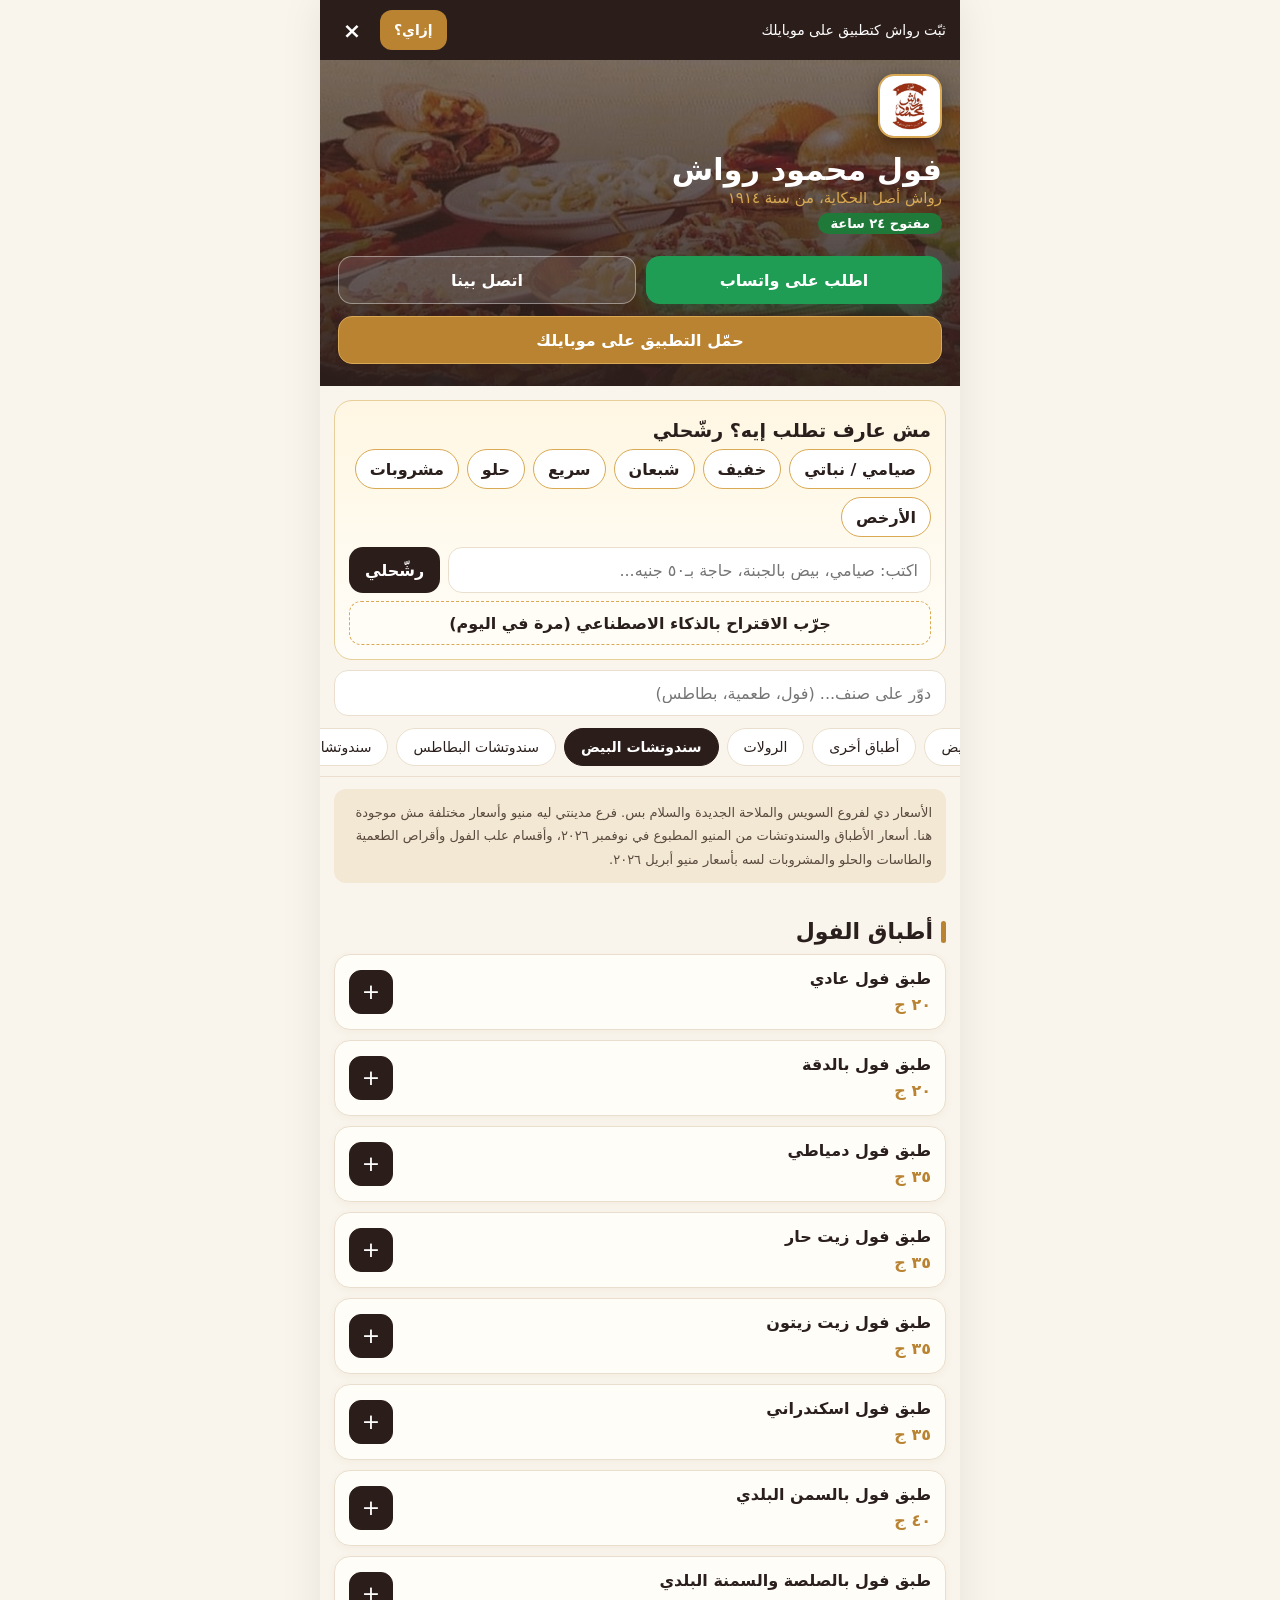
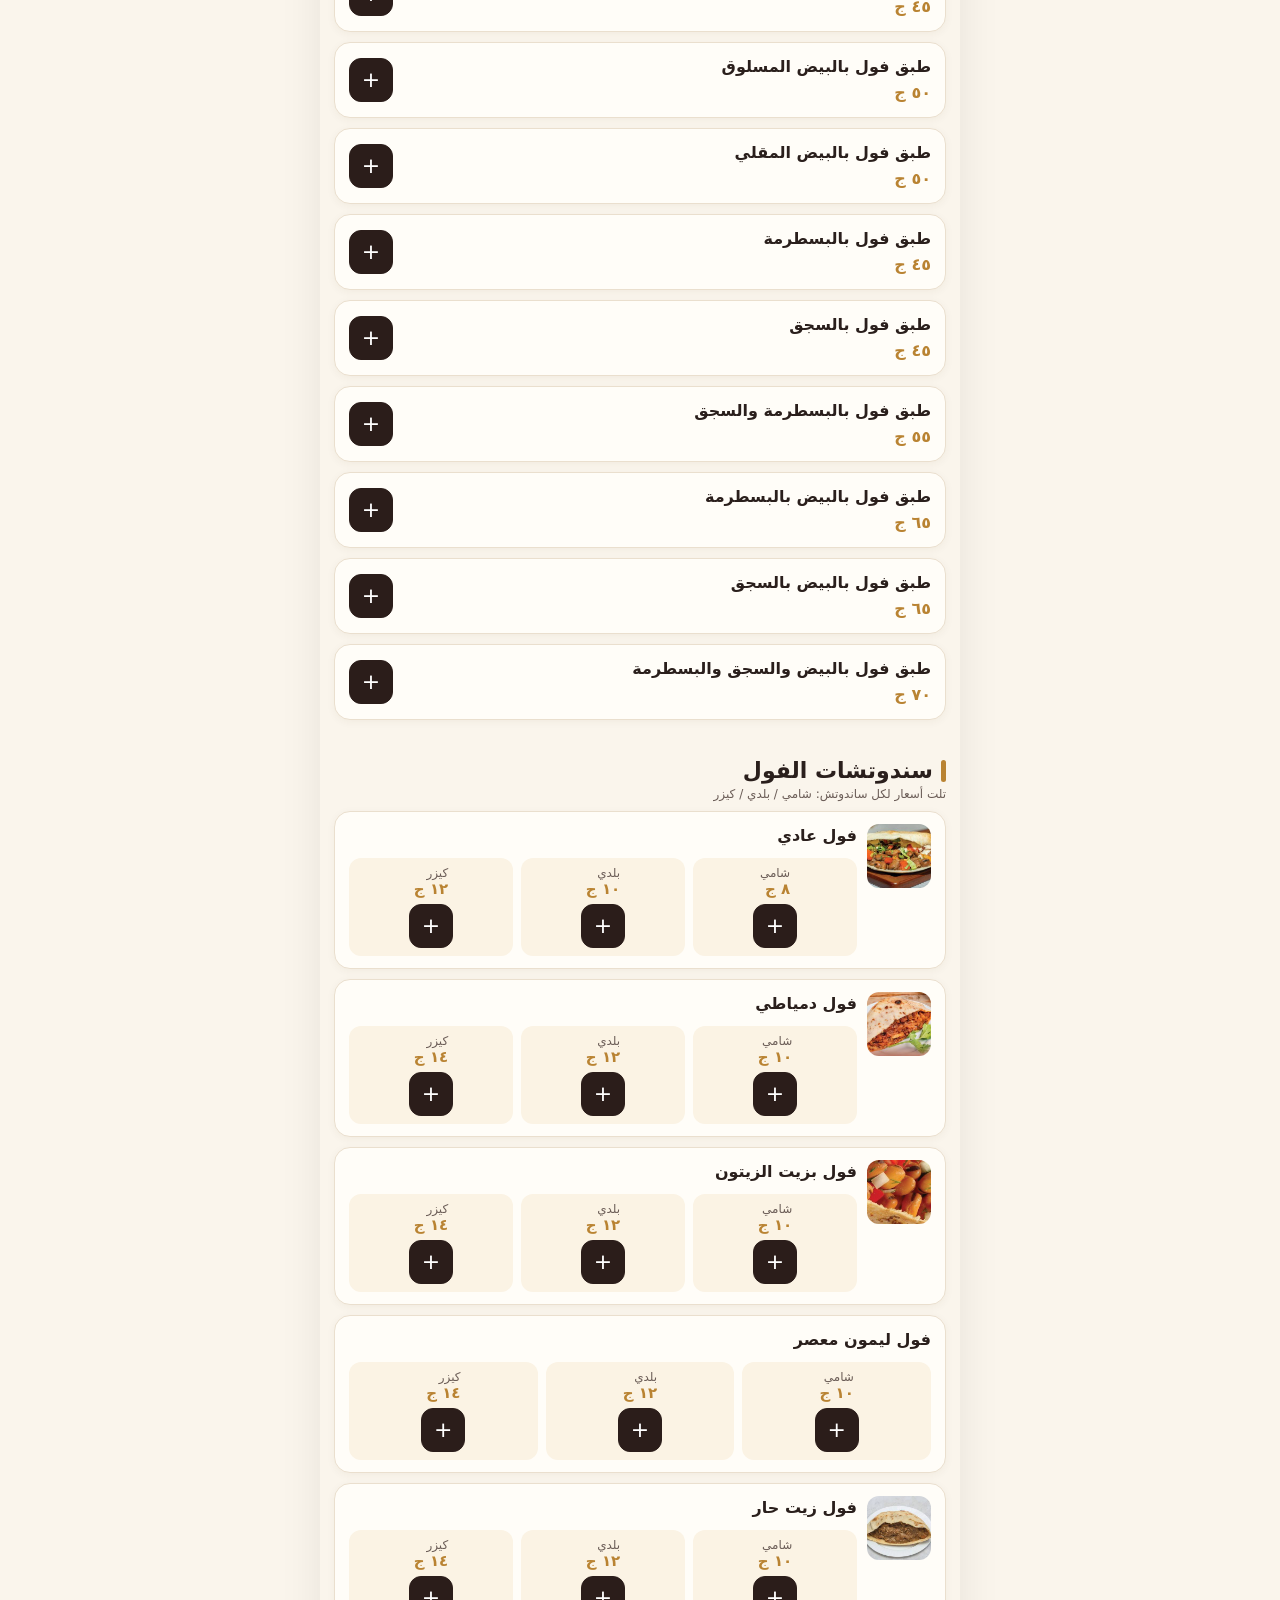
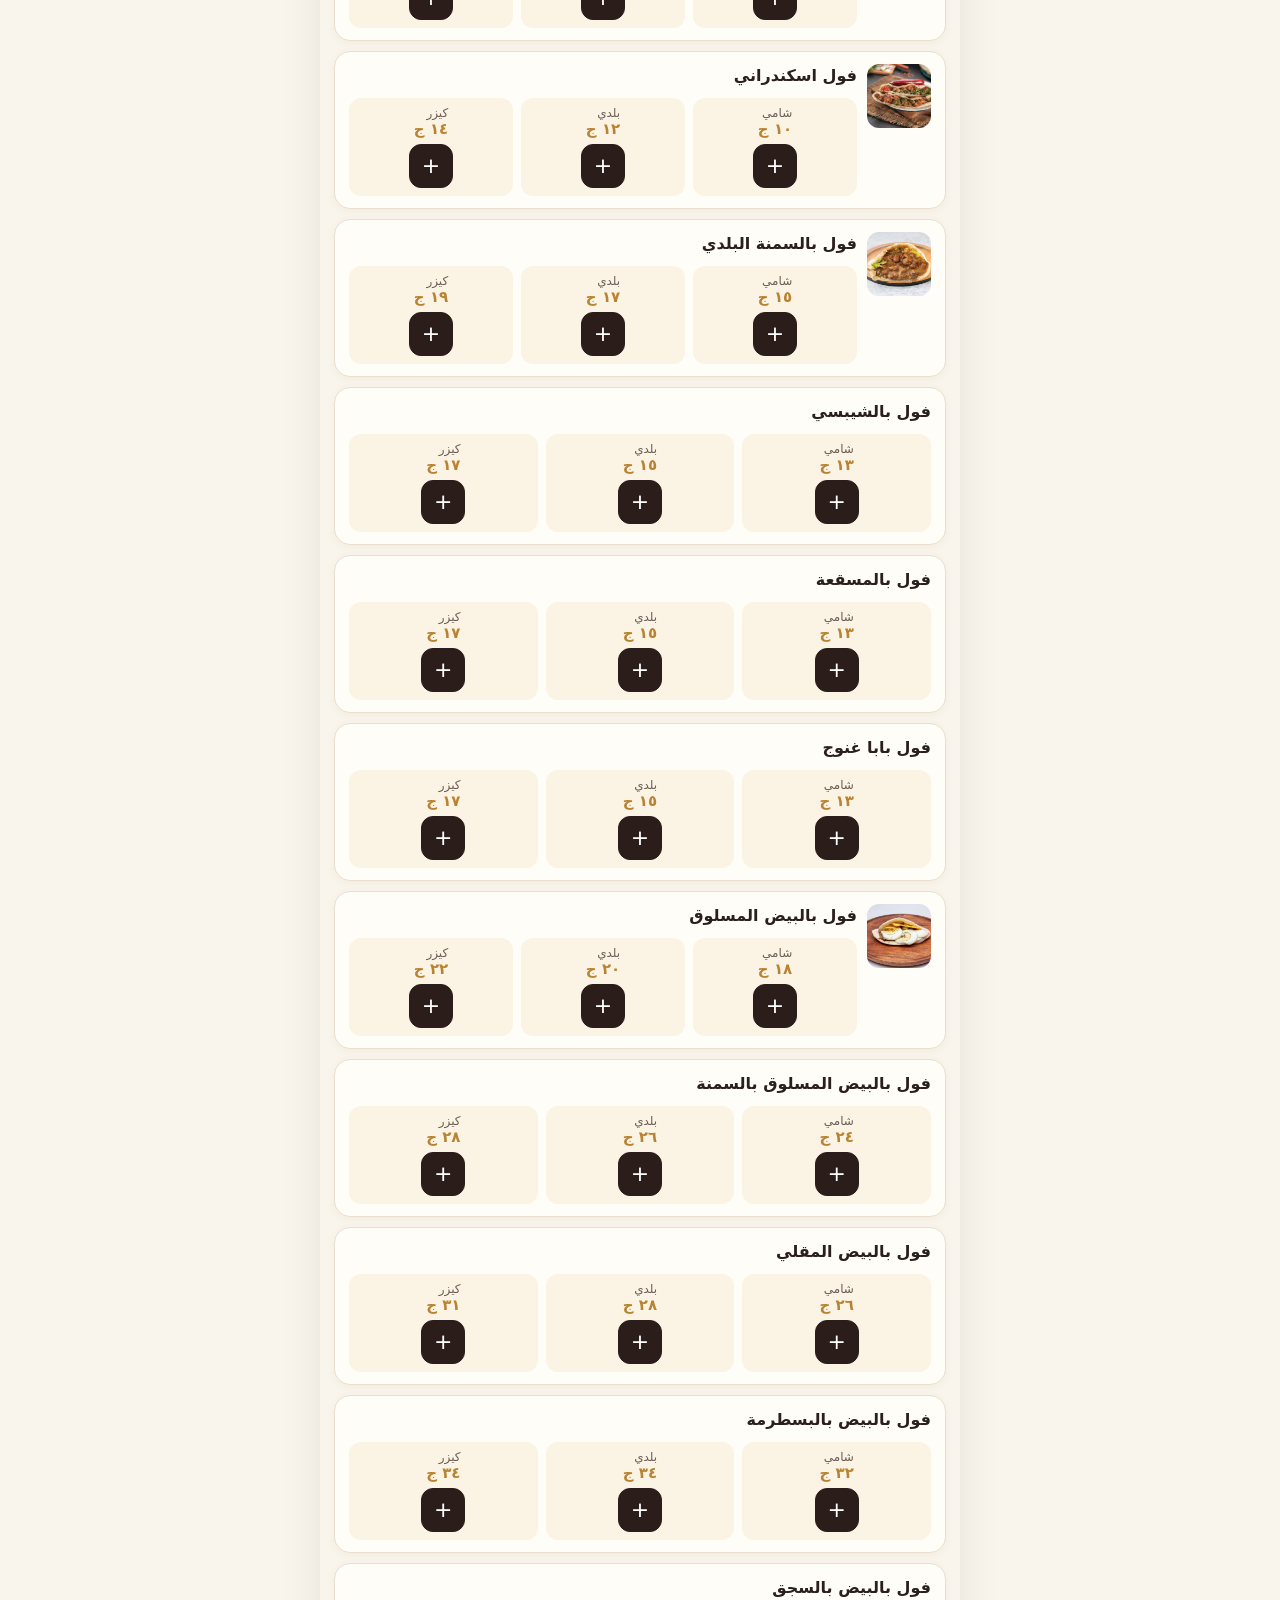
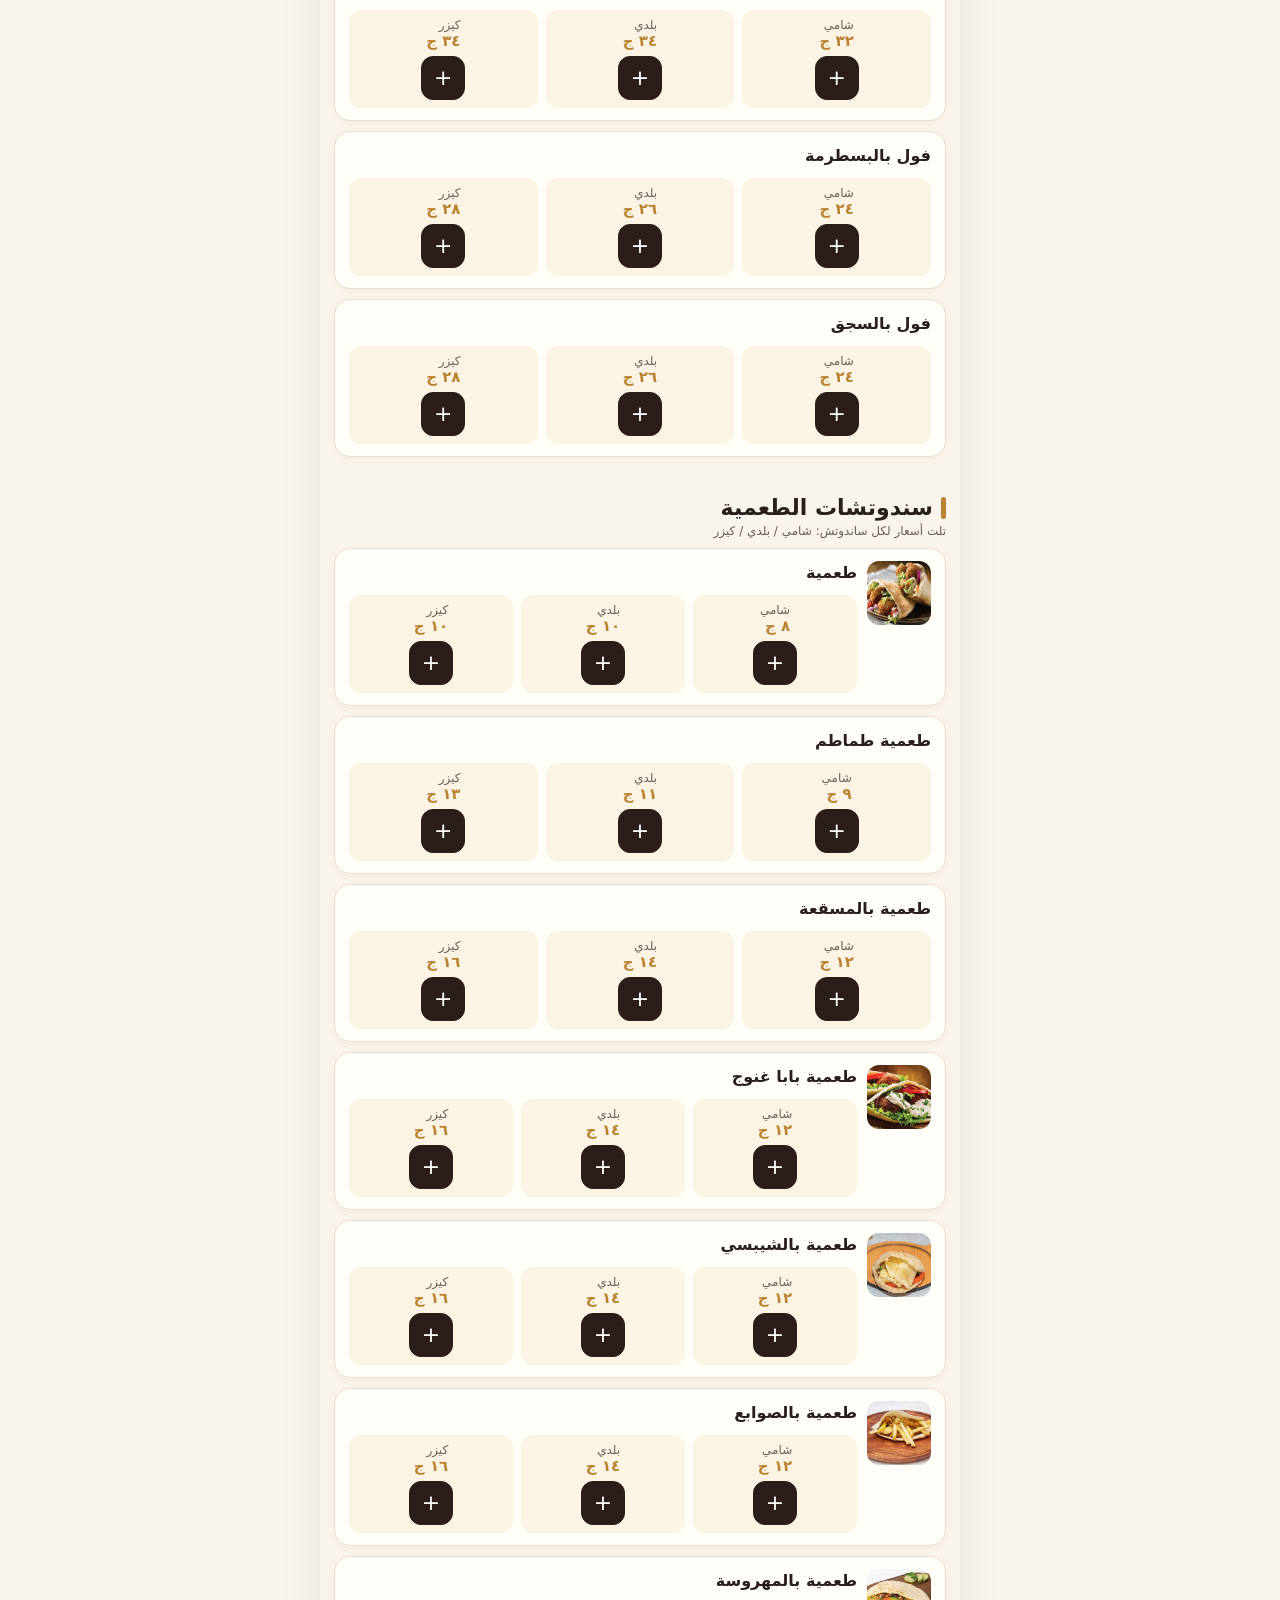
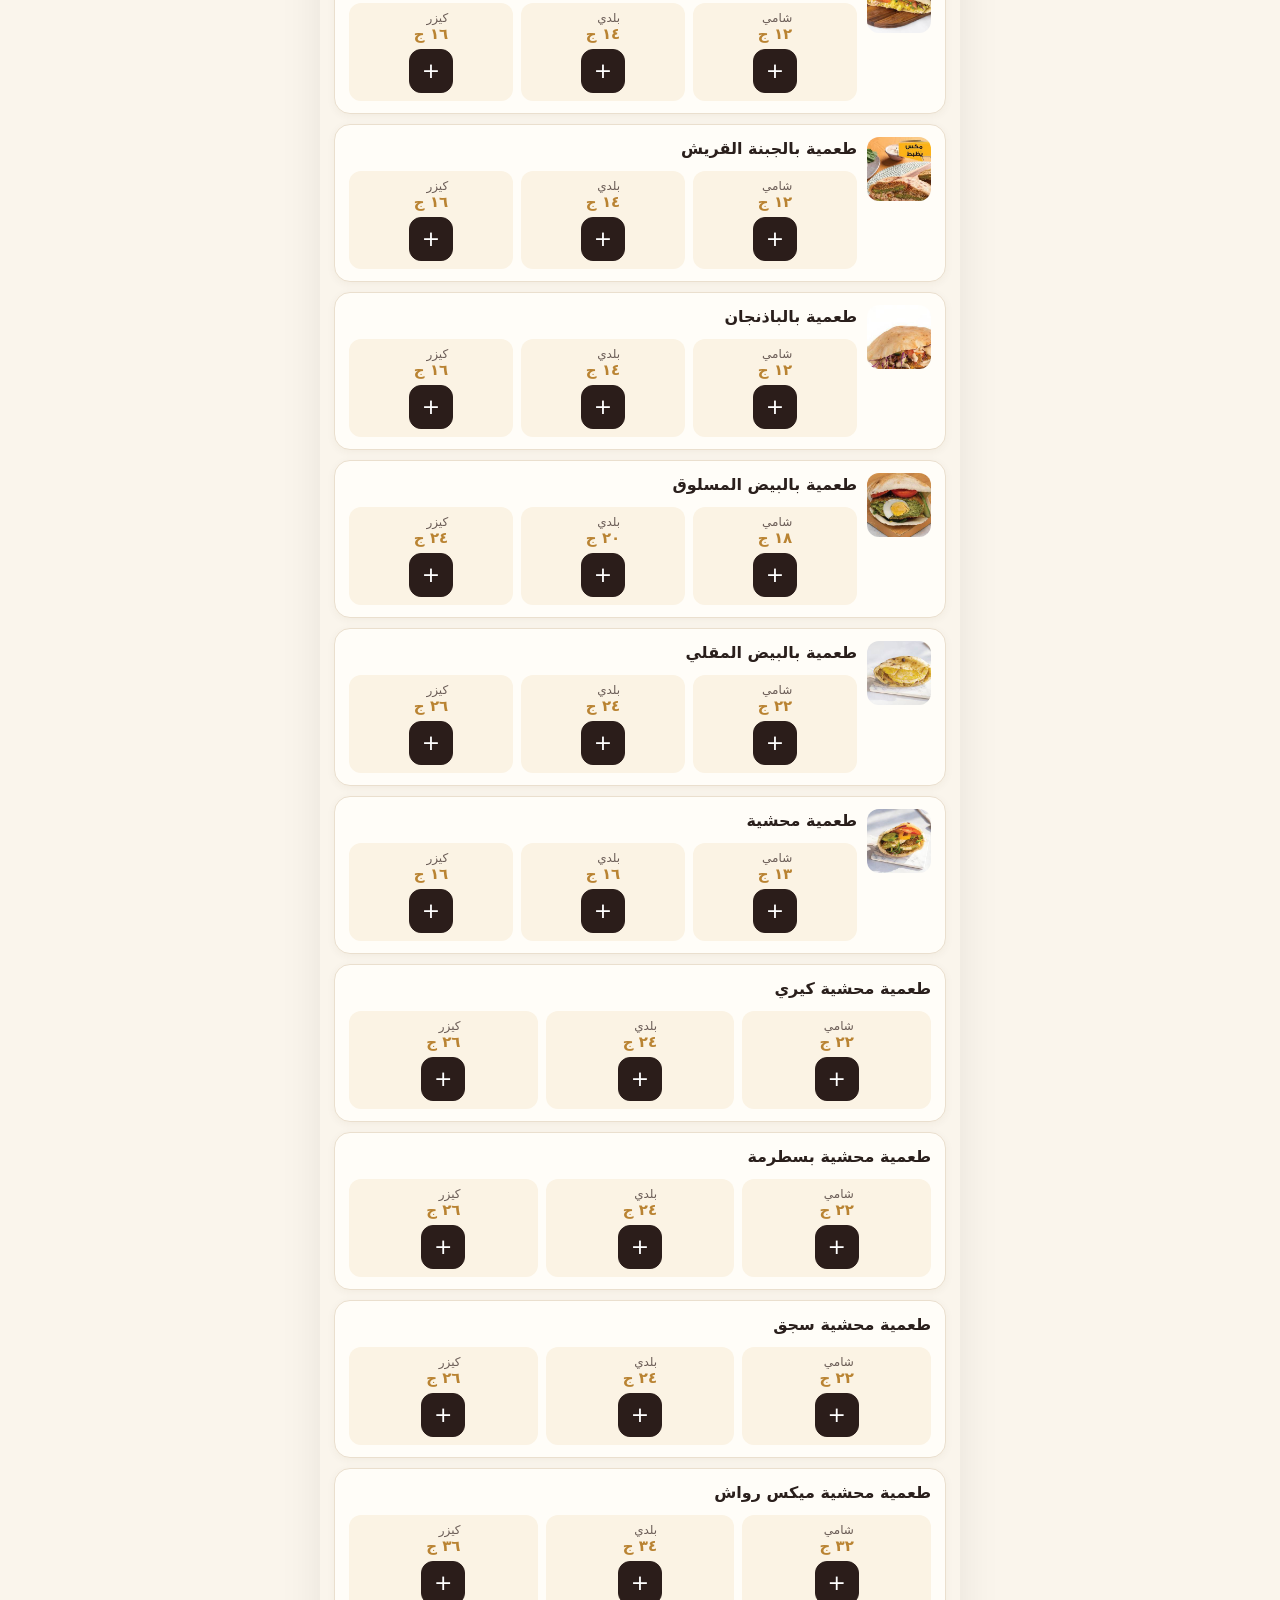
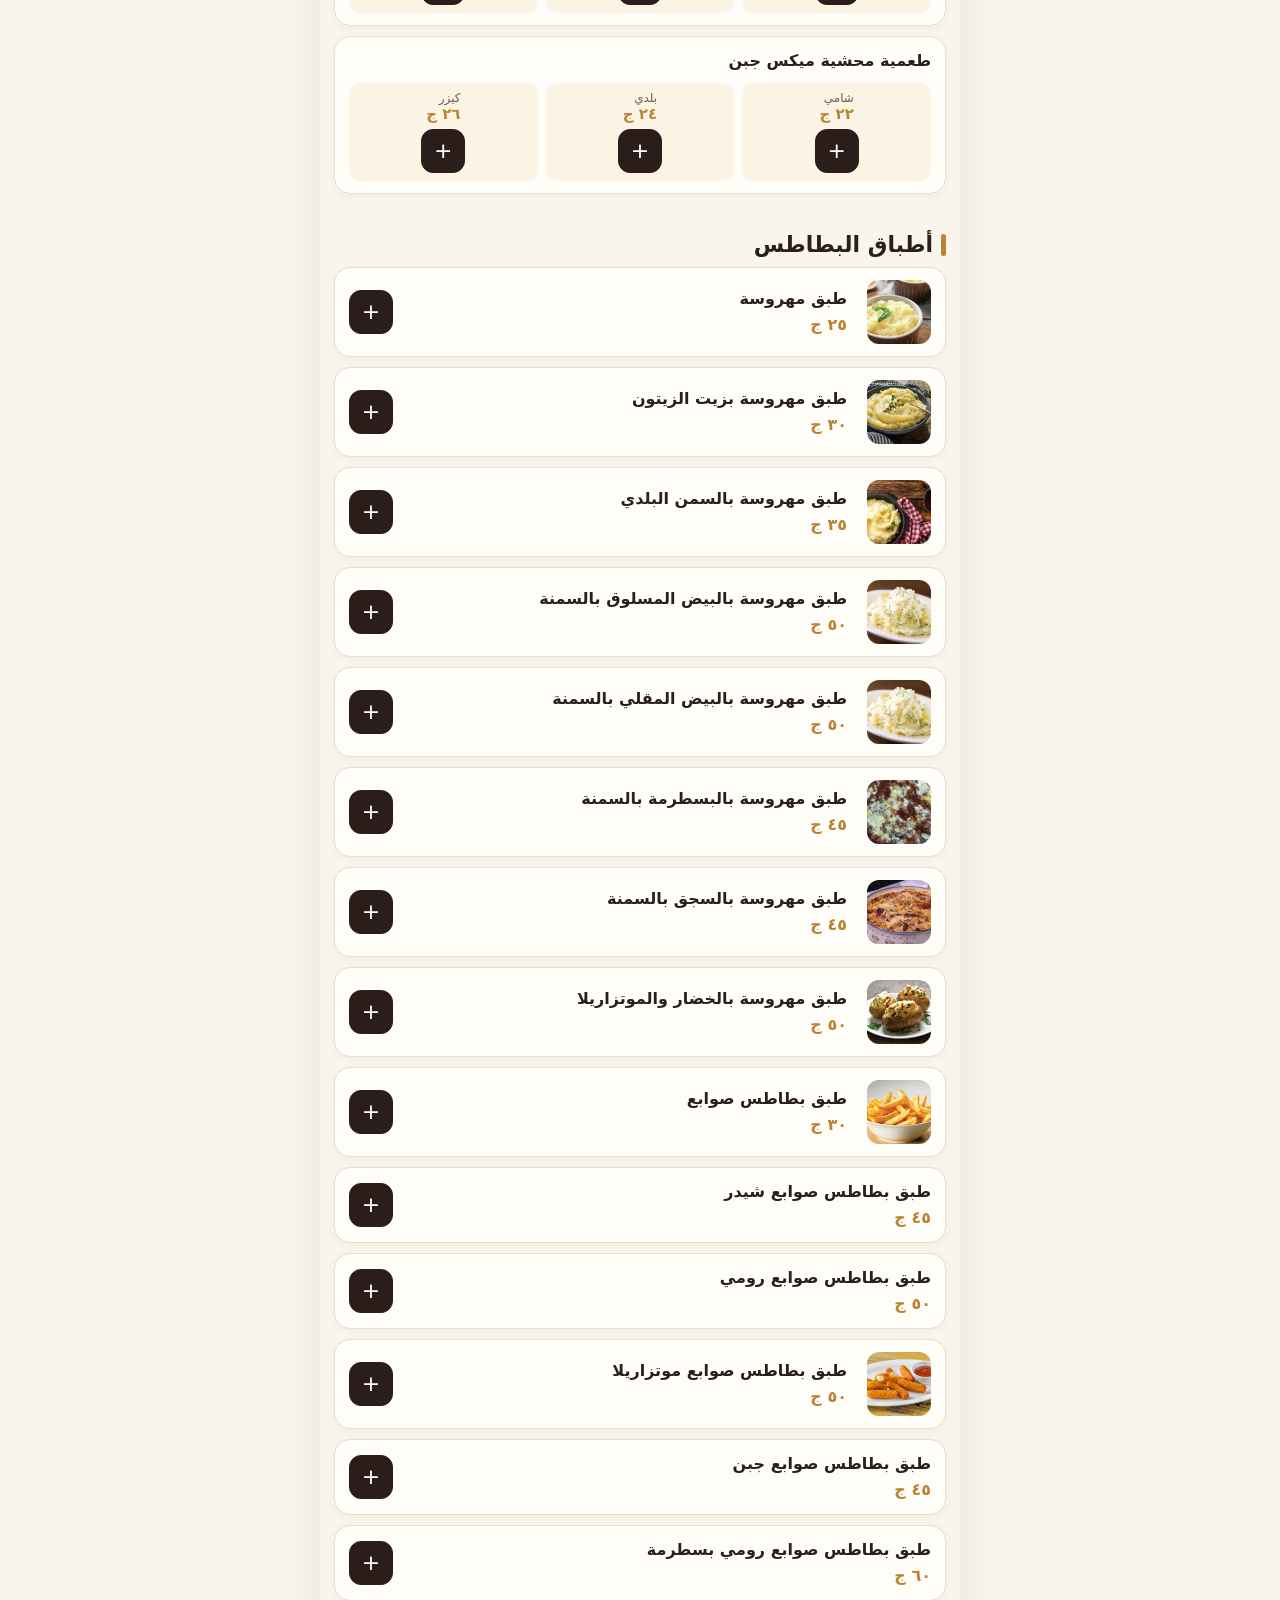
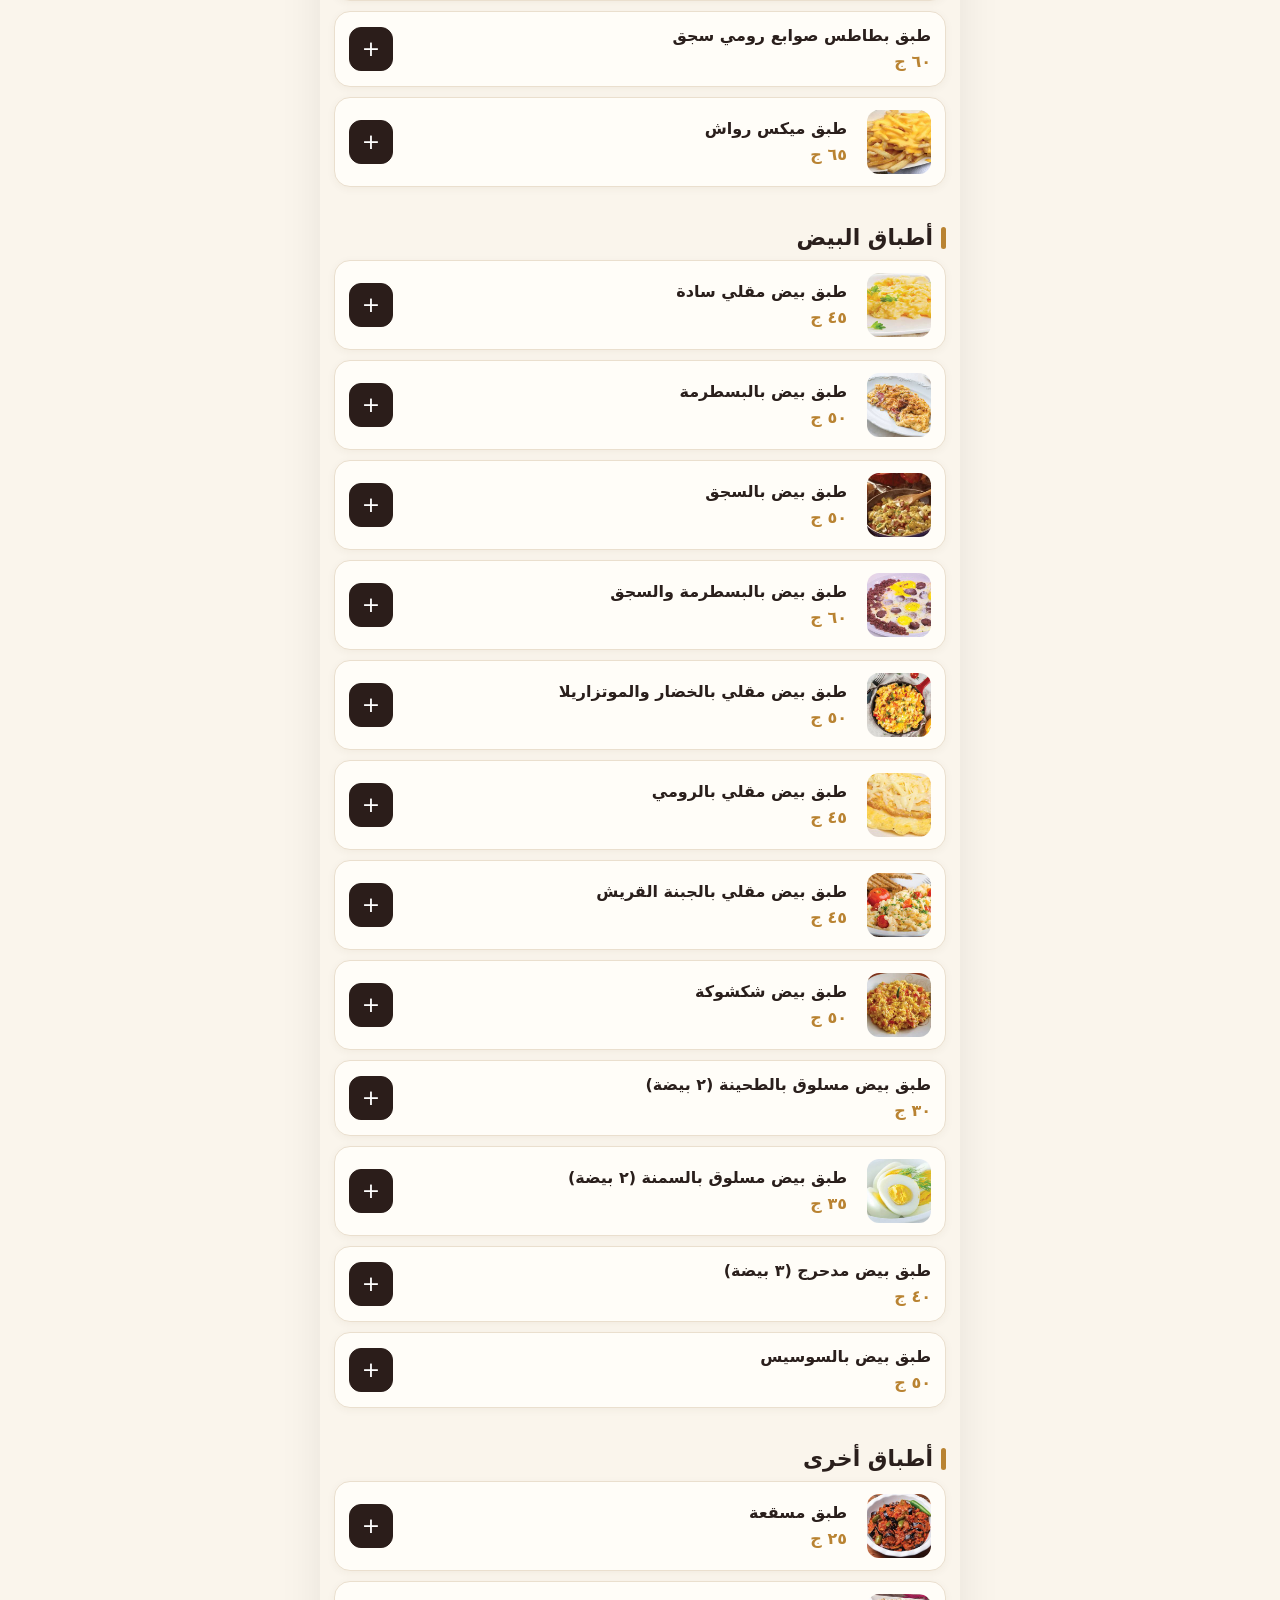
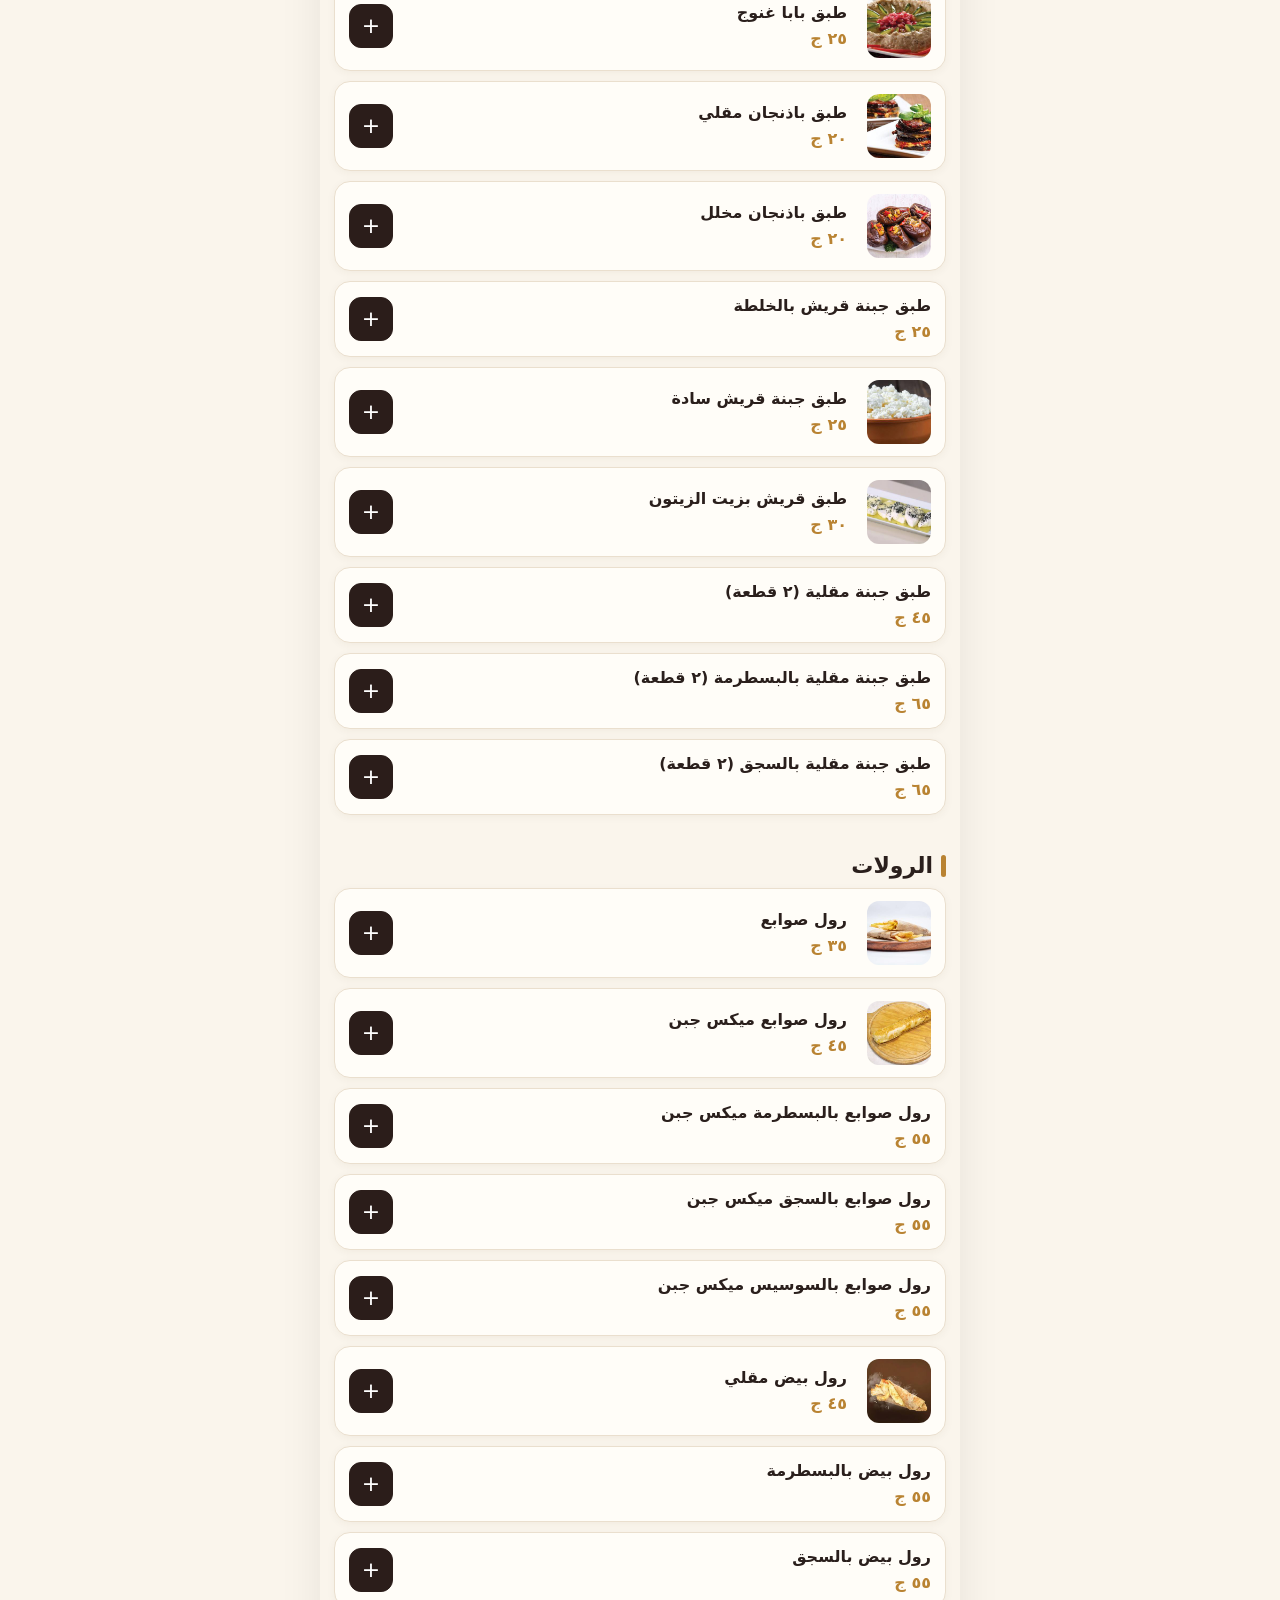
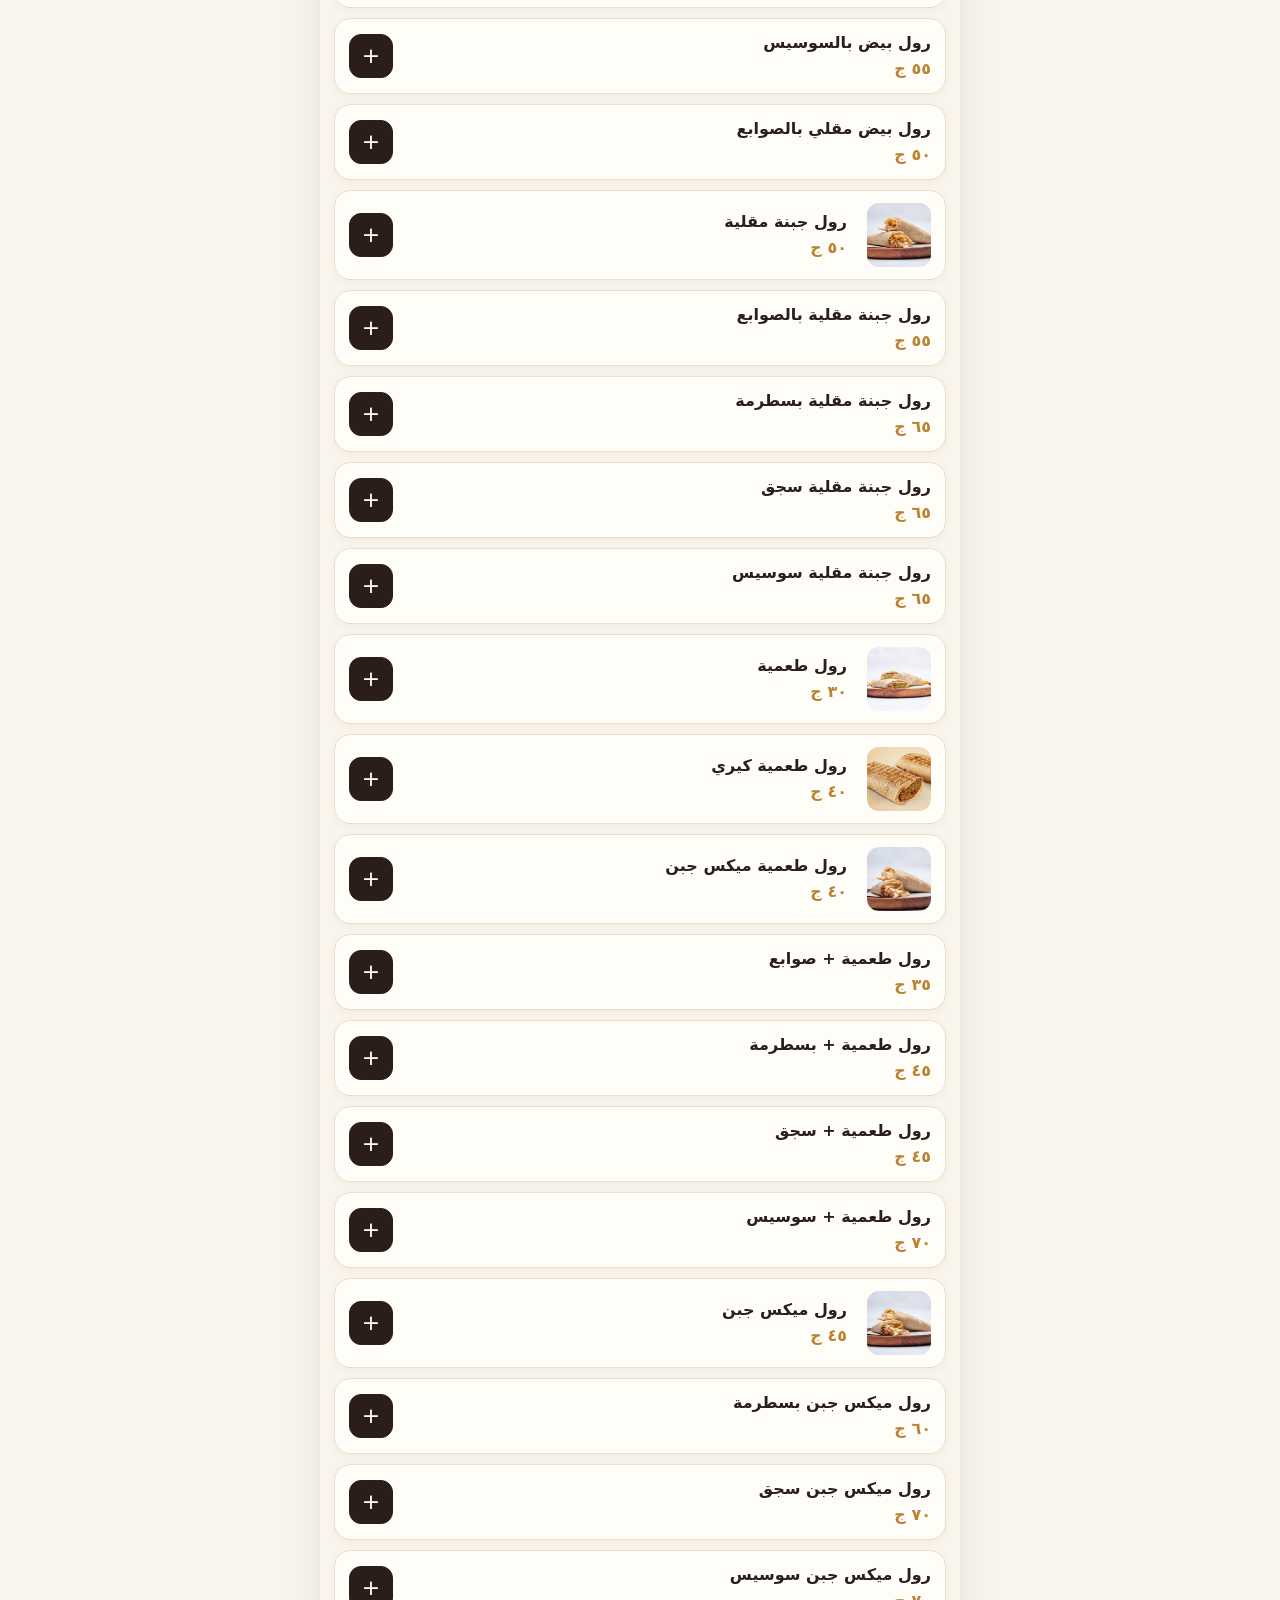
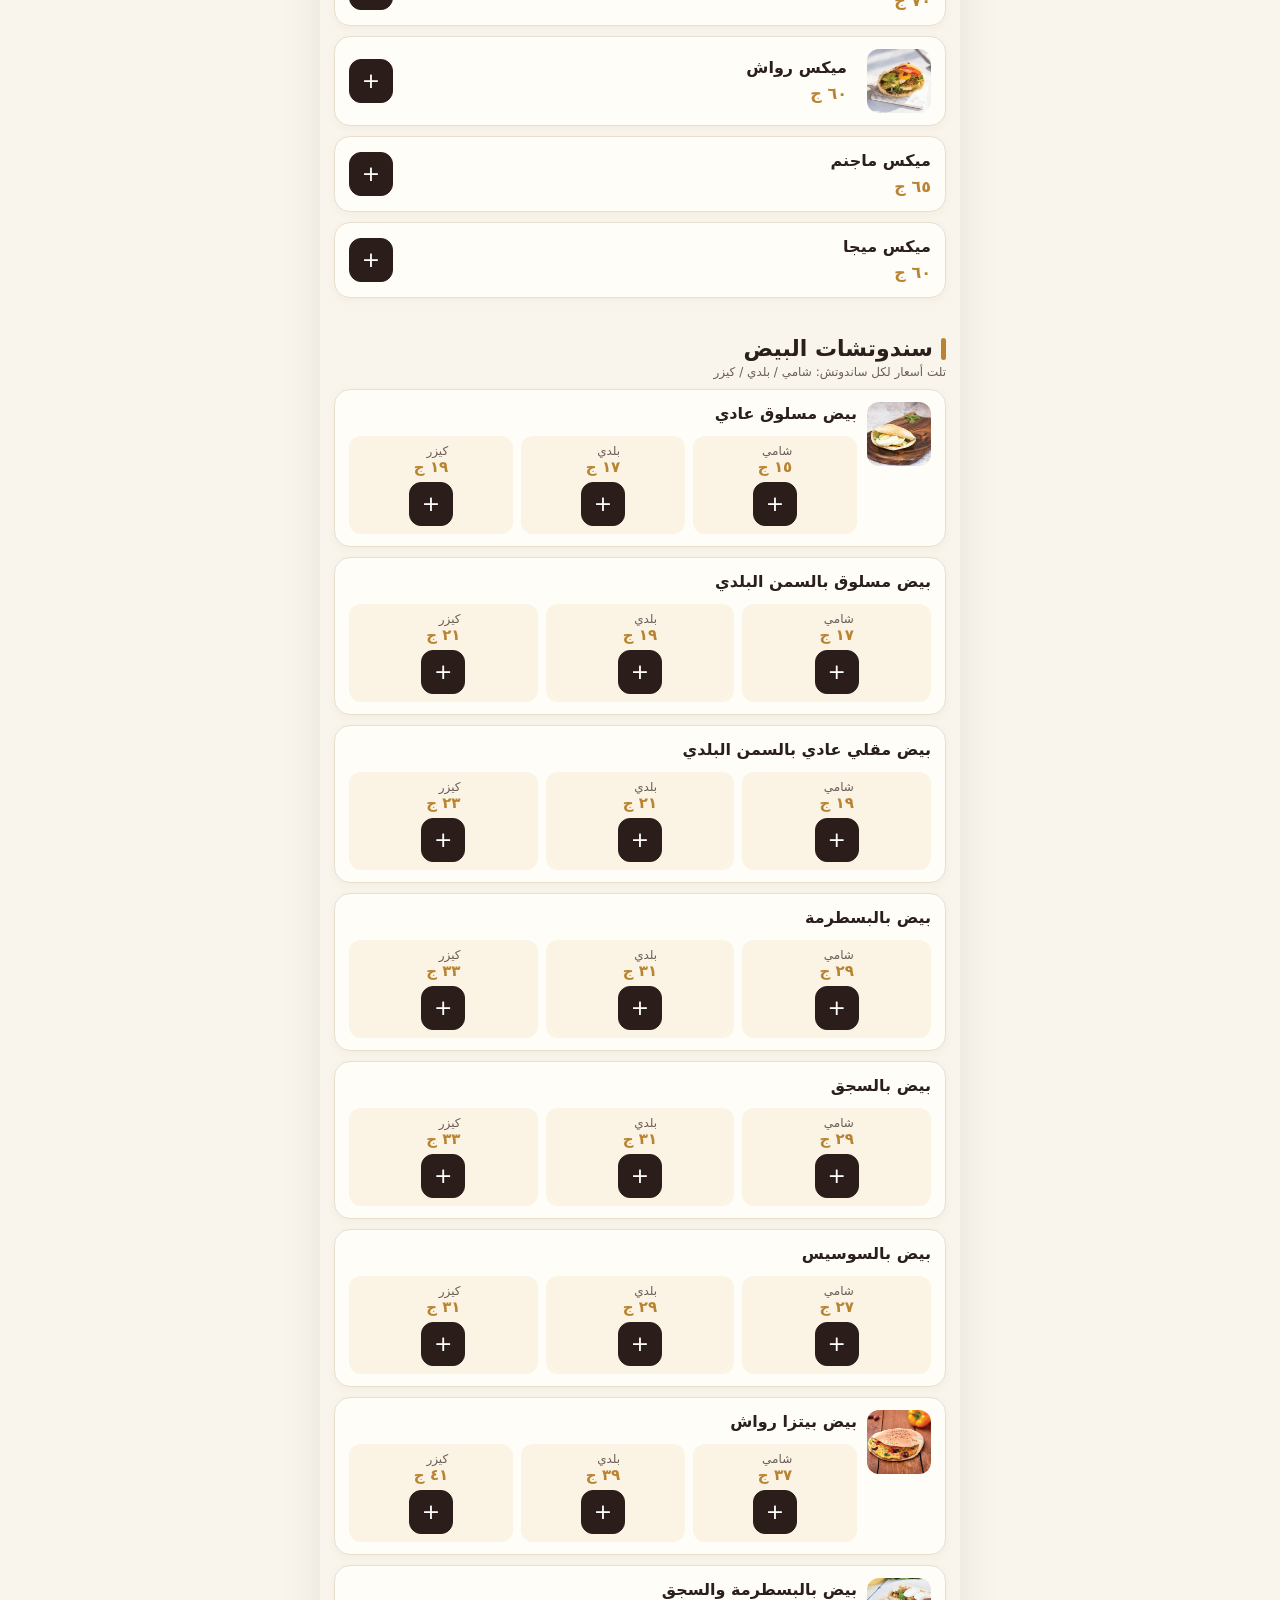
==== index.html @ e9649f9a "Add files via upload" ====
<!doctype html>
<html lang="ar" dir="rtl">
<head>
<meta charset="utf-8">
<meta name="viewport" content="width=device-width, initial-scale=1, viewport-fit=cover">
<title>فول محمود رواش | اطلب أونلاين</title>
<meta name="description" content="منيو فول محمود رواش، أصل الحكاية من سنة ١٩١٤. اطلب على واتساب.">
<meta name="theme-color" content="#2b1d1a">
<link rel="manifest" href="manifest.webmanifest">
<link rel="icon" href="icon-192.png">
<link rel="apple-touch-icon" href="apple-touch-icon.png">
<meta name="apple-mobile-web-app-capable" content="yes">
<meta name="mobile-web-app-capable" content="yes">
<meta name="apple-mobile-web-app-title" content="فول محمود رواش">
<meta name="apple-mobile-web-app-status-bar-style" content="black-translucent">
<link rel="stylesheet" href="style.css">
</head>
<body>
<div class="offline" id="offline" hidden>مفيش نت دلوقتي، المنيو شغال بس الإرسال محتاج نت</div>
<header class="hero">
  <div class="hero-bg"></div>
  <div class="hero-in">
    <div class="brandrow">
      <img src="icon-192.png" alt="شعار فول محمود رواش" class="logo">
      <button id="install" class="install" hidden type="button">ثبّت التطبيق</button>
      <button id="share" class="ghost" type="button" hidden aria-label="مشاركة">مشاركة</button>
    </div>
    <h1>فول محمود رواش</h1>
    <p class="tag">رواش أصل الحكاية، من سنة ١٩١٤</p>
    <span class="open24">مفتوح ٢٤ ساعة</span>
    <div class="cta">
      <a class="btn wa" id="hero-wa" href="#" target="_blank" rel="noopener">اطلب على واتساب</a>
      <a class="btn alt" id="hero-call" href="#">اتصل بينا</a>
    </div>
    <button type="button" class="reorder" id="reorder" hidden></button>
    <button type="button" class="getapp" id="getapp" hidden>حمّل التطبيق على موبايلك</button>
  </div>
</header>
<section class="sug" id="sug">
  <h2>مش عارف تطلب إيه؟ رشّحلي</h2>
  <div class="chips" id="sug-chips"></div>
  <div class="sugrow"><input id="sug-q" type="text" placeholder="اكتب: صيامي، بيض بالجبنة، حاجة بـ٥٠ جنيه..." aria-label="رشّحلي" enterkeyhint="go"><button type="button" id="sug-go">رشّحلي</button></div>
  <button type="button" class="aibtn" id="ai-btn">جرّب الاقتراح بالذكاء الاصطناعي (مرة في اليوم)</button>
  <div id="sug-res"></div>
</section>
<div class="sticky">
  <div class="search"><input id="q" type="search" placeholder="دوّر على صنف... (فول، طعمية، بطاطس)" aria-label="بحث في المنيو" enterkeyhint="search"></div>
  <nav id="cats" class="cats" aria-label="أقسام المنيو"></nav>
</div>
<p class="note" id="note"></p>
<main id="menu"></main>
<p class="empty" id="empty" hidden>مفيش صنف بالاسم ده. جرّب كلمة تانية أو كلمنا واتساب.</p>
<section class="feedback" id="feedback">
  <h2>رأيك يهمنا</h2>
  <p class="muted">قولنا رأيك في الأكل أو الخدمة. هيوصل لصاحب المطعم على واتساب مباشرة.</p>
  <div class="stars" id="stars" role="radiogroup" aria-label="التقييم"></div>
  <label class="field">اسمك (اختياري)<input id="fb-name" type="text" autocomplete="name"></label>
  <label class="field">تعليقك<textarea id="fb-text" rows="3" placeholder="اكتب رأيك هنا"></textarea></label>
  <a class="send" id="fb-send" href="#" target="_blank" rel="noopener">ابعت رأيك على واتساب</a>
</section>
<section class="branches" id="branches"></section>
<footer class="foot">فول محمود رواش · أصل الحكاية من سنة ١٩١٤</footer>
<div id="spacer"></div>
<button type="button" id="top" class="totop" hidden aria-label="لأعلى">↑</button>
<div class="guide" id="guide" hidden role="dialog" aria-label="تثبيت التطبيق">
  <div class="guide-in">
    <div class="grab"></div>
    <div class="sheet-head"><h2>حمّل تطبيق رواش</h2><button type="button" id="guide-x" aria-label="إغلاق">×</button></div>
    <p class="muted" id="guide-web" hidden>انت فاتح الصفحة من جوه تطبيق تاني (واتساب أو فيسبوك). دوس على النقط الثلاثة واختار "فتح في المتصفح" الأول، وبعدين كمّل الخطوات.</p>
    <button type="button" class="send" id="guide-install" hidden>ثبّت التطبيق دلوقتي</button>
    <div class="os" id="os-android">
      <h3>أندرويد (كروم)</h3>
      <ol><li>دوس على النقط الثلاثة ⋮ فوق على اليمين.</li><li>اختار "تثبيت التطبيق" أو "إضافة إلى الشاشة الرئيسية".</li><li>دوس "تثبيت". هتلاقي أيقونة رواش على الشاشة.</li></ol>
    </div>
    <div class="os" id="os-ios">
      <h3>آيفون (سفاري)</h3>
      <ol><li>افتح الصفحة في سفاري (مش كروم).</li><li>دوس على زر المشاركة تحت.</li><li>اختار "إضافة إلى الشاشة الرئيسية" ثم "إضافة".</li></ol>
    </div>
    <p class="muted">من غير تحميل من المتجر ومن غير مصاريف. التطبيق بيفتح بملء الشاشة زي أي تطبيق.</p>
  </div>
</div>
<div class="toast" id="toast" role="status" aria-live="polite"></div>
<footer class="cartbar" id="cartbar" hidden>
  <button type="button" id="open-cart"><span class="badge" id="cart-count"></span><span>شوف الطلب</span><span id="cart-total"></span></button>
</footer>
<div class="sheet" id="sheet" hidden role="dialog" aria-label="طلبك">
  <div class="sheet-inner">
    <div class="grab"></div>
    <div class="sheet-head"><h2>طلبك</h2><button type="button" id="close-cart" aria-label="إغلاق">×</button></div>
    <div id="lines"></div>
    <p class="total" id="total"></p>
    <p class="muted" id="prov" hidden>في أصناف أسعارها لسه مبدئية (من منيو أبريل ٢٠٢٦) والمطعم هيأكد السعر.</p>
    <div class="seg" role="group" aria-label="طريقة الاستلام">
      <button type="button" data-m="توصيل" class="on">توصيل</button>
      <button type="button" data-m="استلام من الفرع">استلام من الفرع</button>
    </div>
    <p class="lab">طريقة الدفع</p>
    <div class="seg" id="payseg" role="group" aria-label="طريقة الدفع">
      <button type="button" data-p="كاش عند الاستلام" class="on">كاش عند الاستلام</button>
      <button type="button" data-p="إنستاباي أو محفظة">إنستاباي أو محفظة (نفس الرقم)</button>
    </div>
    <div class="payinfo" id="payinfo" hidden>
      <p>حوّل الإجمالي بالظبط على إنستاباي أو محفظة (فودافون كاش وغيرها) للرقم ده:</p>
      <div class="paynum"><b id="paynum" dir="ltr">01001844656</b><button type="button" id="paycopy">نسخ الرقم</button></div>
      <p>بعد التحويل ابعت صورة الإيصال (سكرين شوت) على واتساب المطعم مع الطلب.</p>
    </div>
    <label class="field">الفرع
      <select id="branch">
        <option value="السويس (التحرير)">السويس (التحرير)</option>
        <option value="الملاحة الجديدة">الملاحة الجديدة</option>
        <option value="السلام">السلام</option>
      </select>
    </label>
    <label class="field">الاسم
      <input id="name" type="text" autocomplete="name" placeholder="اسمك">
    </label>
    <label class="field">رقم الموبايل
      <input id="phone" type="tel" inputmode="tel" autocomplete="tel" placeholder="01xxxxxxxxx">
    </label>
    <label class="field" id="addr-f">العنوان
      <input id="address" type="text" autocomplete="street-address" placeholder="اكتب عنوان التوصيل بالتفصيل">
    </label>
    <div class="geo" id="geo-box">
      <button type="button" id="geo-btn">📍 حدد موقعي</button>
      <p class="muted" id="geo-note">اختياري. المتصفح هيسألك الأول، ولو وافقت هنضيف رابط موقعك (خرائط جوجل) على رسالة الطلب بس ونقترح أقرب فرع. الموقع مش بيتحفظ على الجهاز ولا بيتبعت غير مع طلبك. وتقدر تكتب العنوان بإيدك عادي.</p>
      <p class="geores" id="geo-res" hidden></p>
    </div>
    <label class="field">ملاحظات
      <textarea id="notes" rows="2" placeholder="مثلاً: من غير شطة، زيادة طحينة"></textarea>
    </label>
    <label class="consent" id="consent-w" hidden><input type="checkbox" id="consent"><span>بالضغط على إرسال أنت موافق إن المطعم يحفظ اسمك ورقمك وعنوانك وطلبك علشان يجهز الطلب ويتواصل معاك.</span></label>
    <a class="send" id="send" href="#" target="_blank" rel="noopener">ابعت الطلب على واتساب</a>
    <button type="button" class="clear" id="clear">فضّي الطلب</button>
    <p class="muted">هيفتح واتساب برسالة جاهزة. الطلب بيتأكد من المطعم بعد ما يستلم الرسالة، والإجمالي بدون التوصيل. بياناتك محفوظة على موبايلك بس.</p>
  </div>
</div>
<script src="app.js"></script>
</body>
</html>
---- style.css ----
:root{--ink:#2a1f1c;--ink2:#6b5d57;--line:#eadfce;--gold:#b98332;--gold2:#d9a954;--brand:#2b1d1a;--cream:#faf5ec;--card:#fffdf8;--wa:#1f9d55}
*{box-sizing:border-box;-webkit-tap-highlight-color:transparent}
html{scroll-behavior:smooth}
html,body{margin:0;background:var(--cream);color:var(--ink);font-family:"Noto Naskh Arabic","Geeza Pro","Segoe UI",Tahoma,system-ui,sans-serif;-webkit-text-size-adjust:100%}
button,input,select,textarea{font:inherit;color:inherit}
.offline{background:#7a2e1f;color:#fff;text-align:center;font-size:13px;padding:6px 10px}
.hero{position:relative;color:#fff;overflow:hidden;padding:calc(14px + env(safe-area-inset-top)) 18px 22px;background:var(--brand)}
.hero-bg{position:absolute;inset:0;background:linear-gradient(180deg,rgba(43,29,26,.55),rgba(43,29,26,.94)),url(hero.jpg) center/cover}
.hero-in{position:relative}
.brandrow{display:flex;align-items:center;gap:10px}
.logo{width:64px;height:64px;border-radius:16px;border:2px solid var(--gold2);box-shadow:0 6px 18px rgba(0,0,0,.35);background:#e8d9c0}
.install,.ghost{margin-inline-start:auto;background:rgba(255,255,255,.14);color:#fff;border:1px solid rgba(255,255,255,.4);border-radius:22px;padding:8px 16px;font-weight:700;min-height:44px;backdrop-filter:blur(6px)}
.install{background:var(--gold);border-color:var(--gold2)}
.ghost{margin-inline-start:0}
h1{font-size:30px;margin:14px 0 2px;letter-spacing:.2px}
.tag{margin:0;color:var(--gold2);font-size:15px}
.cta{display:flex;gap:10px;margin-top:16px}
.btn{flex:1;text-align:center;text-decoration:none;font-weight:800;padding:13px 10px;border-radius:14px;min-height:48px;display:flex;align-items:center;justify-content:center}
.btn.wa{background:var(--wa);color:#fff;box-shadow:0 6px 16px rgba(31,157,85,.35)}
.btn.alt{background:rgba(255,255,255,.12);color:#fff;border:1px solid rgba(255,255,255,.4)}
.reorder{margin-top:12px;width:100%;min-height:46px;border-radius:14px;border:1px dashed var(--gold2);background:rgba(185,131,50,.18);color:#fff;font-weight:700}
.ios{background:#fff3d6;color:#5a4318;font-size:13px;line-height:1.7;padding:10px 14px;display:flex;gap:8px;align-items:center}
.ios button{margin-inline-start:auto;border:0;background:none;font-size:22px;min-width:40px;min-height:40px}
.sticky{position:sticky;top:0;z-index:5;background:rgba(250,245,236,.96);backdrop-filter:blur(10px);border-bottom:1px solid var(--line)}
.search{padding:10px 14px 4px}
.search input{width:100%;min-height:46px;border-radius:14px;border:1px solid var(--line);background:#fff;padding:8px 14px;font-size:16px}
.search input:focus{outline:2px solid var(--gold2);border-color:var(--gold2)}
.cats{display:flex;gap:8px;overflow-x:auto;padding:8px 14px 10px;scrollbar-width:none}
.cats::-webkit-scrollbar{display:none}
.cats a{white-space:nowrap;padding:8px 16px;border:1px solid var(--line);border-radius:22px;color:var(--ink);background:#fff;text-decoration:none;font-size:14px;min-height:38px;display:flex;align-items:center;transition:.15s}
.cats a.on{background:var(--brand);color:#fff;border-color:var(--brand);font-weight:700}
.note{margin:12px 14px;padding:12px 14px;background:#f3e8d3;border-radius:12px;font-size:13px;color:#5a4a3f;line-height:1.8}
section.cat{padding:6px 14px 4px;scroll-margin-top:118px}
section.cat h2{font-size:22px;margin:18px 0 4px;display:flex;align-items:center;gap:8px}
section.cat h2:before{content:"";width:5px;height:22px;border-radius:3px;background:var(--gold)}
.sub{color:var(--ink2);font-size:12px;margin:0 0 8px}
.item{background:var(--card);border:1px solid var(--line);border-radius:16px;padding:12px 14px;margin:10px 0;box-shadow:0 2px 8px rgba(80,50,20,.05)}
.item.single{display:flex;align-items:center;gap:10px}
.item .name{font-weight:700;font-size:16px;line-height:1.5;flex:1}
.price{color:var(--gold);font-weight:800;margin-top:2px}
.detail{color:var(--ink2);font-size:12px;margin-top:2px}
.opts{display:flex;gap:8px;margin-top:10px}
.opt{flex:1;display:flex;flex-direction:column;align-items:center;gap:6px;background:#fbf3e4;border-radius:12px;padding:8px 4px}
.opt .lbl{font-size:12px;color:var(--ink2)}
.opt .lbl b{display:block;color:var(--gold);font-size:15px}
.step{display:inline-flex;align-items:center;gap:4px}
.step button{min-width:44px;min-height:44px;border:1px solid var(--line);background:#fff;border-radius:12px;font-size:22px;line-height:1;transition:transform .1s}
.step button:active{transform:scale(.9)}
.step button.add{background:var(--brand);color:#fff;border-color:var(--brand)}
.step .q{min-width:24px;text-align:center;font-weight:800}
.branches{padding:10px 14px}
.branches h2{font-size:22px;margin:18px 0 8px}
.bcard{background:var(--card);border:1px solid var(--line);border-radius:14px;padding:12px 14px;margin:8px 0}
.bcard b{display:block}.bcard span{color:var(--ink2);font-size:13px}
.bcard.warn{background:#fff3d6;border-color:#e6cf99}
.brow{display:flex;gap:8px;margin-top:10px}
.brow a{flex:1;text-align:center;text-decoration:none;color:var(--ink);background:#fff;border:1px solid var(--line);border-radius:12px;padding:12px 6px;font-weight:700;min-height:46px}
.empty{text-align:center;color:var(--ink2);padding:30px 20px}
.foot{text-align:center;color:var(--ink2);font-size:12px;padding:10px 14px 0}
#spacer{height:96px}
.totop{position:fixed;inset-inline-start:14px;bottom:calc(86px + env(safe-area-inset-bottom));width:44px;height:44px;border-radius:50%;border:1px solid var(--line);background:#fff;box-shadow:0 4px 12px rgba(0,0,0,.15);font-size:20px;z-index:6}
.toast{position:fixed;inset-inline:0;bottom:calc(92px + env(safe-area-inset-bottom));margin:auto;width:max-content;max-width:86vw;background:rgba(43,29,26,.94);color:#fff;border-radius:22px;padding:9px 18px;font-size:14px;opacity:0;transform:translateY(10px);transition:.25s;pointer-events:none;z-index:12}
.toast.show{opacity:1;transform:none}
.cartbar{position:fixed;inset-inline:0;bottom:0;padding:10px 14px calc(10px + env(safe-area-inset-bottom));background:linear-gradient(180deg,rgba(250,245,236,0),var(--cream) 30%);z-index:7}
.cartbar button{width:100%;min-height:56px;border:0;border-radius:16px;background:var(--brand);color:#fff;font-size:17px;font-weight:800;display:flex;justify-content:space-between;align-items:center;padding:0 16px;box-shadow:0 8px 20px rgba(43,29,26,.35)}
.badge{background:var(--gold);color:#fff;border-radius:12px;min-width:28px;padding:2px 8px;text-align:center}
.sheet{position:fixed;inset:0;background:rgba(20,10,8,.55);z-index:10;display:flex;align-items:flex-end;animation:fade .2s}
.sheet[hidden],[hidden]{display:none!important}
.sheet-inner{background:var(--cream);width:100%;max-height:92vh;overflow:auto;border-radius:22px 22px 0 0;padding:8px 16px calc(18px + env(safe-area-inset-bottom));animation:up .25s}
.grab{width:42px;height:5px;border-radius:3px;background:#d8c9b0;margin:4px auto 6px}
@keyframes up{from{transform:translateY(40px);opacity:.6}to{transform:none;opacity:1}}
@keyframes fade{from{opacity:0}to{opacity:1}}
.sheet-head{display:flex;justify-content:space-between;align-items:center}.sheet-head h2{margin:0}
.sheet-head button{font-size:28px;border:0;background:none;min-width:44px;min-height:44px}
.line{display:flex;justify-content:space-between;align-items:center;gap:8px;padding:10px 0;border-bottom:1px solid var(--line)}
.line .l-name{flex:1;font-weight:600}.line small{display:block;color:var(--ink2);font-weight:400}
.total{font-weight:800;font-size:19px;margin:12px 0 4px}.muted{color:var(--ink2);font-size:12px;line-height:1.8}
.seg{display:flex;background:#efe3cc;border-radius:14px;padding:4px;margin:12px 0}
.seg button{flex:1;border:0;background:none;border-radius:11px;min-height:44px;font-weight:700}
.seg button.on{background:var(--brand);color:#fff}
.field{display:block;margin:12px 0;font-size:14px;font-weight:600}
.field select,.field input,.field textarea{display:block;width:100%;margin-top:6px;min-height:46px;padding:9px 12px;border:1px solid var(--line);border-radius:12px;background:#fff;font-size:16px;font-weight:400}
.send{display:flex;align-items:center;justify-content:center;background:var(--wa);color:#fff;text-decoration:none;font-weight:800;font-size:17px;padding:14px;border-radius:16px;margin:14px 0 8px;min-height:54px;box-shadow:0 8px 18px rgba(31,157,85,.3)}
.send.dis{background:#9bb8a8;box-shadow:none;pointer-events:none}
.clear{width:100%;min-height:46px;background:none;border:1px solid var(--line);border-radius:14px}
@media(min-width:760px){body{max-width:640px;margin:0 auto;box-shadow:0 0 40px rgba(0,0,0,.08)}.cartbar{max-width:640px;margin:auto}}
@media(prefers-reduced-motion:reduce){*{animation:none!important;transition:none!important}html{scroll-behavior:auto}}
.sheet-inner{max-width:640px;margin:0 auto}

.getapp{margin-top:12px;width:100%;min-height:48px;border-radius:14px;border:1px solid var(--gold2);background:var(--gold);color:#fff;font-weight:800;font-size:16px}
.feedback{margin:18px 14px 0;padding:6px 16px 16px;background:var(--card);border:1px solid var(--line);border-radius:18px}
.feedback h2{font-size:22px;margin:14px 0 4px}
.stars{display:flex;gap:6px;direction:ltr;justify-content:center;margin:10px 0}
.stars button{border:0;background:none;font-size:34px;line-height:1;min-width:48px;min-height:48px;color:#d8c9b0;transition:transform .1s}
.stars button.on{color:var(--gold2)}.stars button:active{transform:scale(.9)}
.guide{position:fixed;inset:0;background:rgba(20,10,8,.55);z-index:11;display:flex;align-items:flex-end}
.guide-in{background:var(--cream);width:100%;max-width:640px;margin:0 auto;max-height:90vh;overflow:auto;border-radius:22px 22px 0 0;padding:8px 18px calc(18px + env(safe-area-inset-bottom));animation:up .25s}
.guide h3{margin:14px 0 4px;font-size:17px}.guide ol{margin:0;padding-inline-start:22px;line-height:2}
.guide-in .sheet-head button{font-size:28px;border:0;background:none;min-width:44px;min-height:44px}
.installbar{background:var(--brand);color:#fff;display:flex;align-items:center;gap:10px;padding:10px 14px;font-size:14px}
.installbar button{border:0;border-radius:12px;min-height:40px;padding:0 14px;font-weight:800}
.installbar .go{background:var(--gold);color:#fff;margin-inline-start:auto}
.installbar .x{background:none;color:#fff;font-size:22px;min-width:36px;padding:0}

.consent{display:flex;gap:10px;align-items:flex-start;font-size:13px;line-height:1.8;color:var(--ink2);margin:12px 0 0}.consent input{width:22px;height:22px;margin-top:4px;flex:none;accent-color:var(--brand)}

.lab{margin:12px 0 -4px;font-size:14px;font-weight:600}
.payinfo{background:#fff3d6;border:1px solid #e6cf99;border-radius:14px;padding:4px 14px 12px;font-size:14px;line-height:1.9}
.paynum{display:flex;align-items:center;justify-content:space-between;gap:10px;background:#fff;border-radius:12px;padding:8px 12px;margin:6px 0}
.paynum b{font-size:22px;letter-spacing:1px}
.paynum button{min-height:44px;border:0;border-radius:12px;background:var(--brand);color:#fff;font-weight:700;padding:0 16px}

.sug{margin:14px 14px 0;padding:6px 14px 14px;background:linear-gradient(180deg,#fff7e3,var(--card));border:1px solid #e6cf99;border-radius:18px}
.sug h2{font-size:19px;margin:12px 0 8px}
.chips{display:flex;gap:8px;flex-wrap:wrap}
.chips button{border:1px solid var(--gold2);background:#fff;border-radius:20px;min-height:40px;padding:0 14px;font-weight:700;color:var(--ink)}
.chips button:active{background:var(--gold2);color:#fff}
.sugrow{display:flex;gap:8px;margin-top:10px}
.sugrow input{flex:1;min-height:46px;border:1px solid var(--line);border-radius:14px;padding:8px 12px;font-size:16px;background:#fff;min-width:0}
.sugrow button{min-height:46px;border:0;border-radius:14px;background:var(--brand);color:#fff;font-weight:800;padding:0 16px}
.sugnote{font-size:13px;color:#5a4a3f;background:#f3e8d3;border-radius:10px;padding:8px 12px;line-height:1.8}
.sugitem{background:#fff}

.geo{margin:6px 0 10px}
.geo button{min-height:44px;border:1px solid var(--gold2);background:#fff;border-radius:12px;padding:0 14px;font-weight:700;color:var(--ink)}
.geores{font-size:14px;background:#eaf5e6;border-radius:10px;padding:8px 12px;line-height:1.8}
.aibtn{margin-top:8px;width:100%;min-height:44px;border:1px dashed var(--gold2);background:#fffdf6;border-radius:12px;font-weight:700;color:var(--ink)}
.aibtn[disabled]{opacity:.55}

.item .ph{width:64px;height:64px;border-radius:12px;object-fit:cover;float:right;margin-left:10px;background:#eee}.item.hasimg:not(.single) .name,.item.hasimg:not(.single) .detail{min-height:0}.item.hasimg.single{align-items:center}.open24{display:inline-block;background:#1f7a3a;color:#fff;border-radius:999px;padding:3px 12px;font-size:13px;font-weight:700;margin:6px 0}
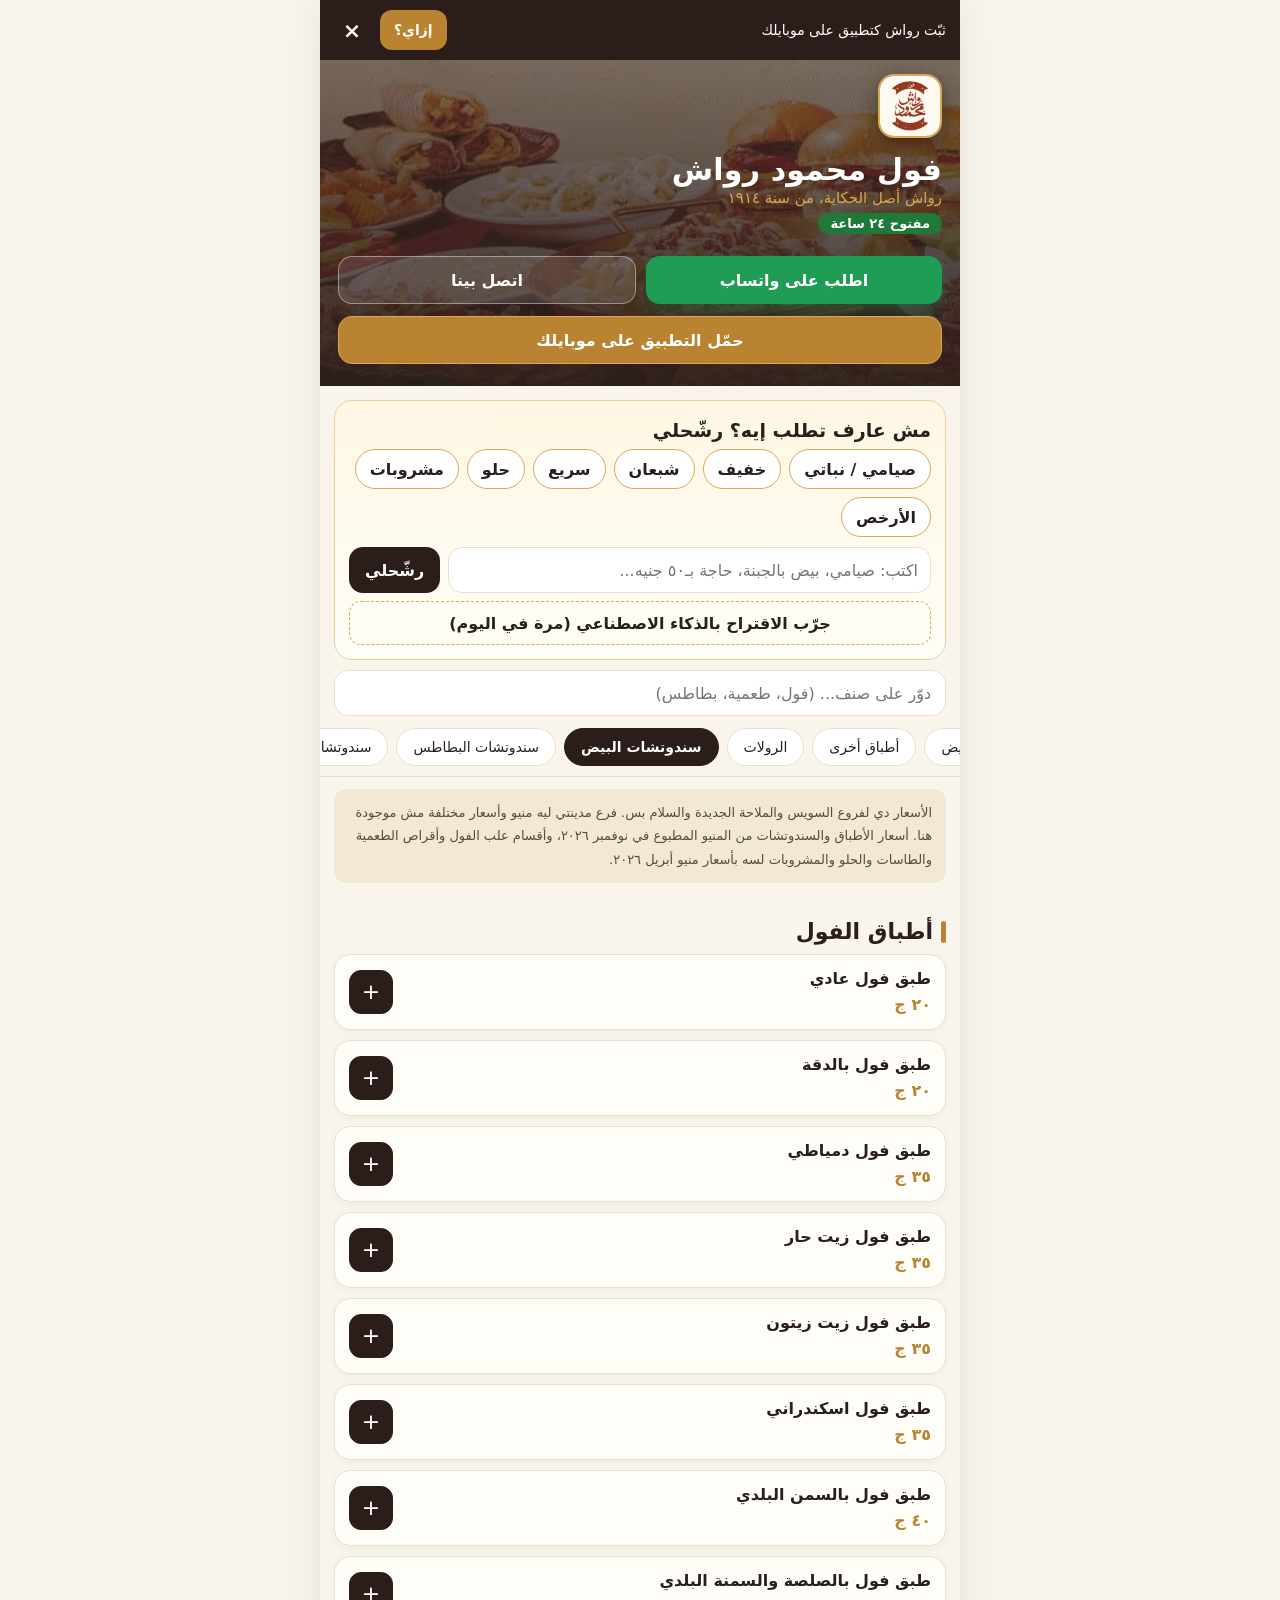
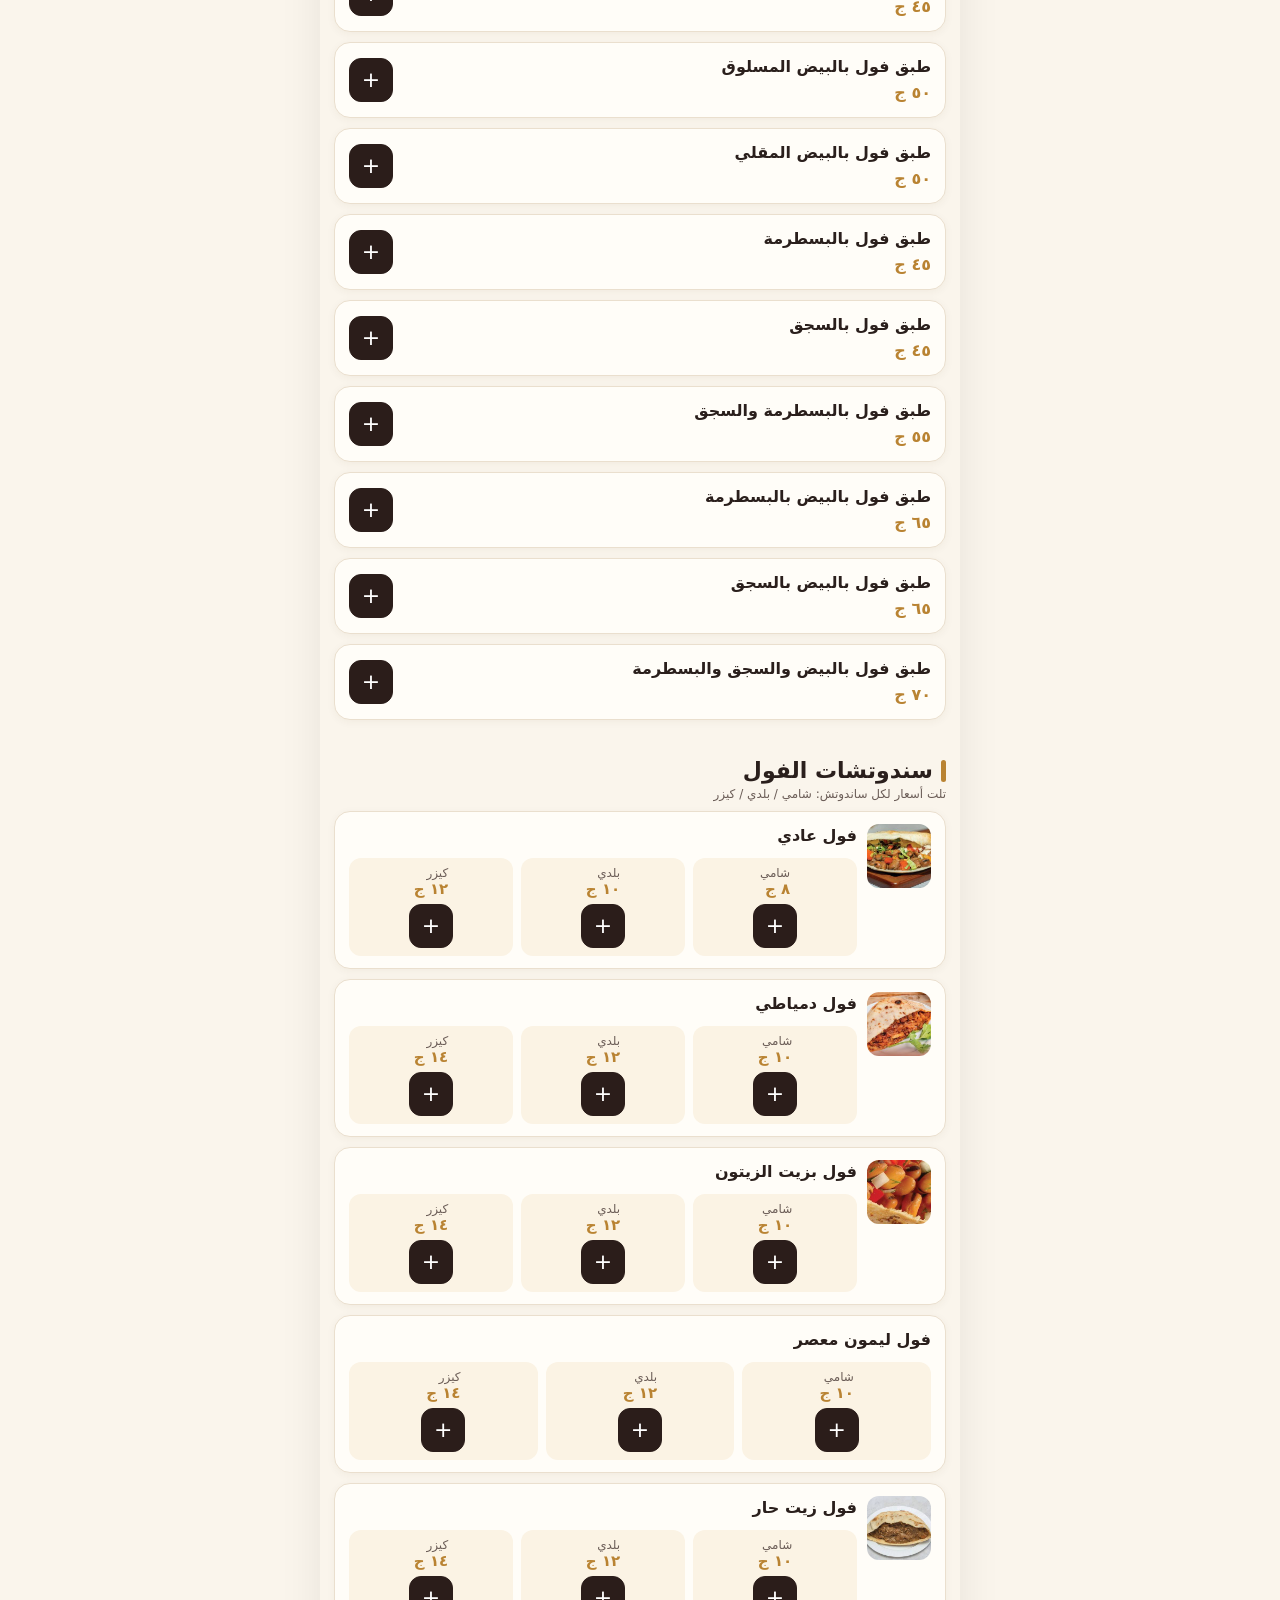
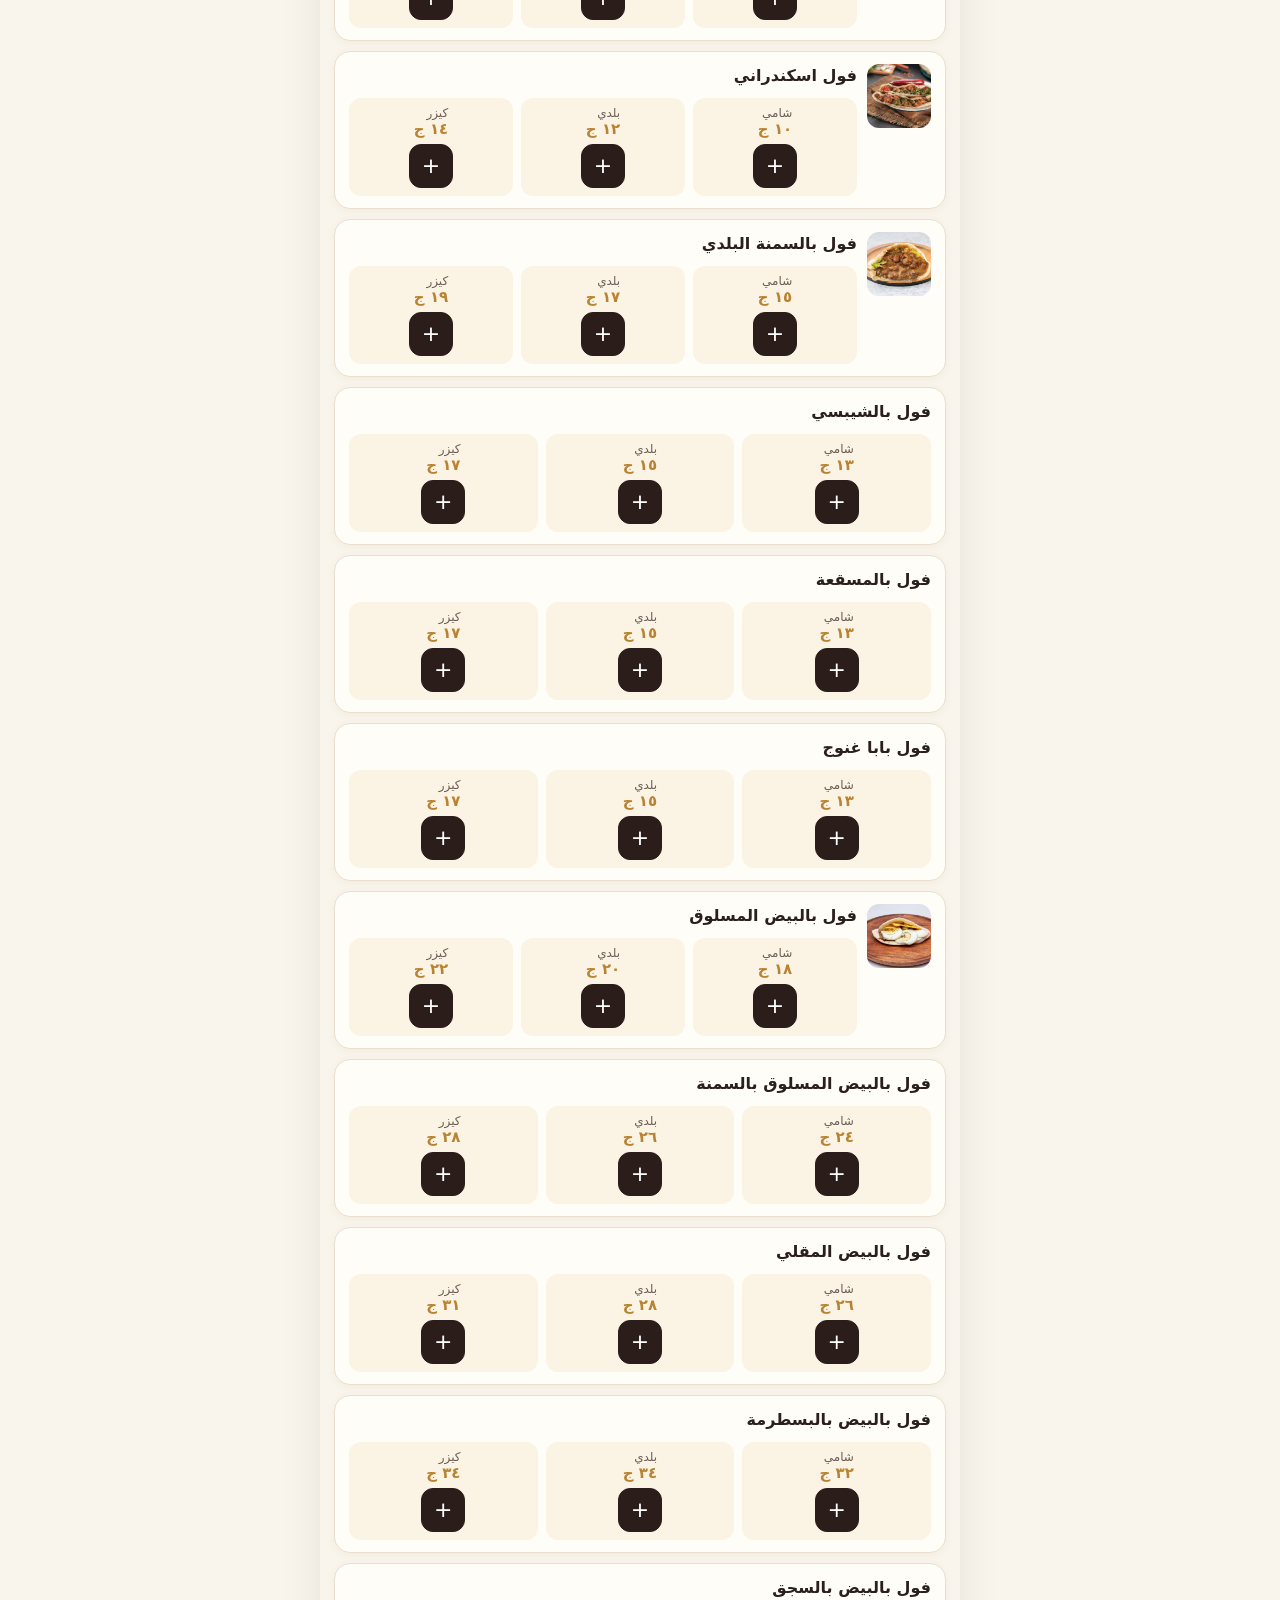
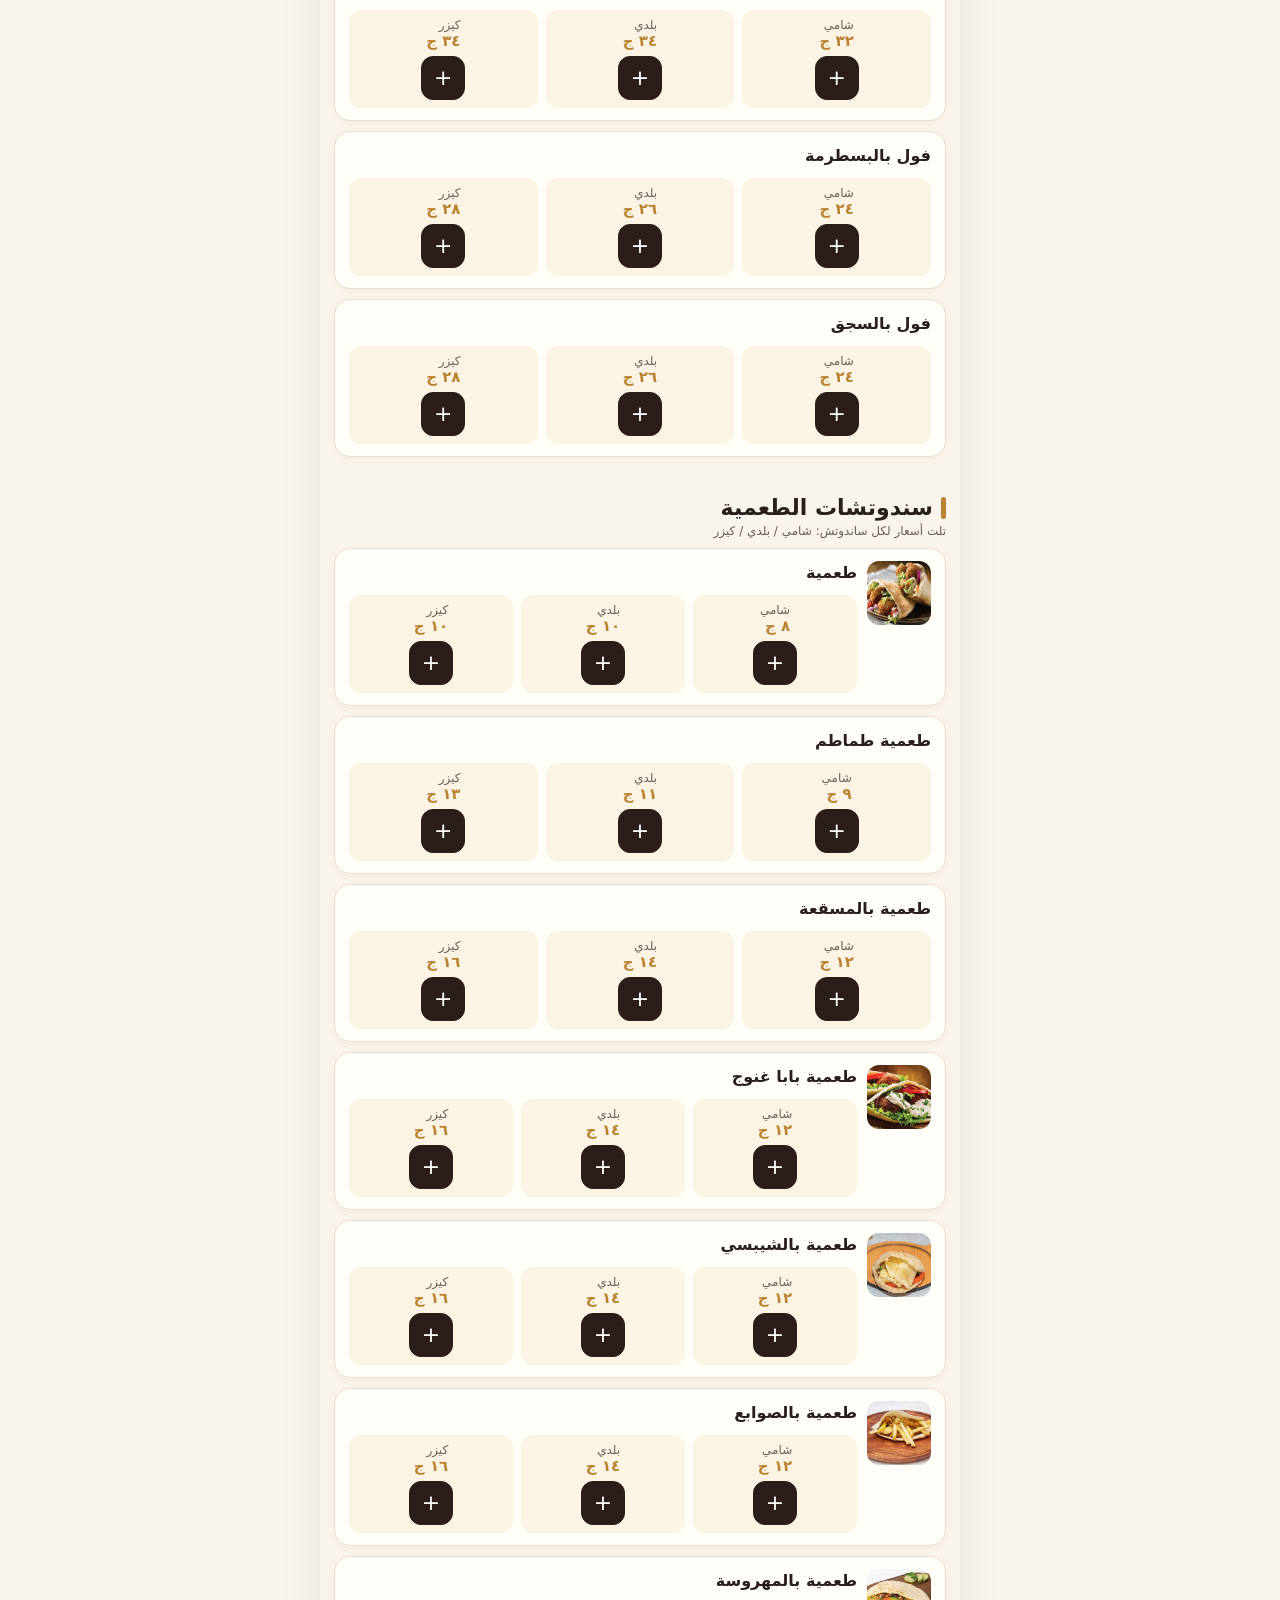
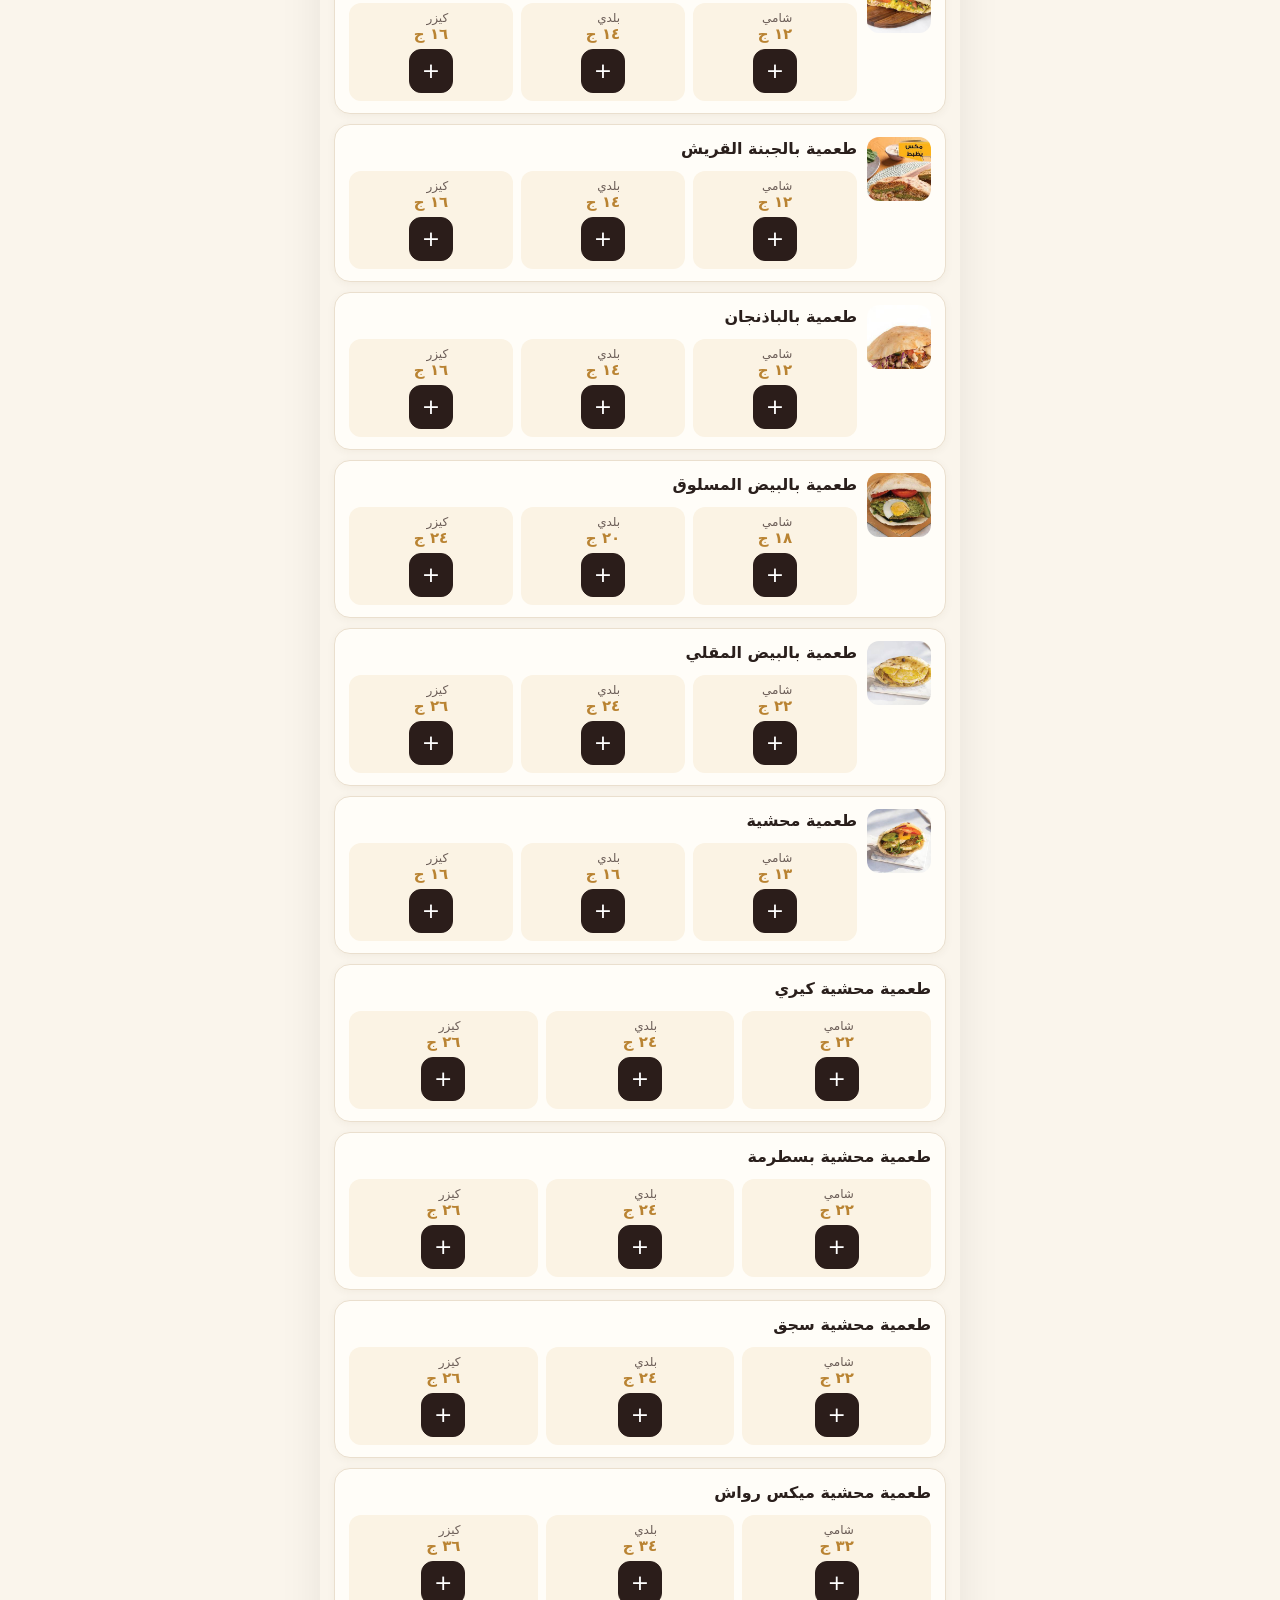
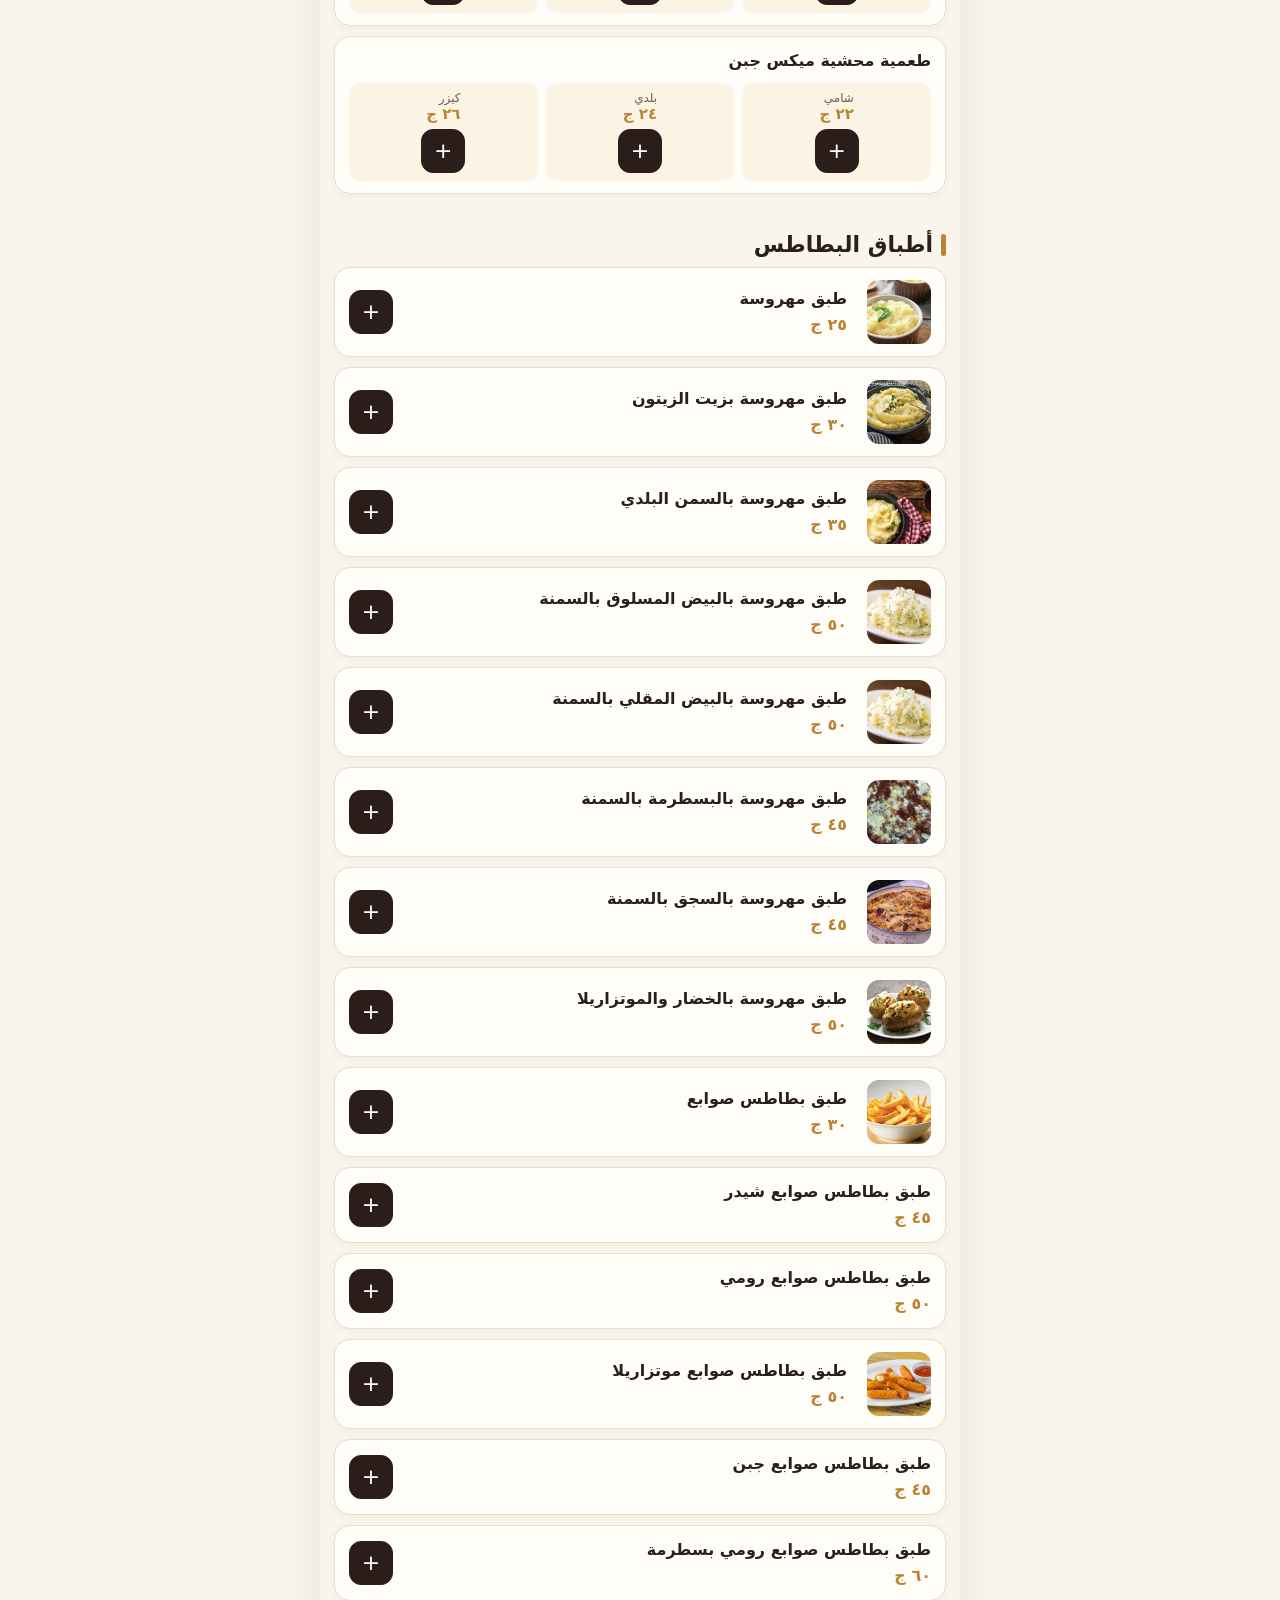
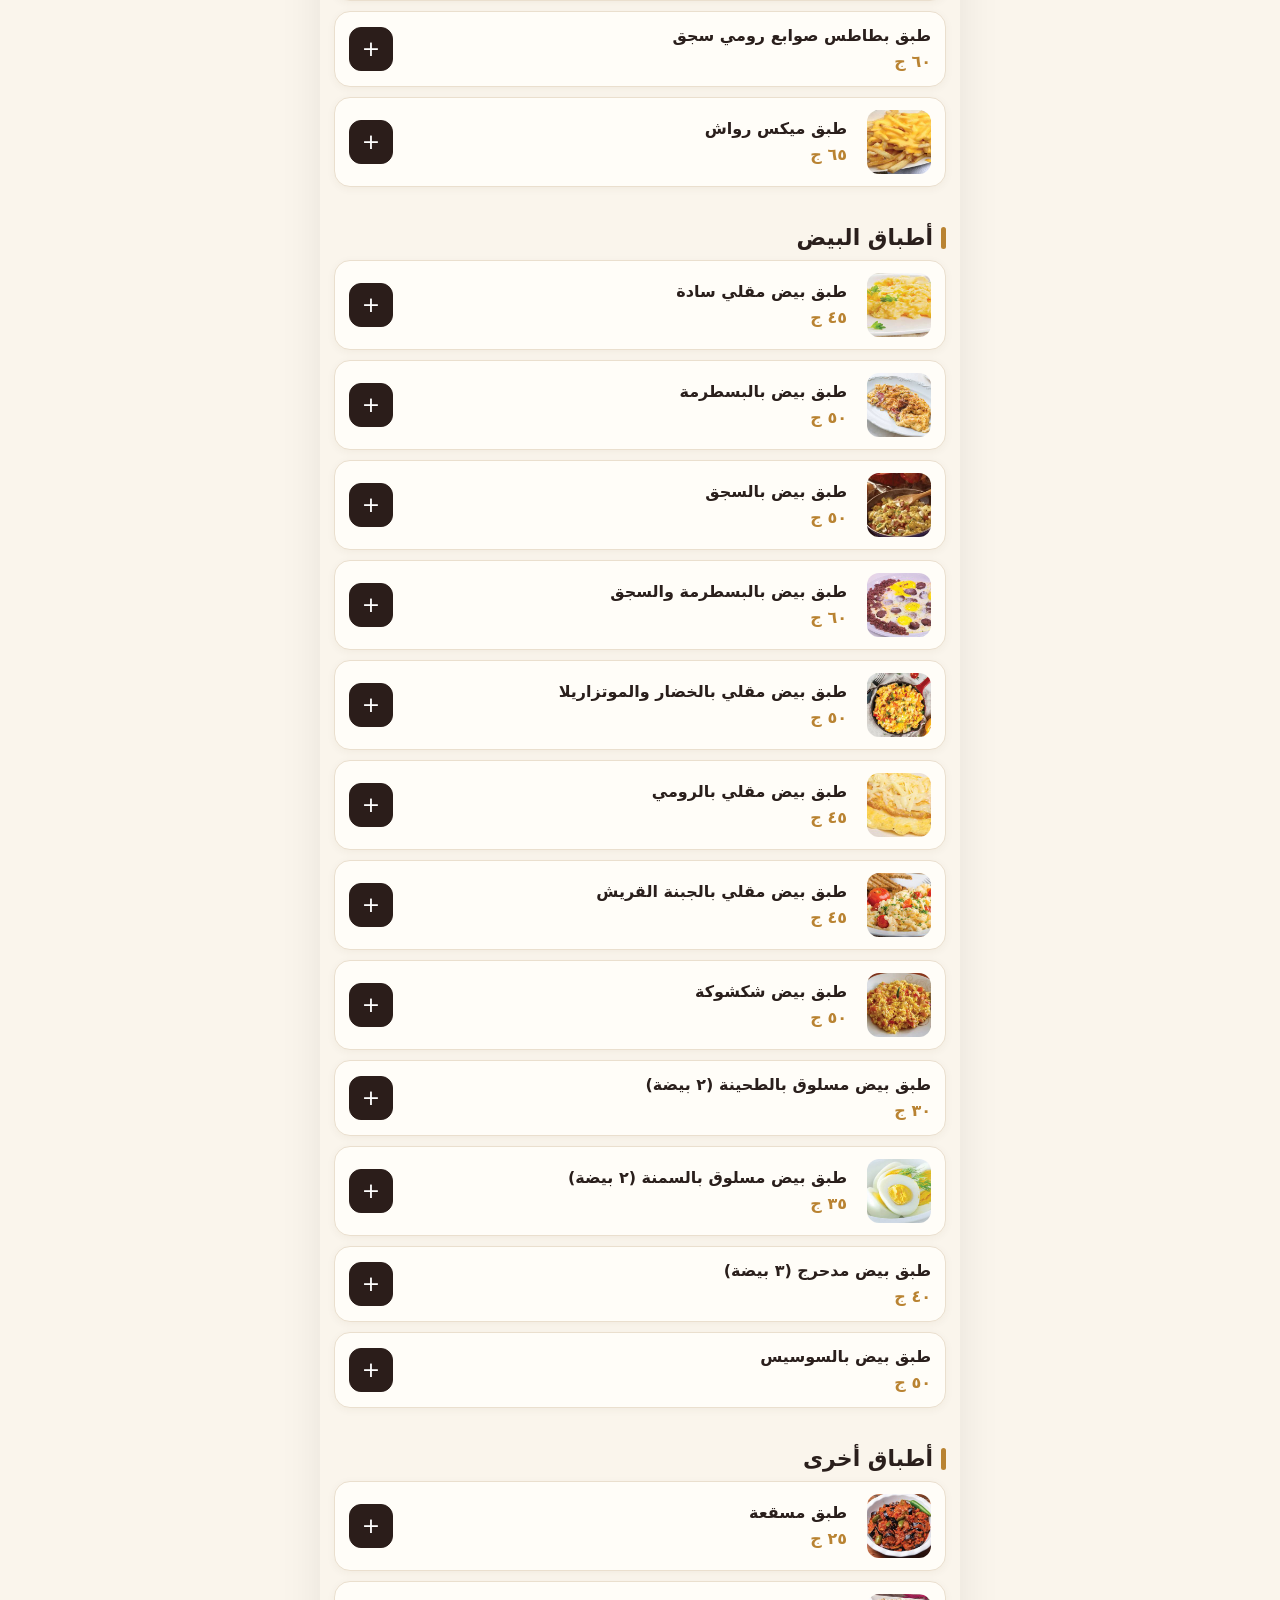
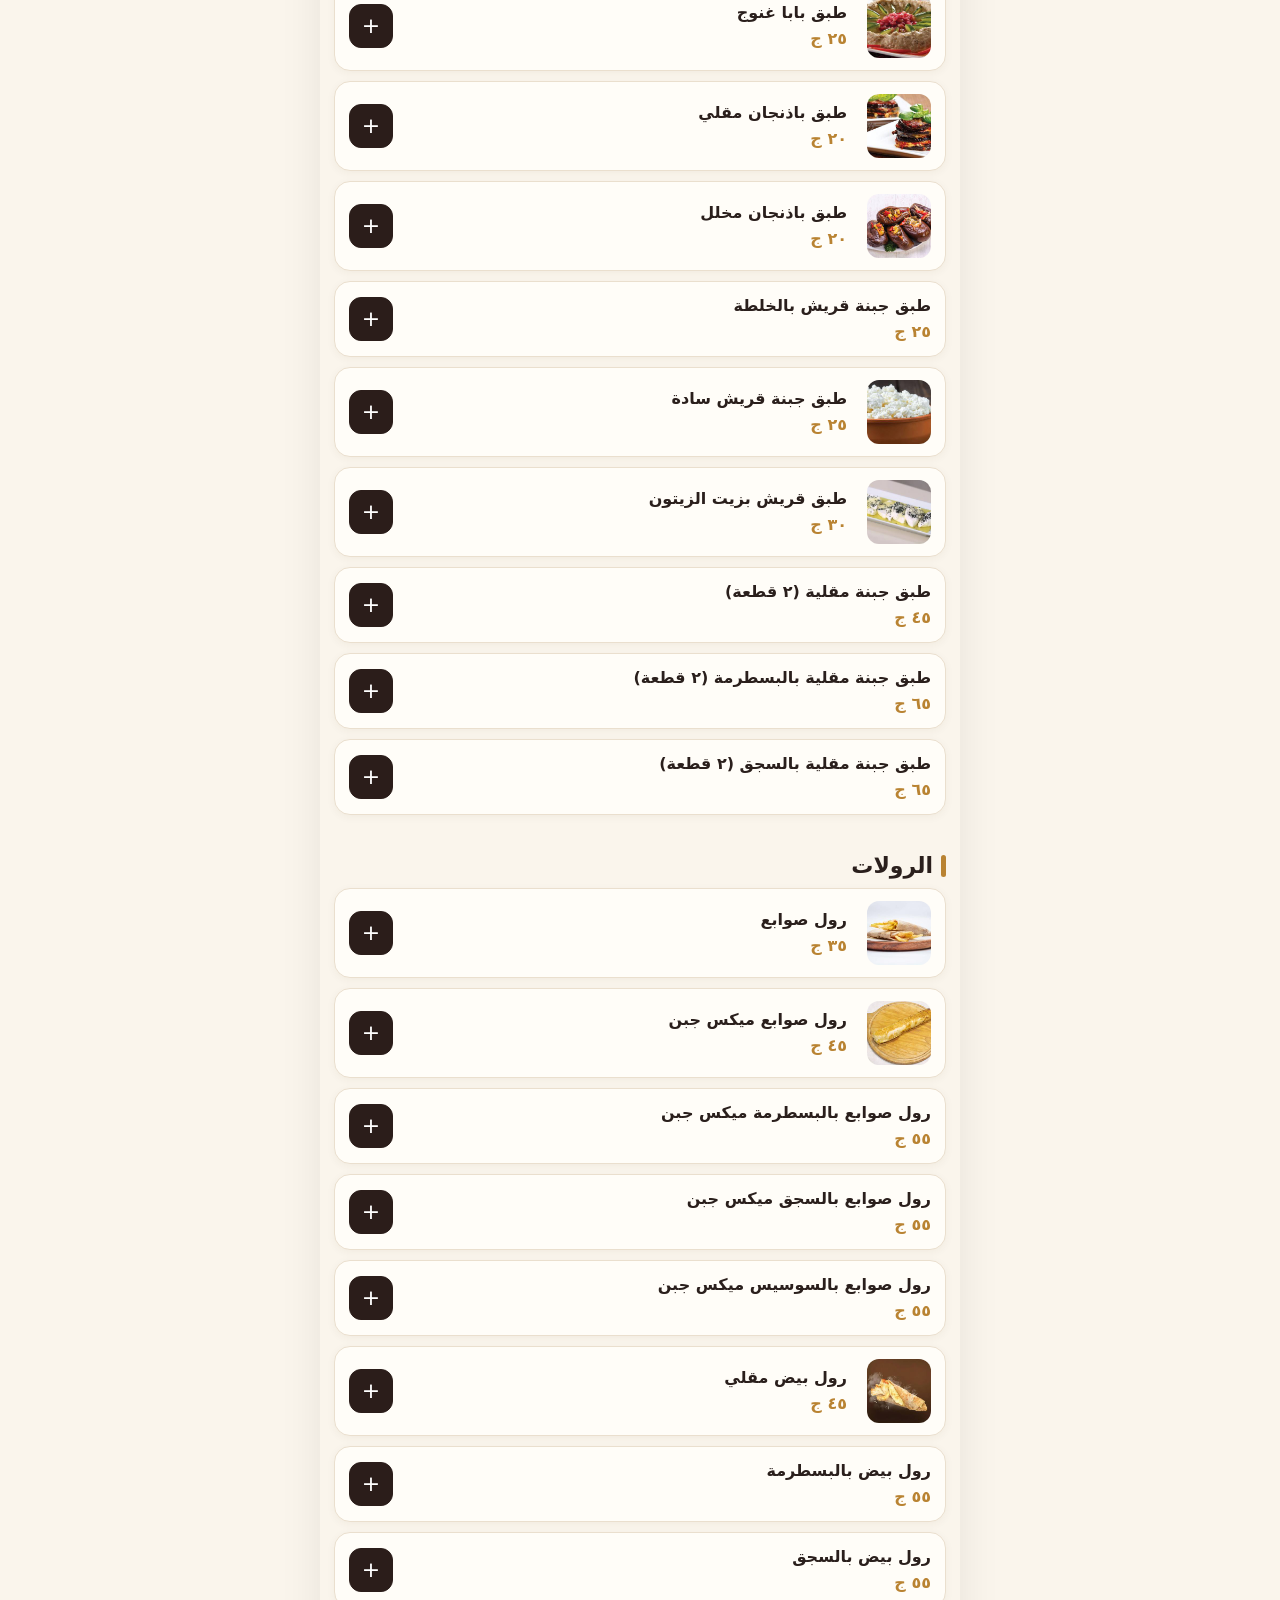
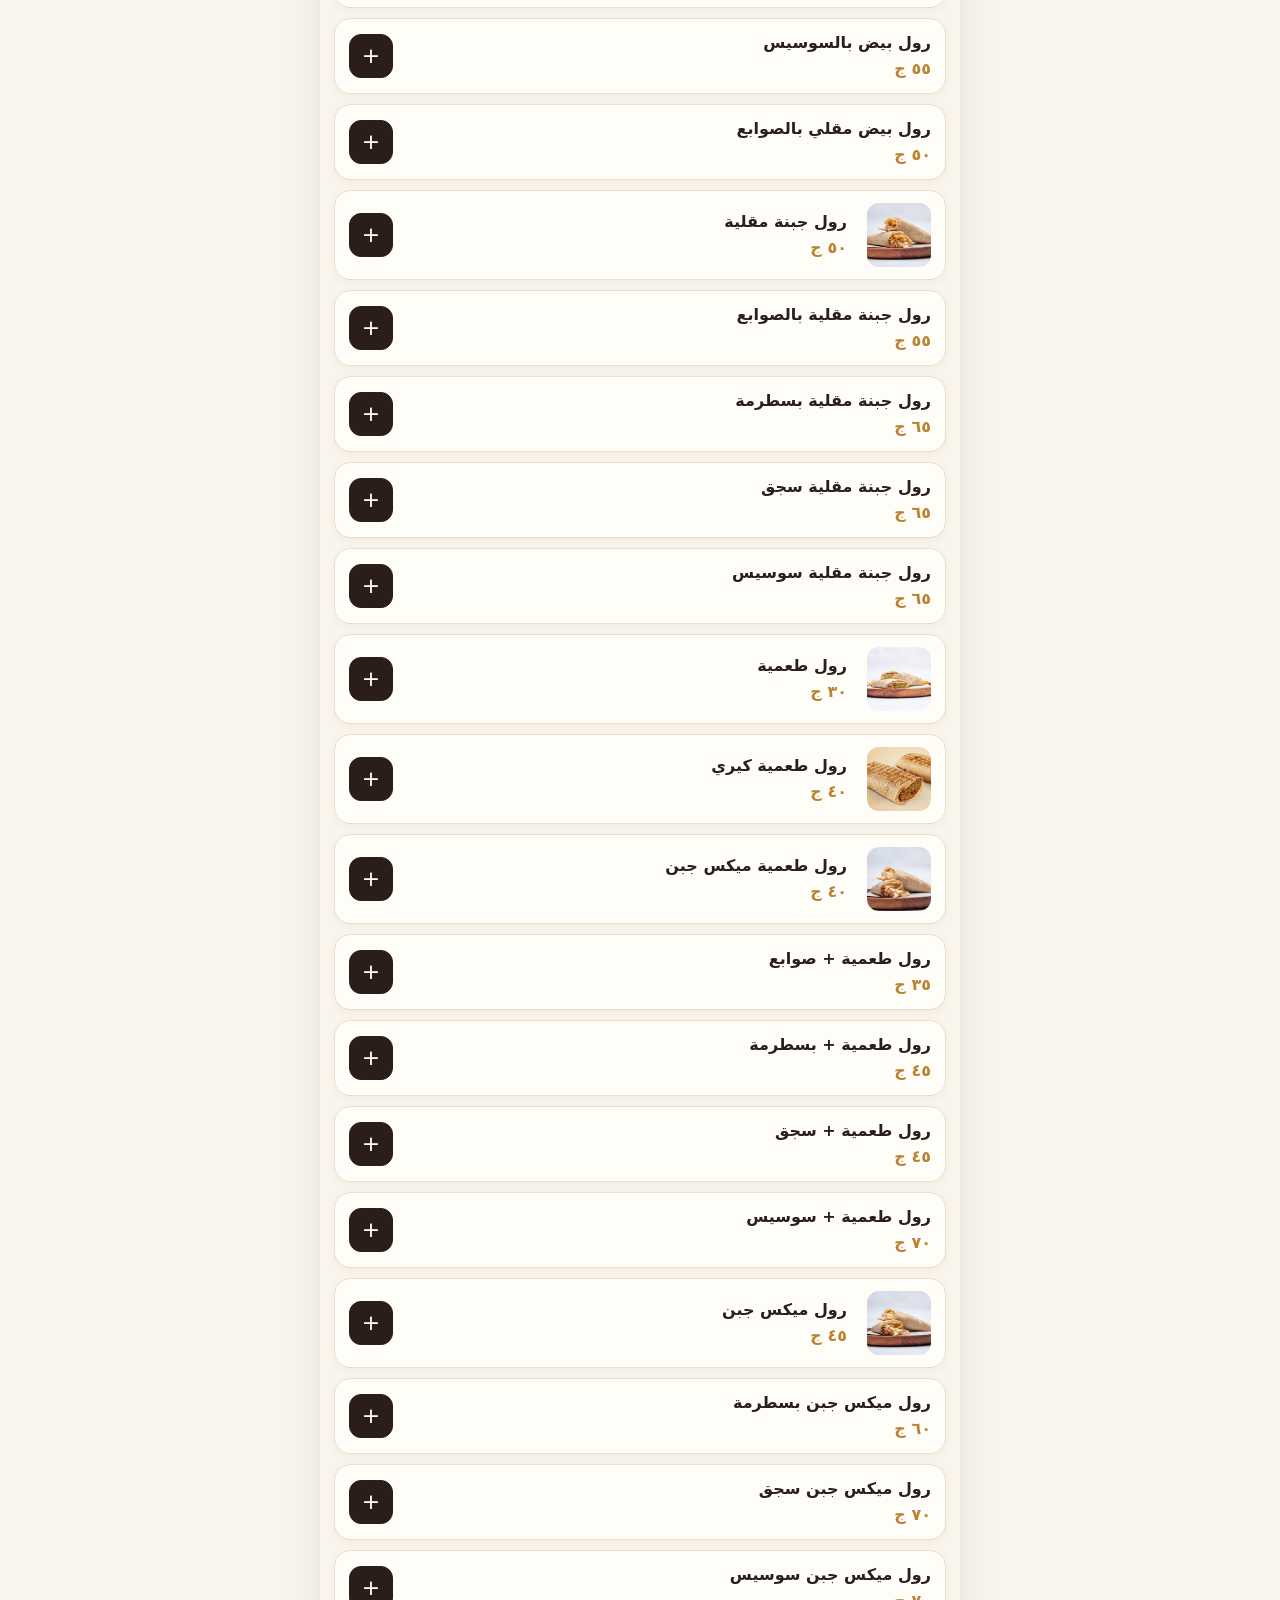
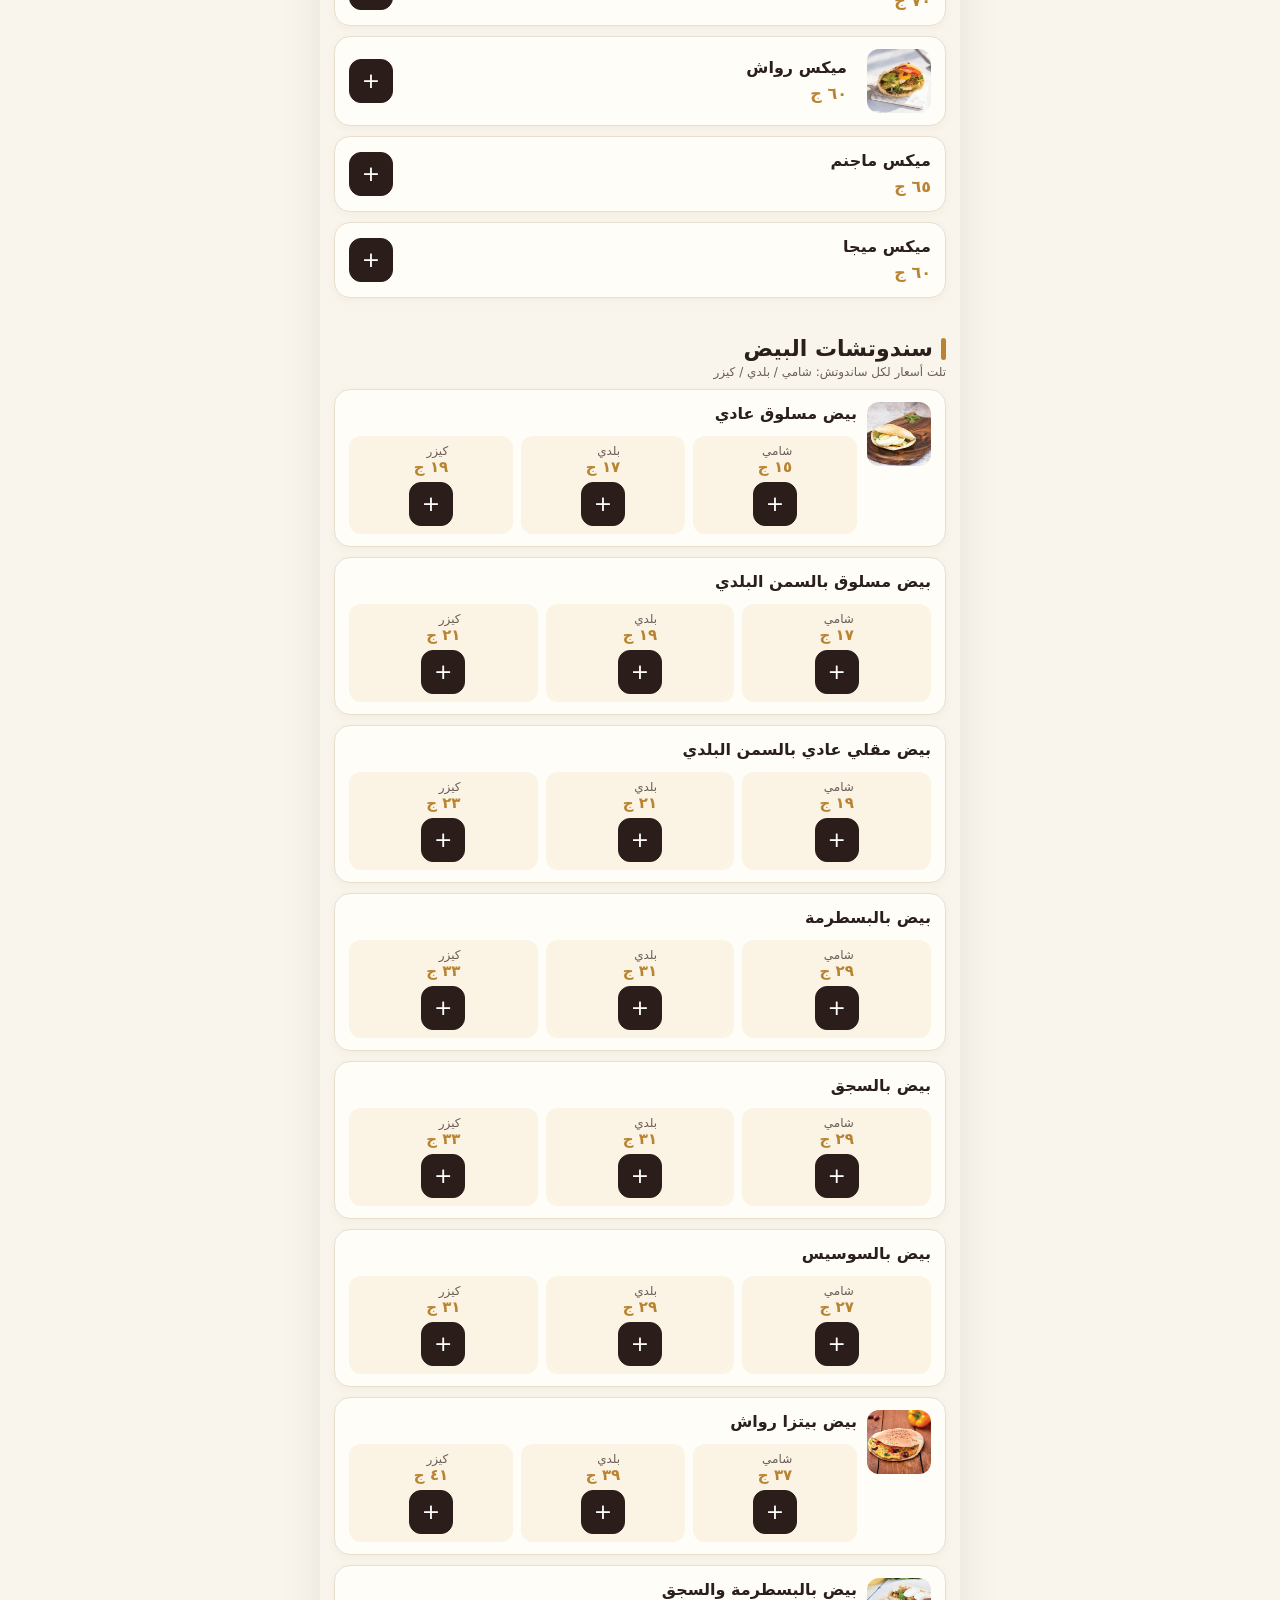
==== commit 1c252c4b: "Add files via upload" ====
--- a/index.html
+++ b/index.html
@@ -5,7 +5,7 @@
 <meta name="viewport" content="width=device-width, initial-scale=1, viewport-fit=cover">
 <title>فول محمود رواش | اطلب أونلاين</title>
 <meta name="description" content="منيو فول محمود رواش، أصل الحكاية من سنة ١٩١٤. اطلب على واتساب.">
-<meta name="theme-color" content="#2b1d1a">
+<meta name="theme-color" content="#963922">
 <link rel="manifest" href="manifest.webmanifest">
 <link rel="icon" href="icon-192.png">
 <link rel="apple-touch-icon" href="apple-touch-icon.png">
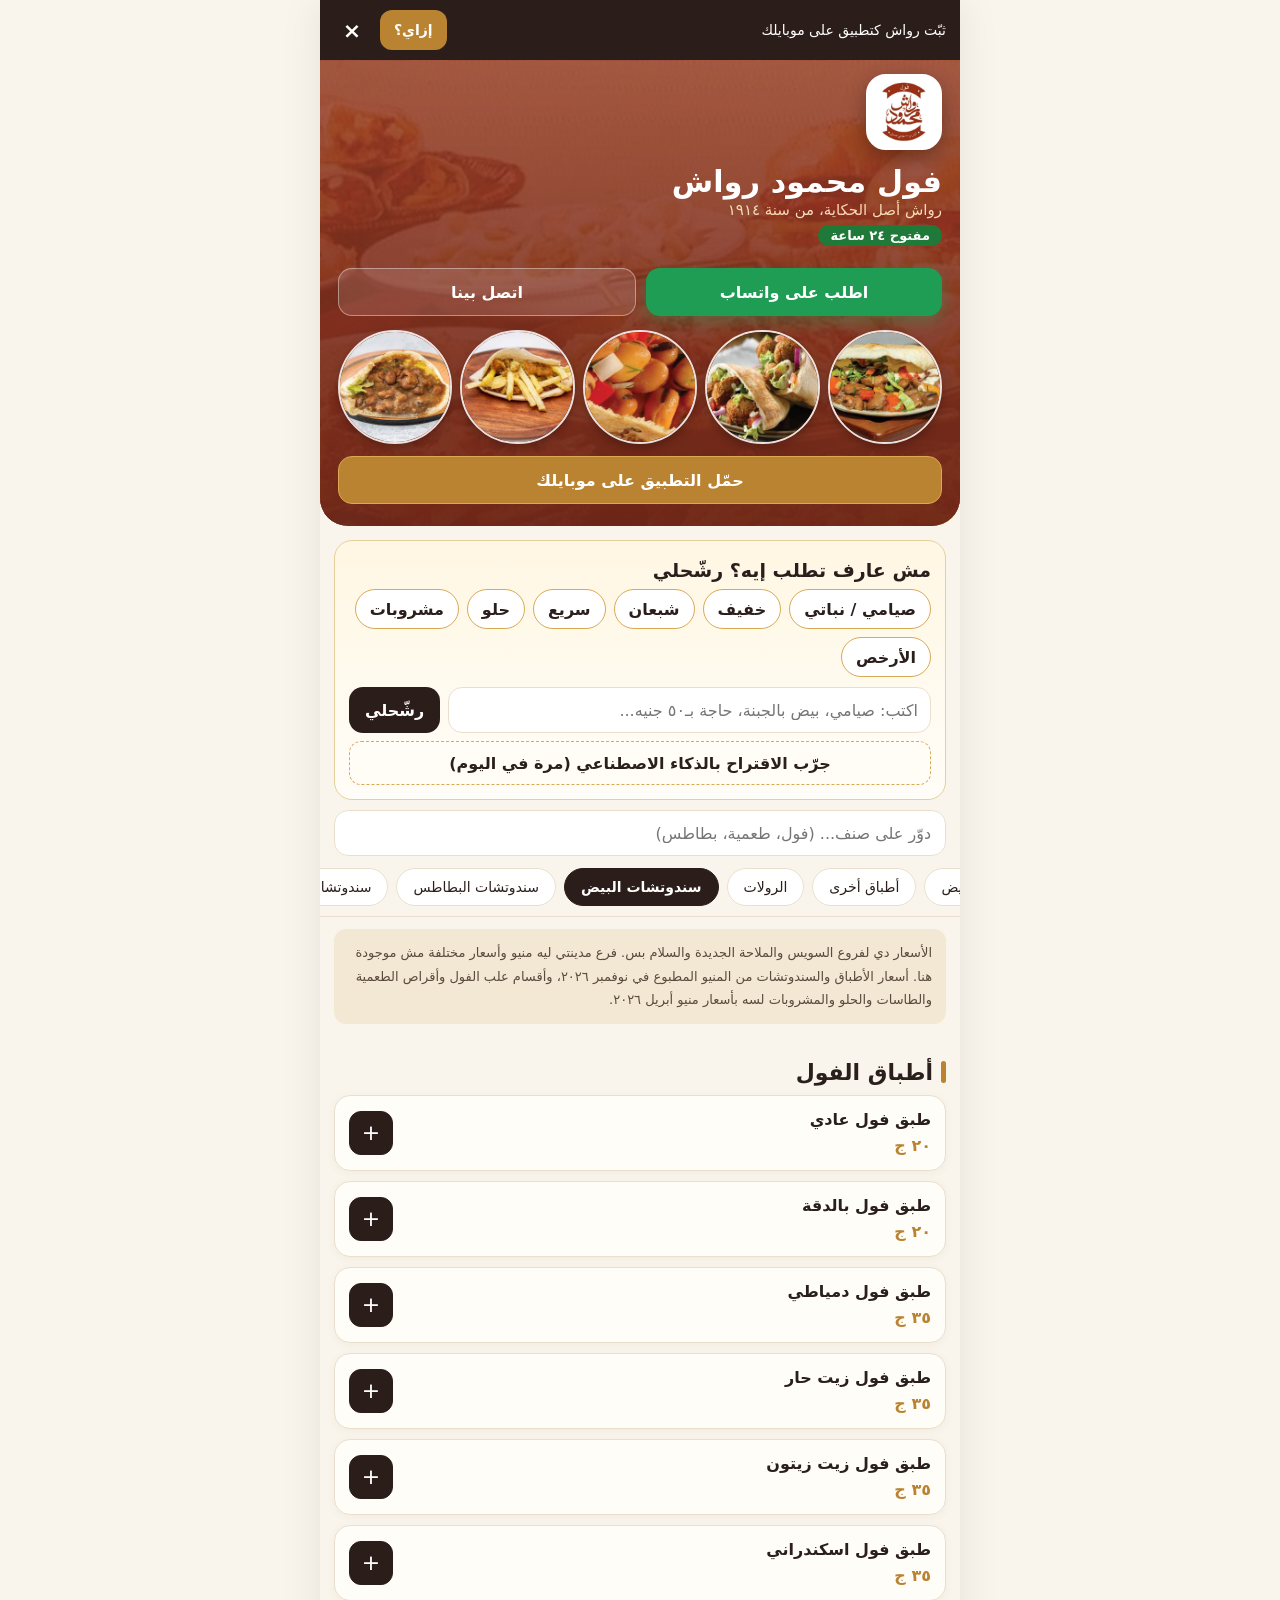
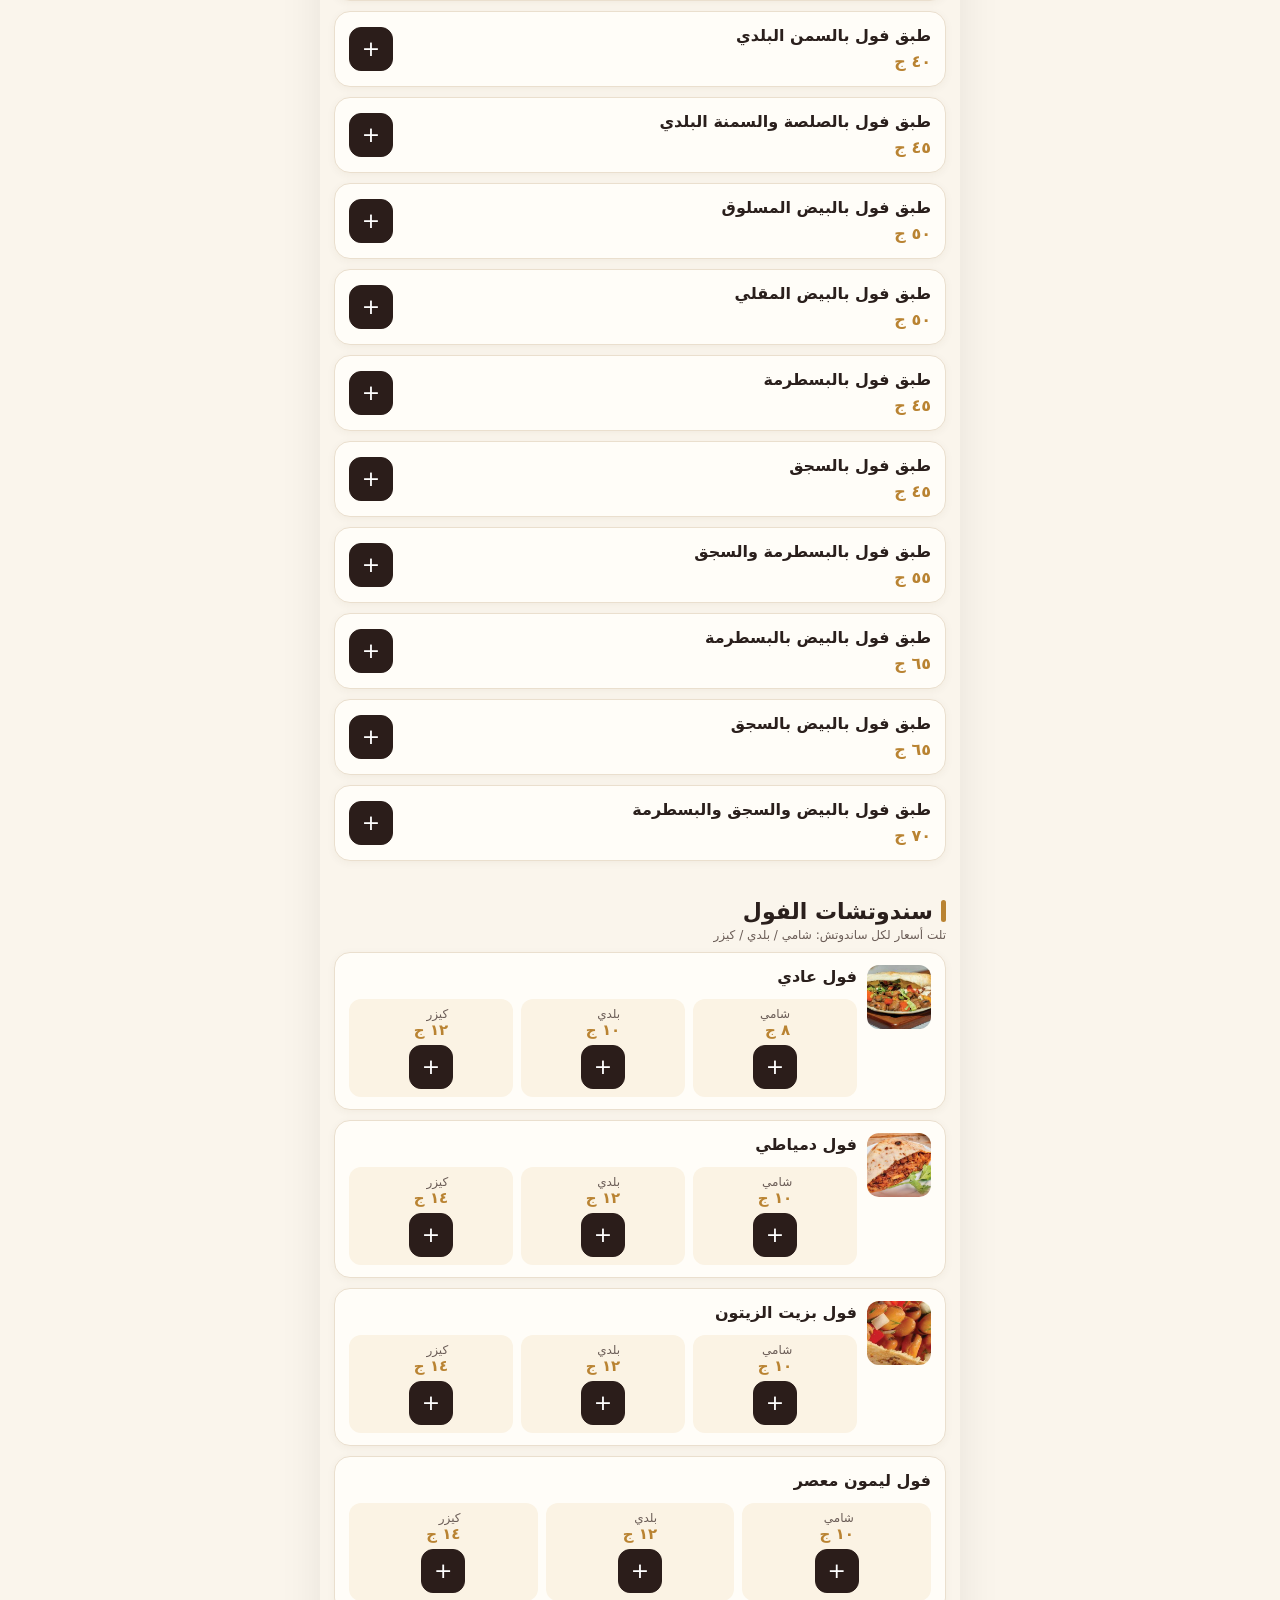
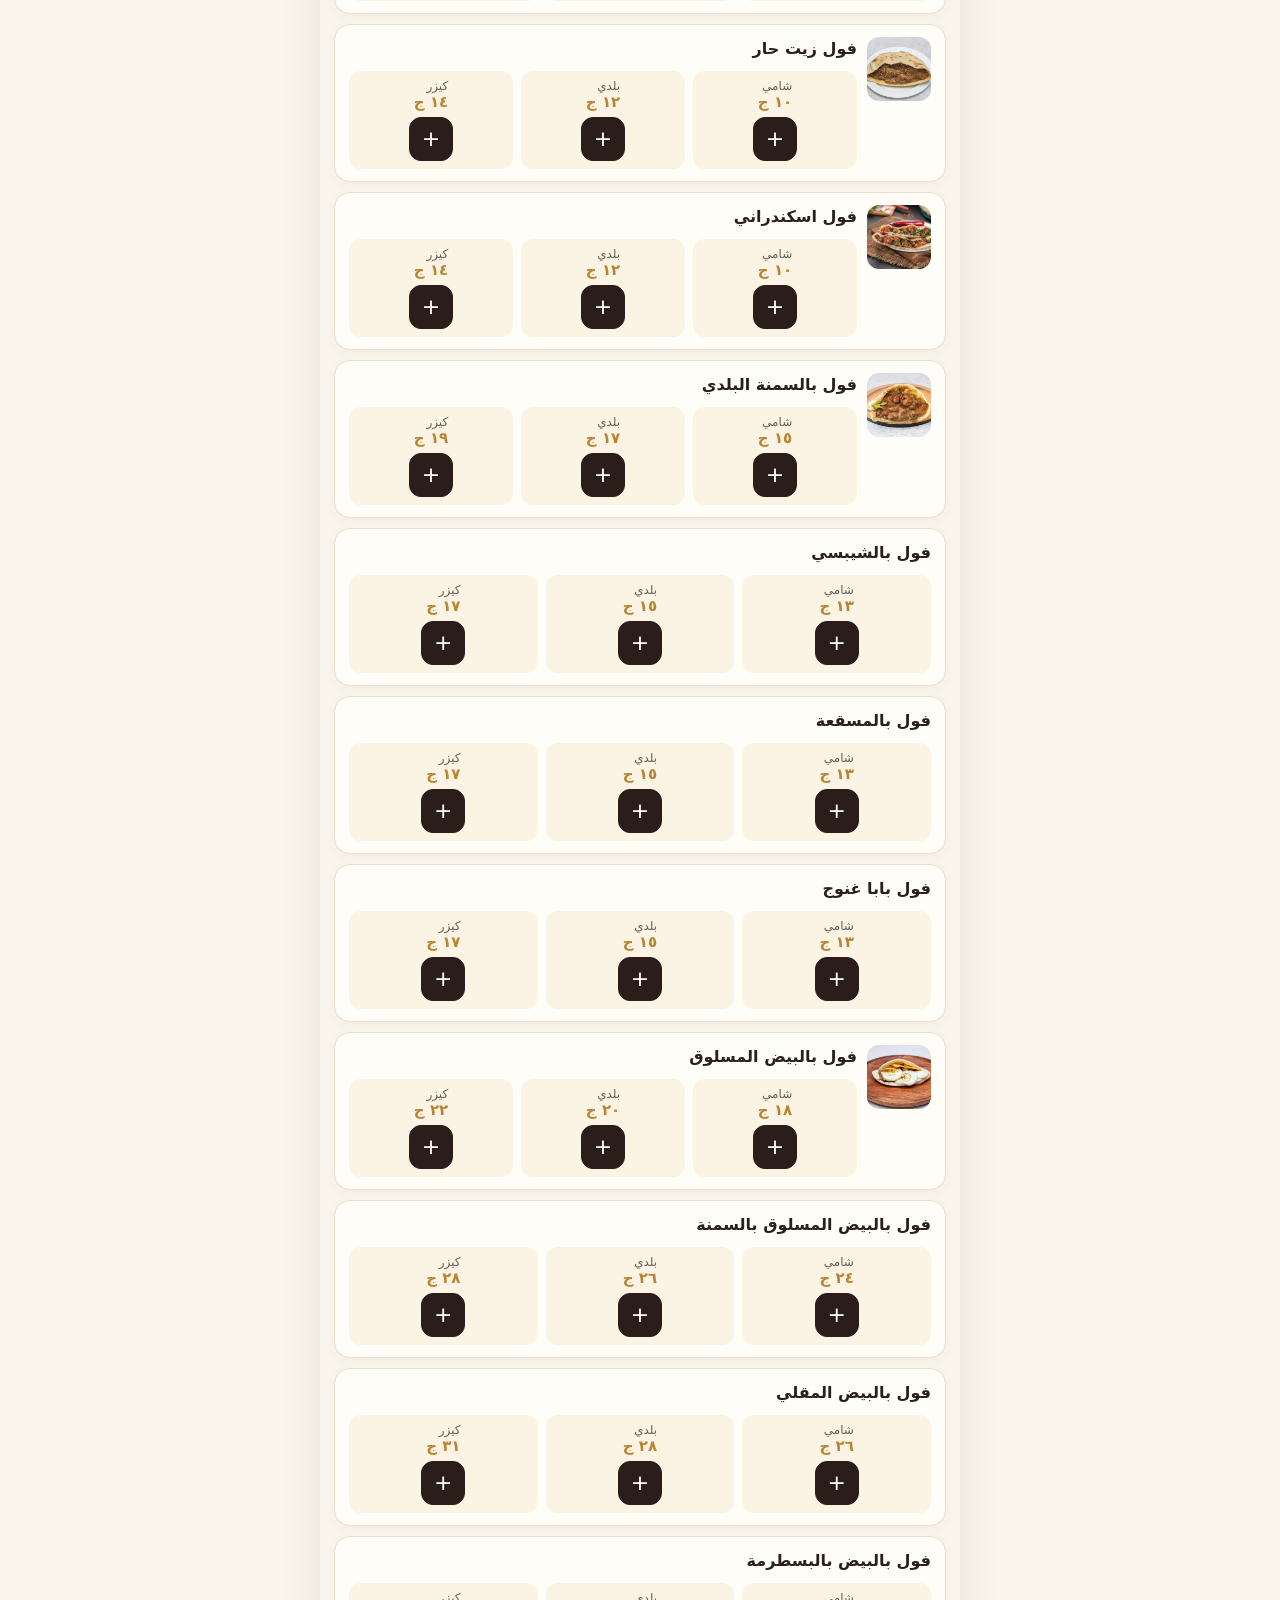
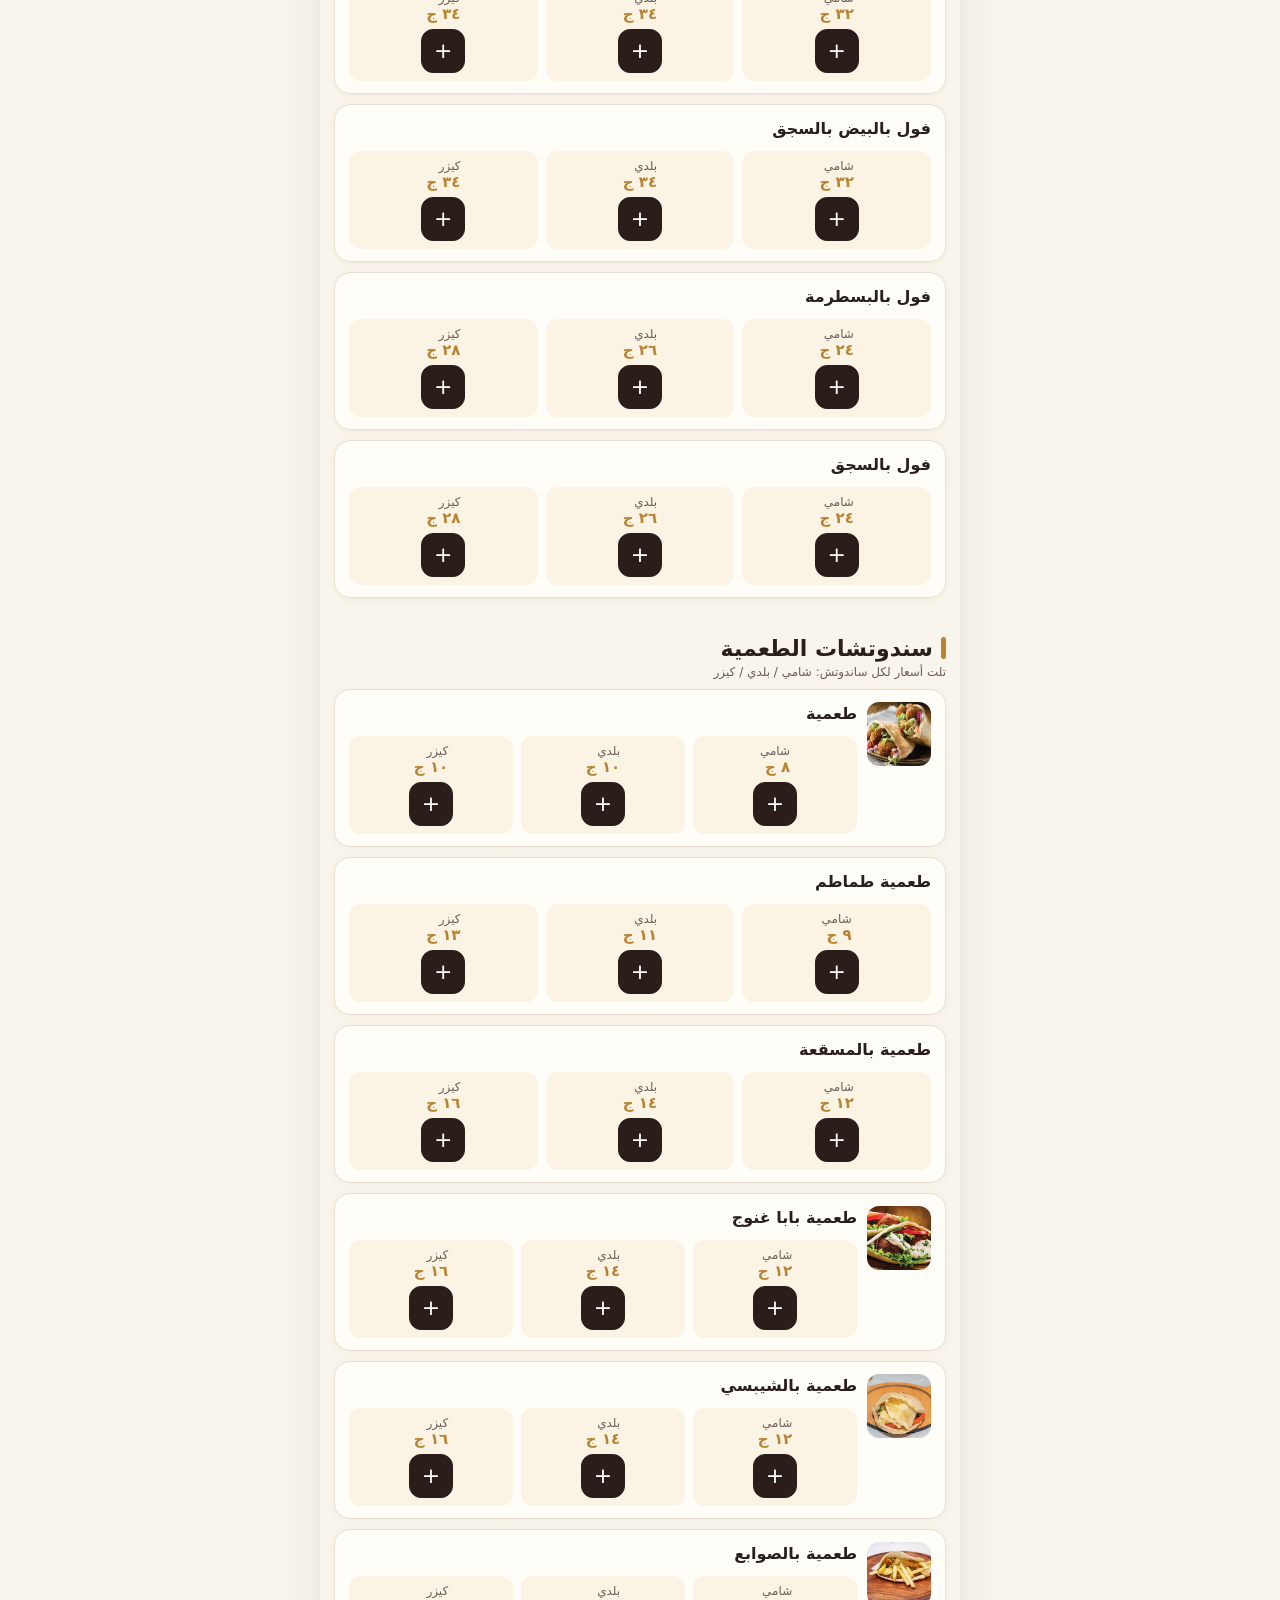
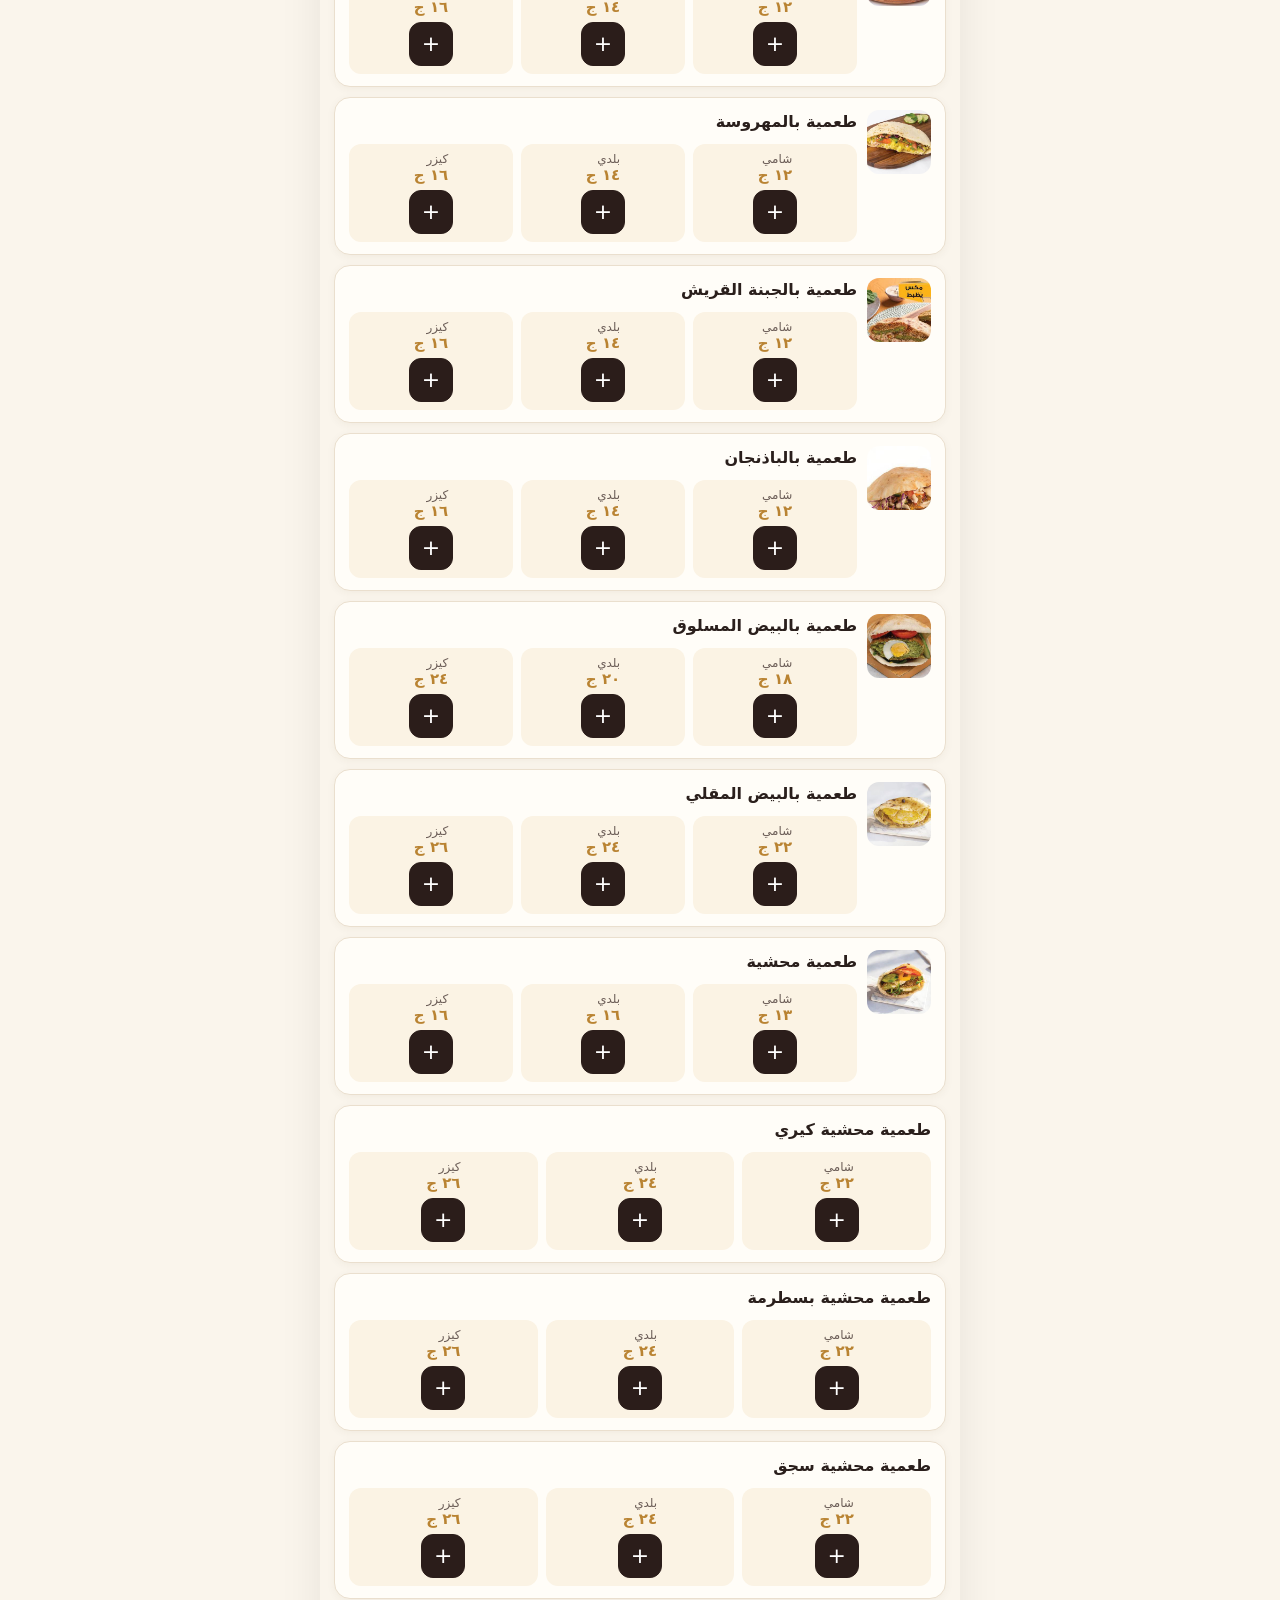
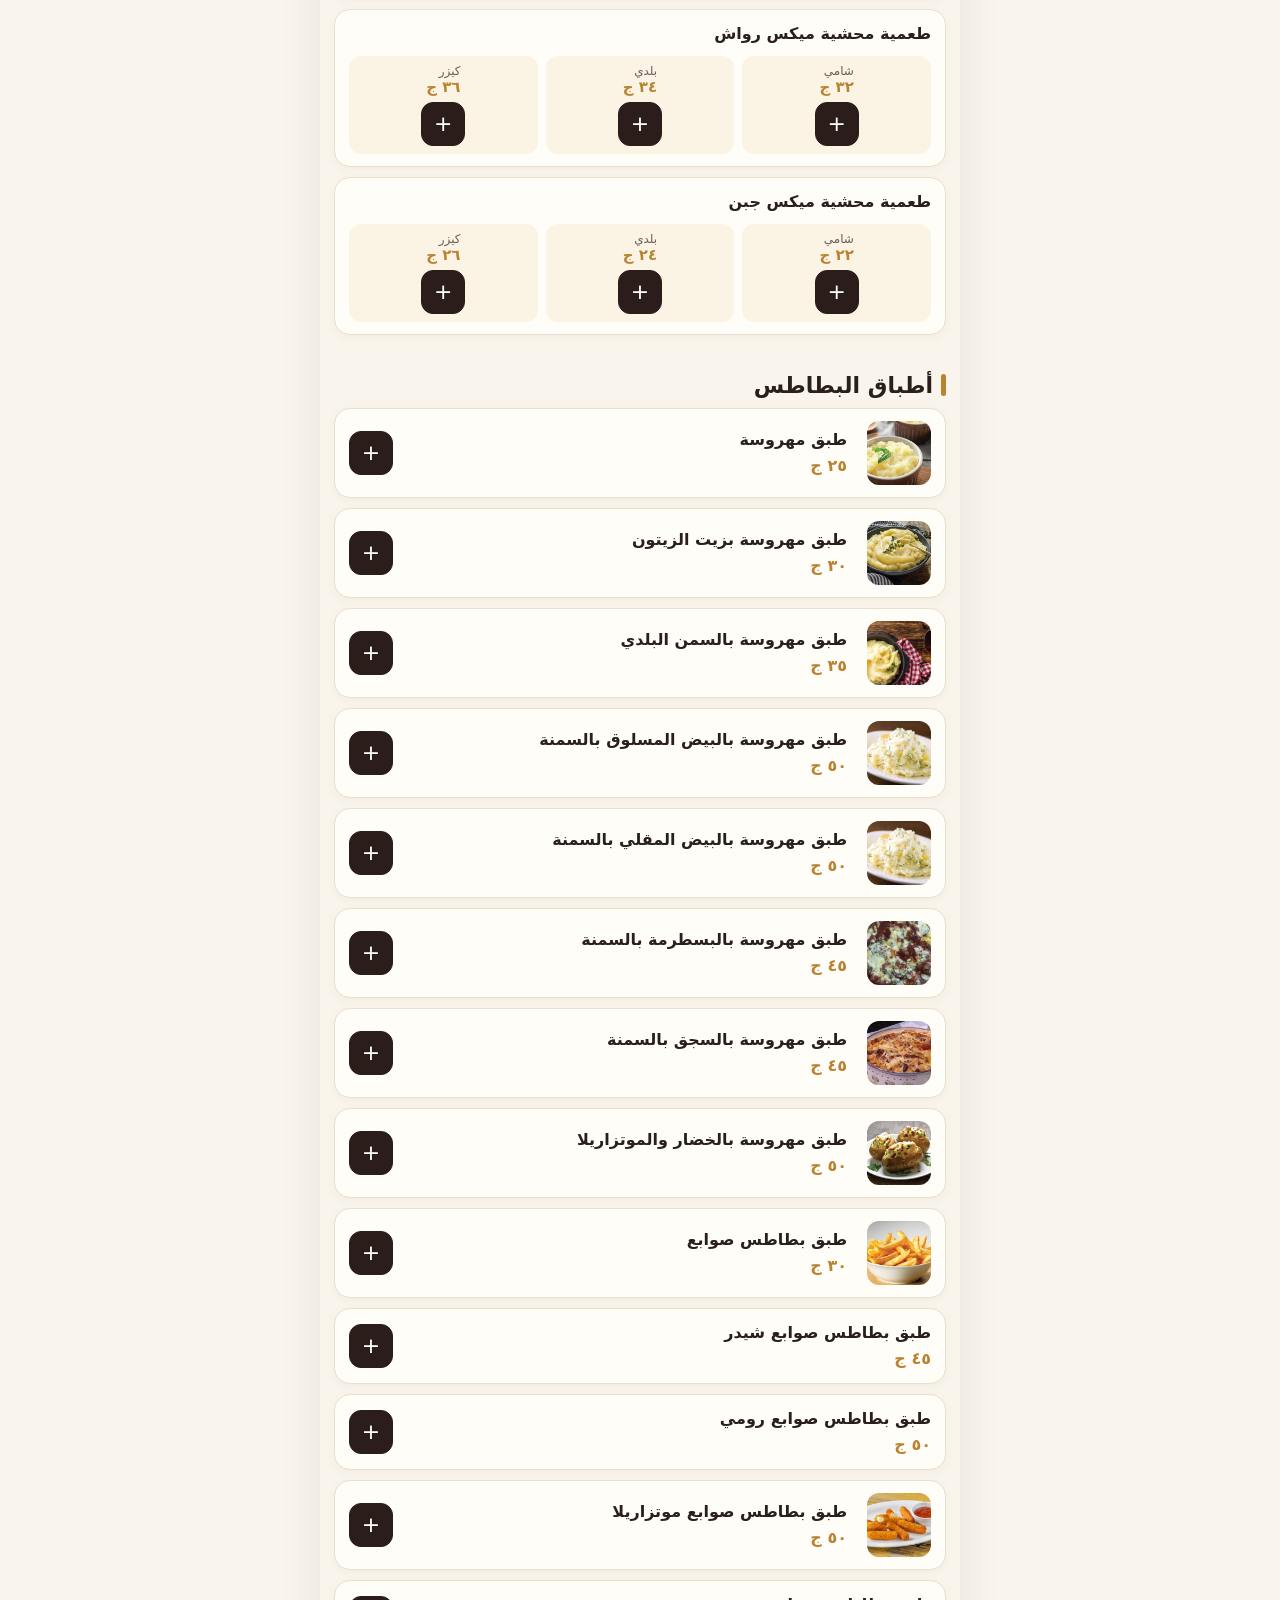
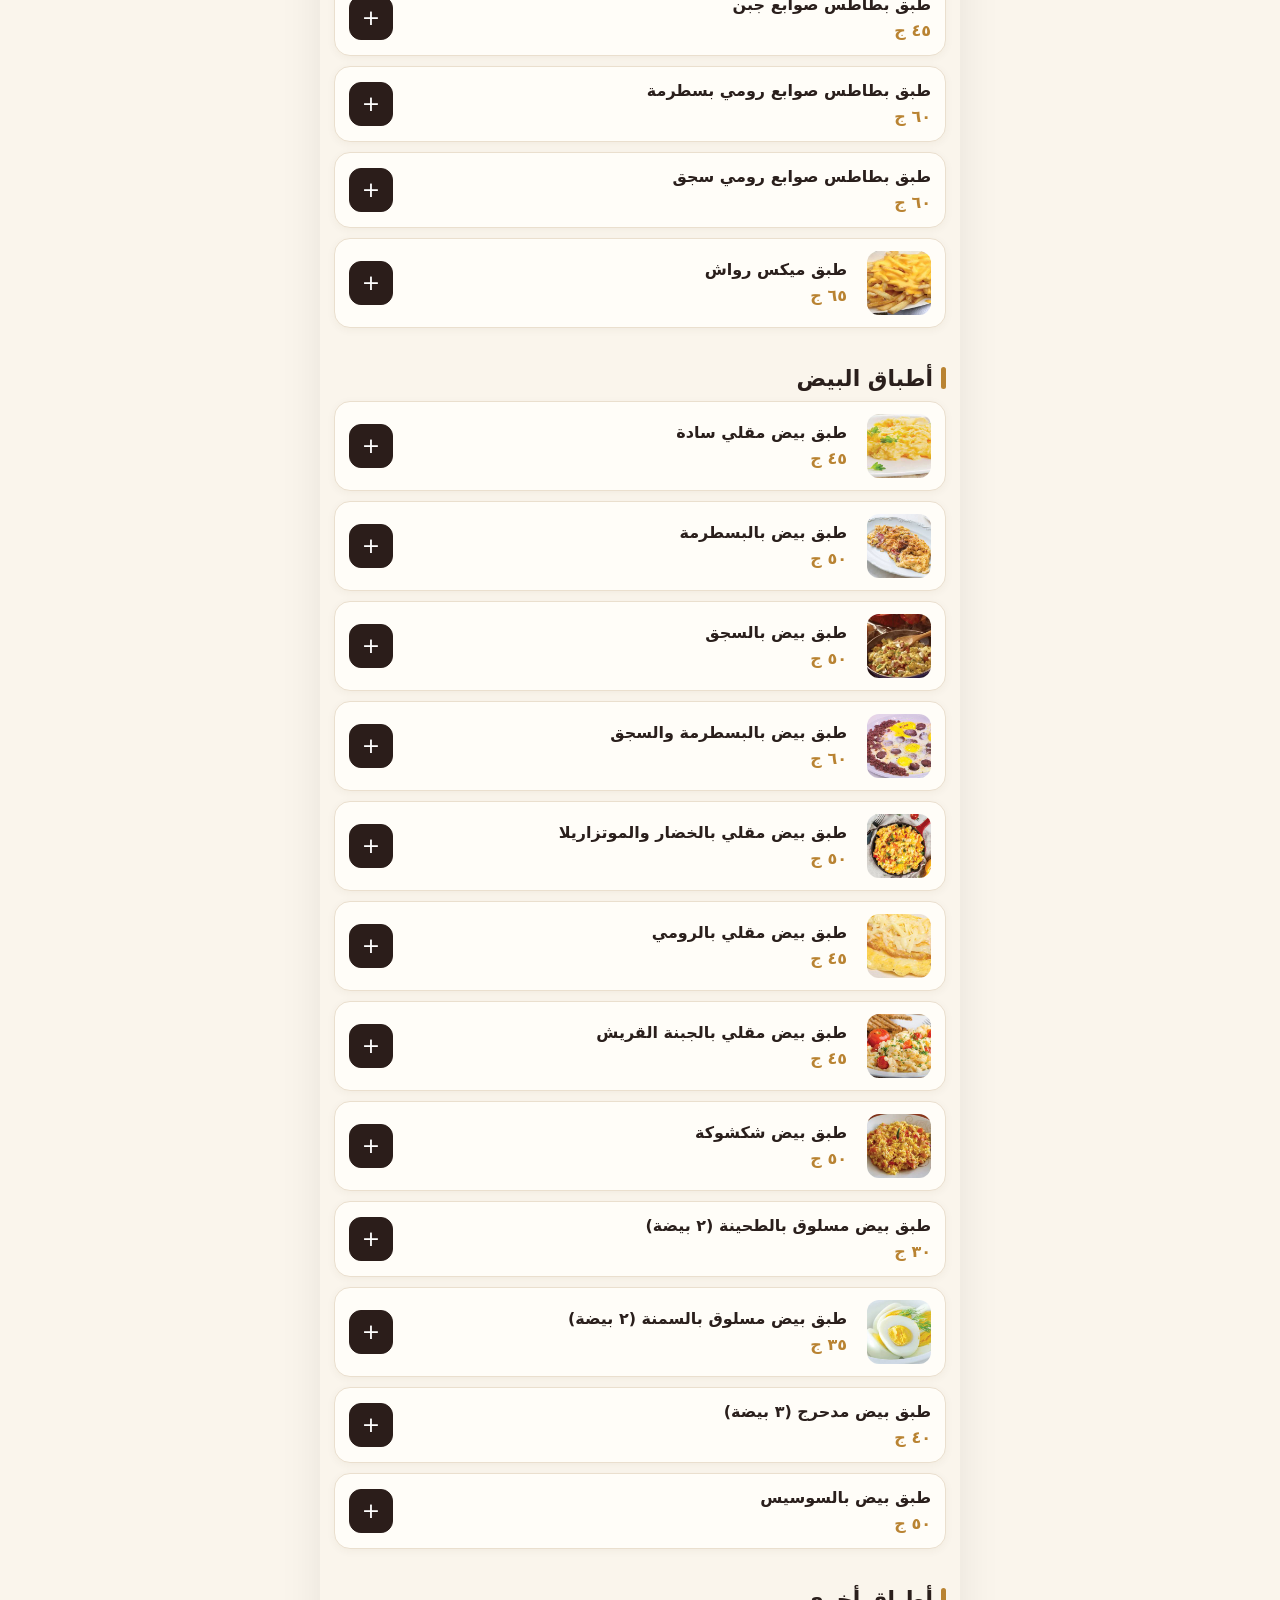
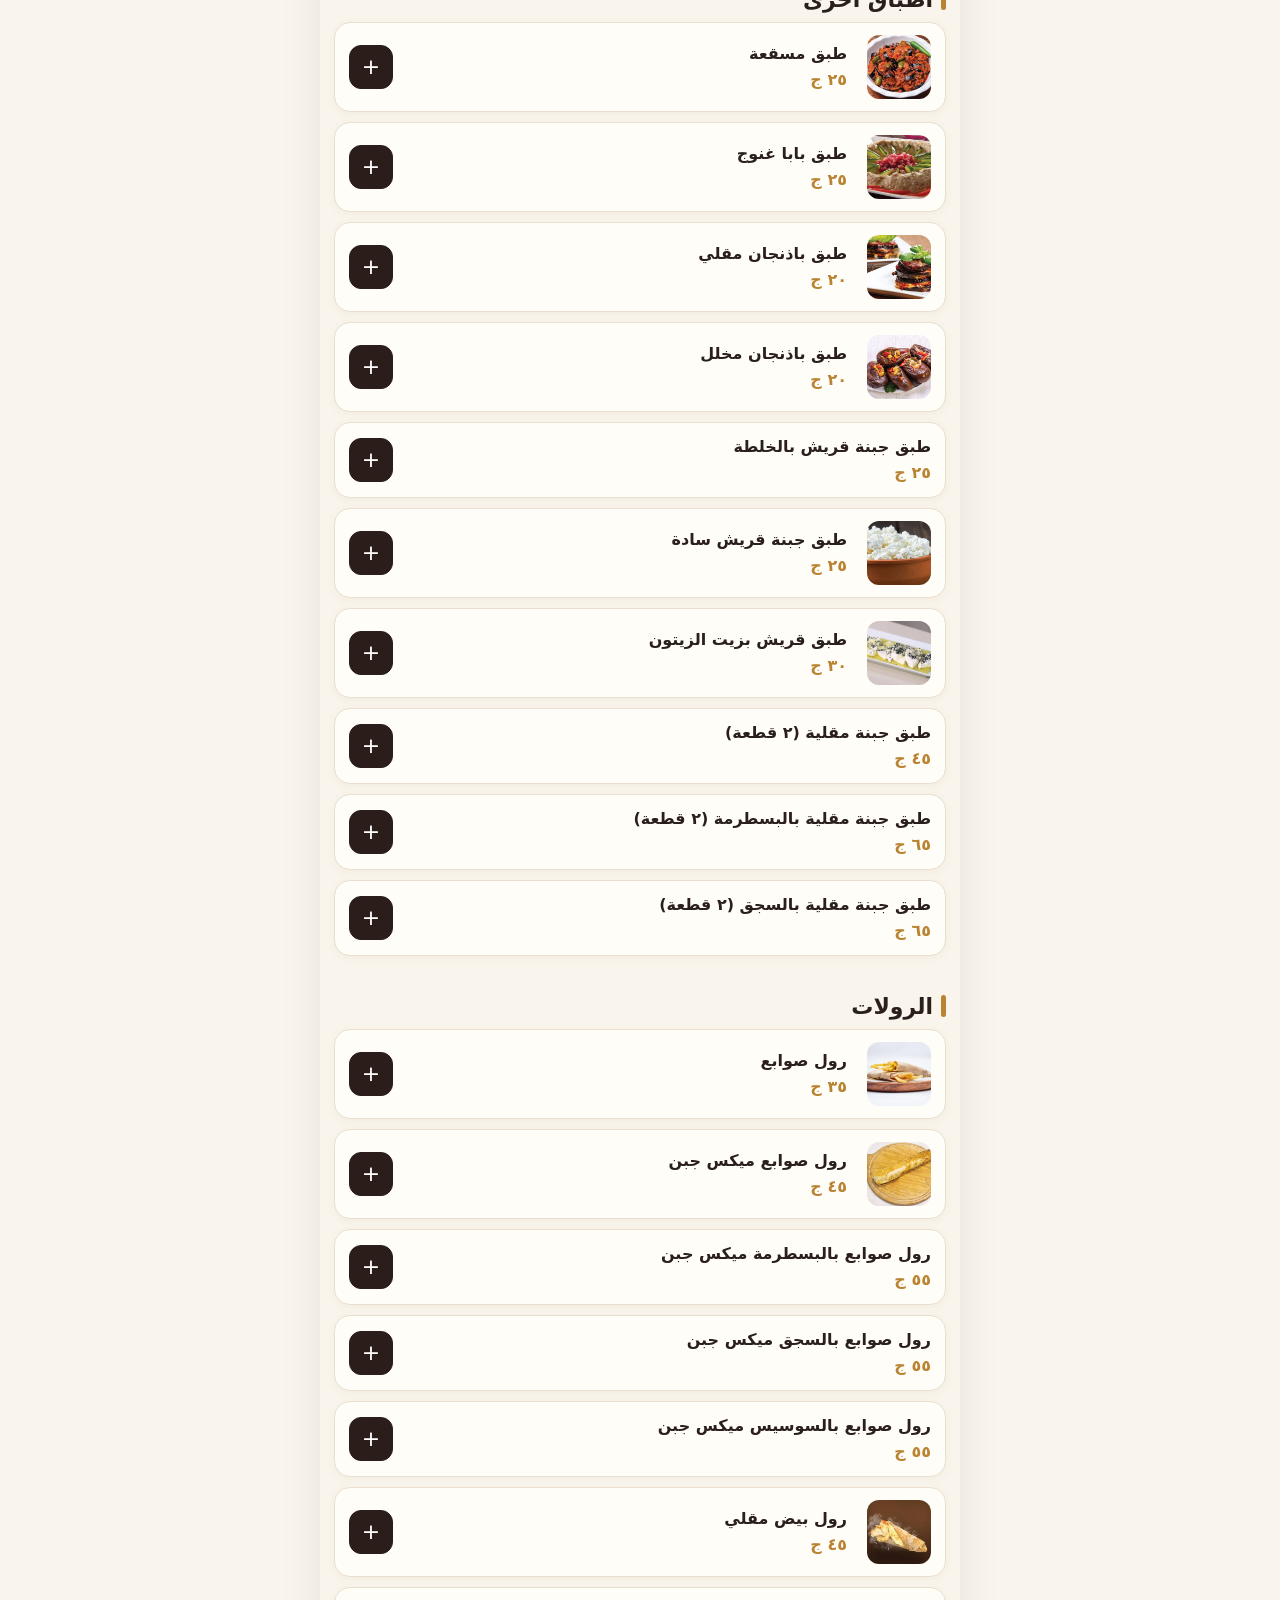
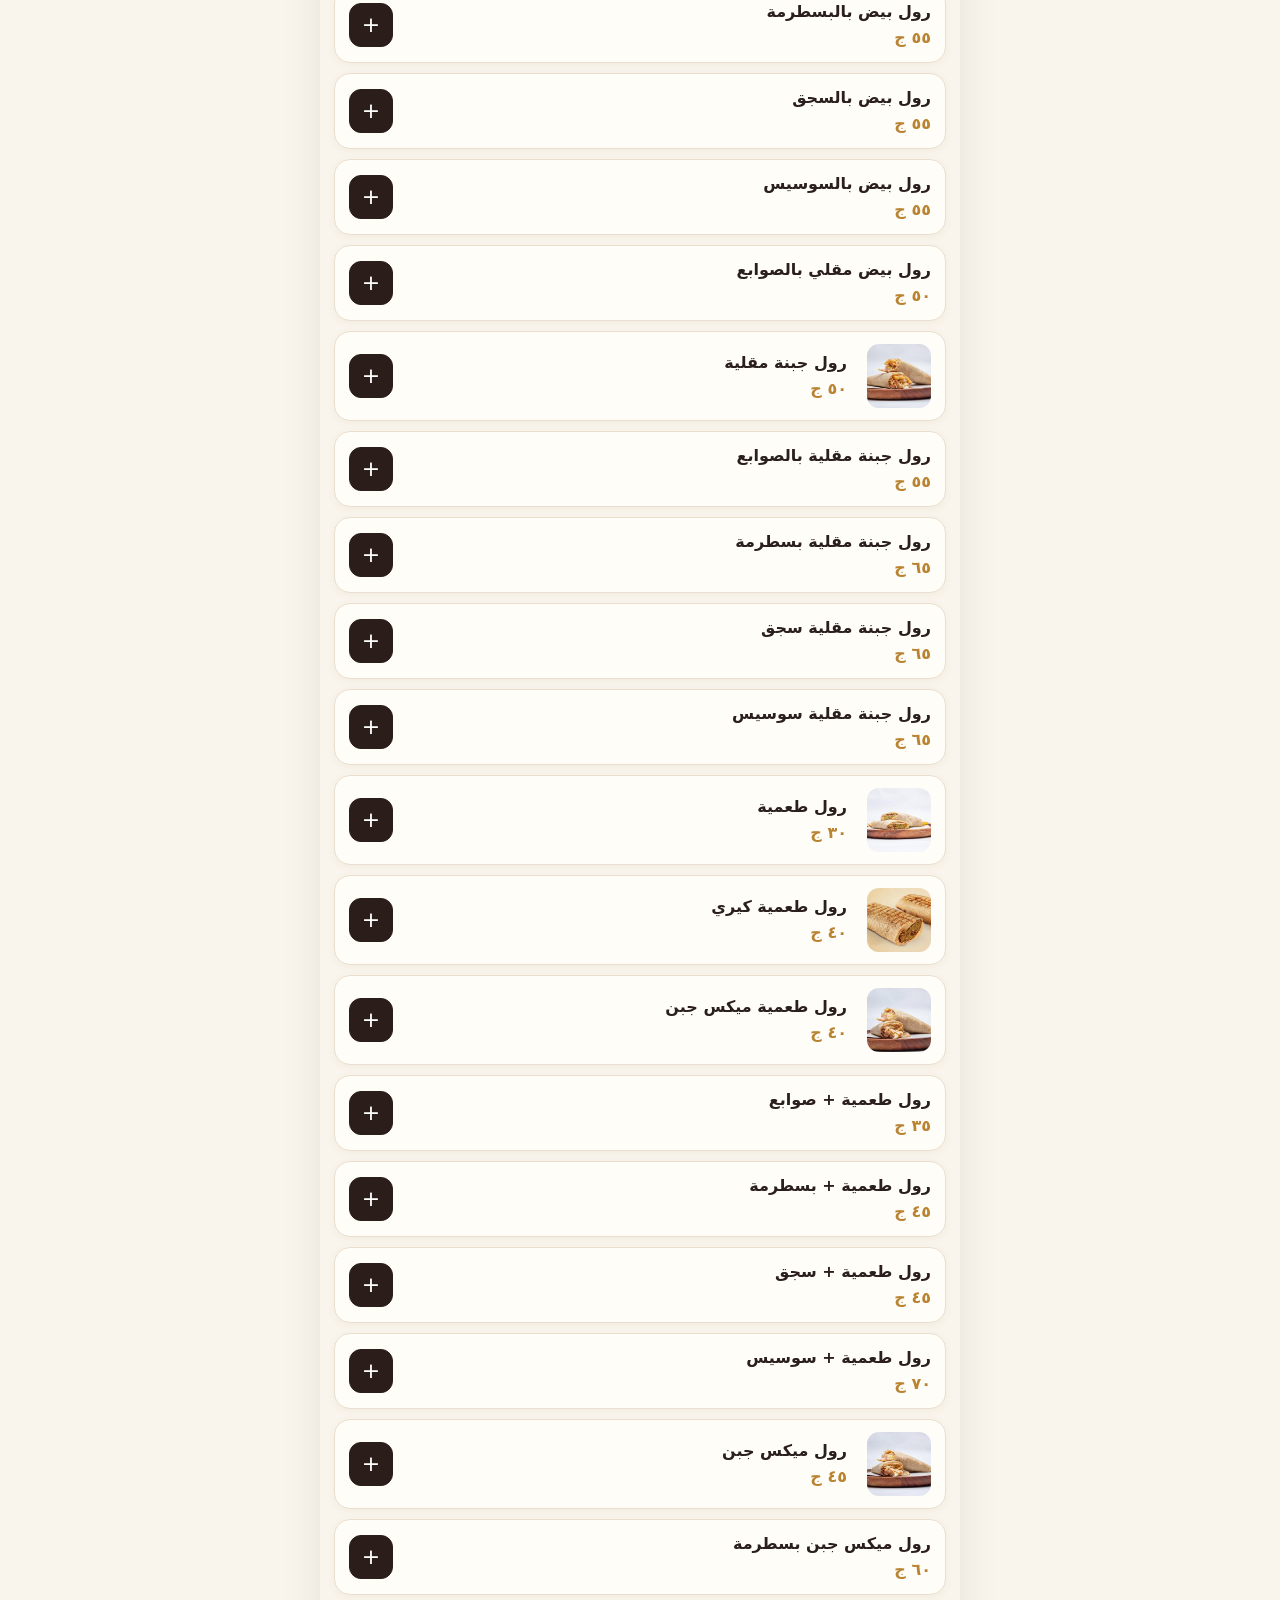
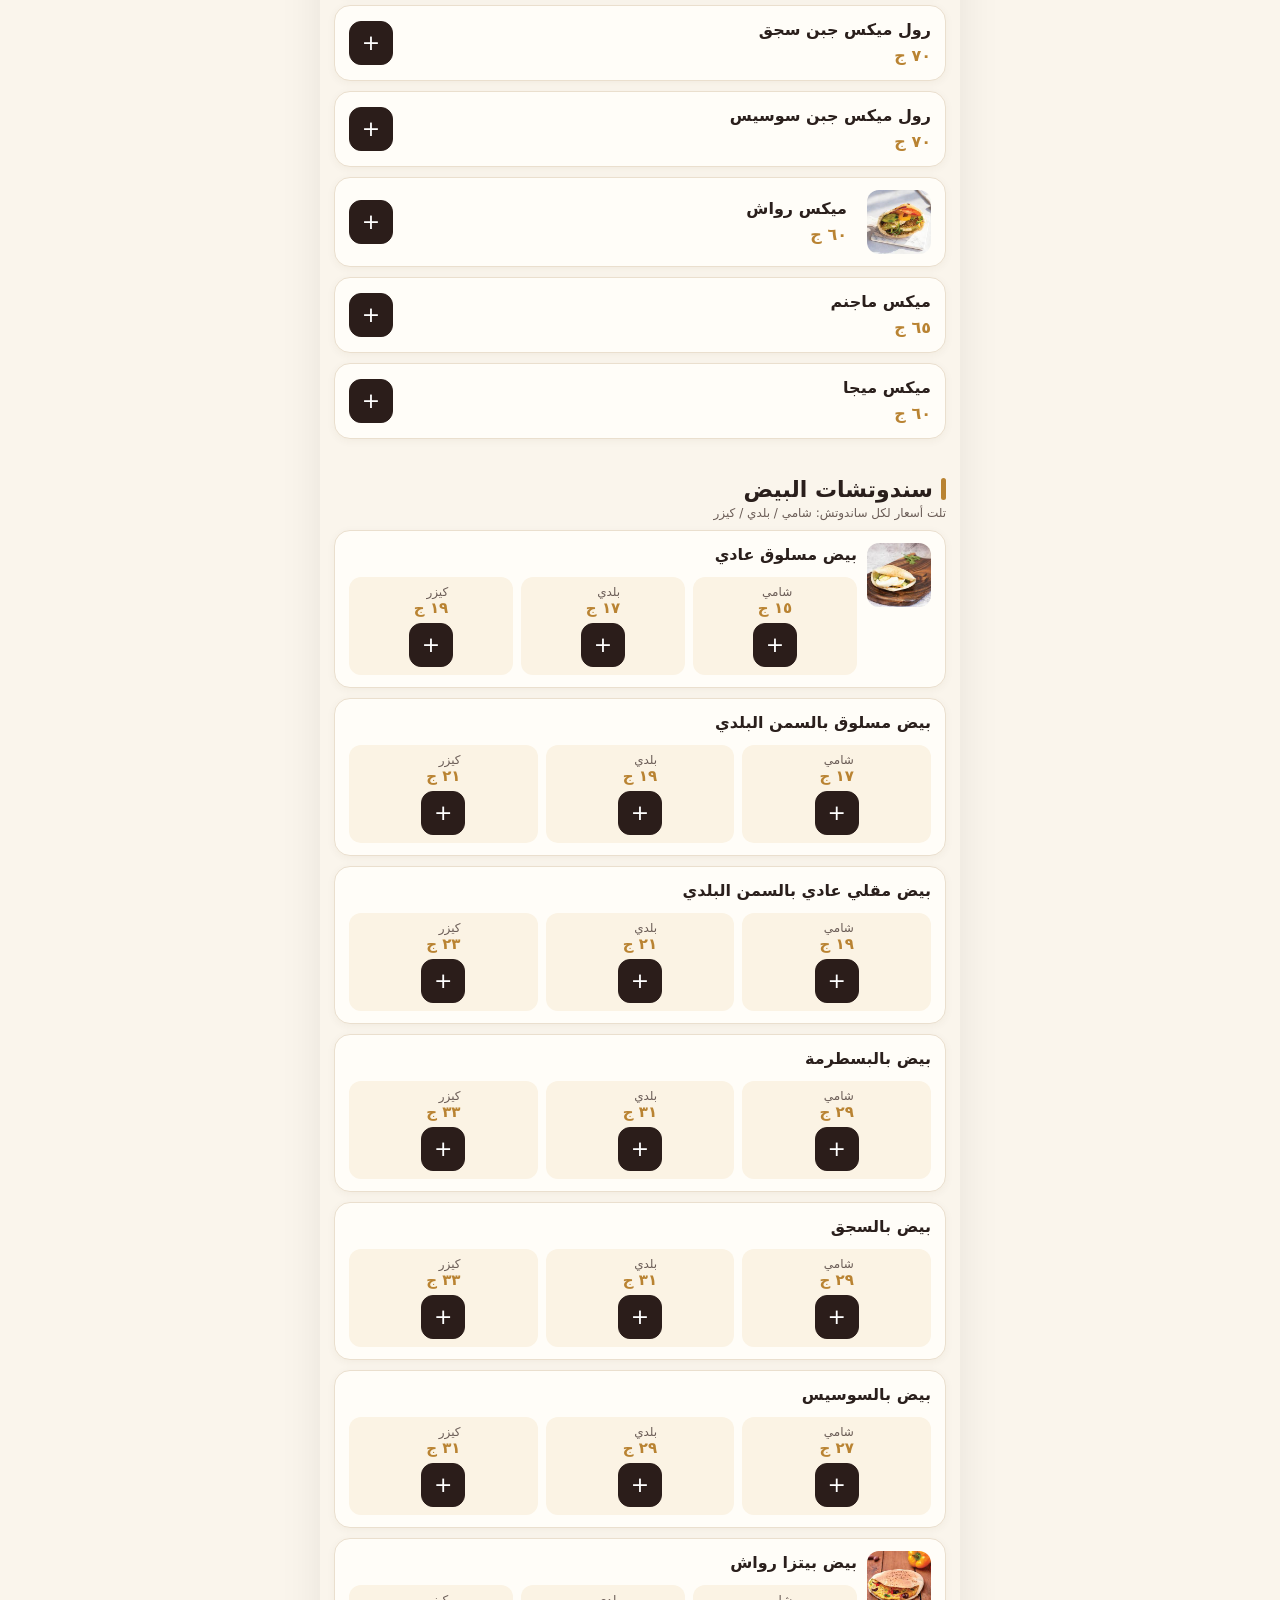
==== commit a44d4d42: "Add files via upload" ====
--- a/index.html
+++ b/index.html
@@ -13,15 +13,18 @@
 <meta name="mobile-web-app-capable" content="yes">
 <meta name="apple-mobile-web-app-title" content="فول محمود رواش">
 <meta name="apple-mobile-web-app-status-bar-style" content="black-translucent">
+<style>#splash{position:fixed;inset:0;z-index:99;background:#fff;display:flex;flex-direction:column;align-items:center;justify-content:center;gap:14px;transition:opacity .45s ease}#splash.out{opacity:0;pointer-events:none}#splash img{width:min(52vw,220px);height:auto;border-radius:28px;box-shadow:0 10px 30px rgba(150,57,34,.18);animation:sp .9s ease both}#splash b{font-size:26px;color:#963922;animation:sp .9s .15s ease both}#splash i{font-style:normal;color:#8a6b5e;font-size:14px;animation:sp .9s .3s ease both}@keyframes sp{from{opacity:0;transform:translateY(10px) scale(.96)}to{opacity:1;transform:none}}</style>
 <link rel="stylesheet" href="style.css">
 </head>
 <body>
+<div id="splash" aria-hidden="true"><img src="icon-512.png" alt="" width="220" height="220"><b>فول محمود رواش</b><i>رواش أصل الحكاية، من سنة ١٩١٤</i></div>
+<script>(function(){var s=document.getElementById('splash');try{if(sessionStorage.getItem('sp')){s.remove();return}sessionStorage.setItem('sp','1')}catch(e){}var t=Date.now();function go(){setTimeout(function(){s.className='out';setTimeout(function(){s.remove()},500)},Math.max(0,900-(Date.now()-t)))}if(document.readyState==='complete')go();else window.addEventListener('load',go);setTimeout(go,3500)})();</script>
 <div class="offline" id="offline" hidden>مفيش نت دلوقتي، المنيو شغال بس الإرسال محتاج نت</div>
 <header class="hero">
   <div class="hero-bg"></div>
   <div class="hero-in">
     <div class="brandrow">
-      <img src="icon-192.png" alt="شعار فول محمود رواش" class="logo">
+      <img src="icon-192.png" alt="شعار فول محمود رواش" class="logo" width="76" height="76">
       <button id="install" class="install" hidden type="button">ثبّت التطبيق</button>
       <button id="share" class="ghost" type="button" hidden aria-label="مشاركة">مشاركة</button>
     </div>
@@ -32,6 +35,7 @@
       <a class="btn wa" id="hero-wa" href="#" target="_blank" rel="noopener">اطلب على واتساب</a>
       <a class="btn alt" id="hero-call" href="#">اتصل بينا</a>
     </div>
+    <div class="strip" aria-hidden="true"><img src="p4.jpg" alt="" loading="lazy"><img src="p2.jpg" alt="" loading="lazy"><img src="p22.jpg" alt="" loading="lazy"><img src="p9.jpg" alt="" loading="lazy"><img src="p25.jpg" alt="" loading="lazy"></div>
     <button type="button" class="reorder" id="reorder" hidden></button>
     <button type="button" class="getapp" id="getapp" hidden>حمّل التطبيق على موبايلك</button>
   </div>
--- a/style.css
+++ b/style.css
@@ -4,16 +4,17 @@
 html,body{margin:0;background:var(--cream);color:var(--ink);font-family:"Noto Naskh Arabic","Geeza Pro","Segoe UI",Tahoma,system-ui,sans-serif;-webkit-text-size-adjust:100%}
 button,input,select,textarea{font:inherit;color:inherit}
 .offline{background:#7a2e1f;color:#fff;text-align:center;font-size:13px;padding:6px 10px}
-.hero{position:relative;color:#fff;overflow:hidden;padding:calc(14px + env(safe-area-inset-top)) 18px 22px;background:var(--brand)}
-.hero-bg{position:absolute;inset:0;background:linear-gradient(180deg,rgba(43,29,26,.55),rgba(43,29,26,.94)),url(hero.jpg) center/cover}
+.hero{position:relative;color:#fff;overflow:hidden;padding:calc(14px + env(safe-area-inset-top)) 18px 22px;background:#963922;border-radius:0 0 28px 28px}
+.hero-bg{position:absolute;inset:0;background:linear-gradient(180deg,rgba(150,57,34,.78),rgba(110,38,22,.96)),url(hero.jpg) center/cover}
 .hero-in{position:relative}
 .brandrow{display:flex;align-items:center;gap:10px}
-.logo{width:64px;height:64px;border-radius:16px;border:2px solid var(--gold2);box-shadow:0 6px 18px rgba(0,0,0,.35);background:#e8d9c0}
+.logo{width:76px;height:76px;border-radius:20px;border:3px solid #fff;box-shadow:0 8px 22px rgba(0,0,0,.3);background:#fff;object-fit:contain}
 .install,.ghost{margin-inline-start:auto;background:rgba(255,255,255,.14);color:#fff;border:1px solid rgba(255,255,255,.4);border-radius:22px;padding:8px 16px;font-weight:700;min-height:44px;backdrop-filter:blur(6px)}
 .install{background:var(--gold);border-color:var(--gold2)}
 .ghost{margin-inline-start:0}
 h1{font-size:30px;margin:14px 0 2px;letter-spacing:.2px}
-.tag{margin:0;color:var(--gold2);font-size:15px}
+.tag{margin:0;color:#f6dcb4;font-size:15px}
+.strip{display:flex;gap:8px;margin-top:14px}.strip img{flex:1;min-width:0;aspect-ratio:1;object-fit:cover;border-radius:50%;border:2px solid rgba(255,255,255,.85);box-shadow:0 4px 10px rgba(0,0,0,.25)}
 .cta{display:flex;gap:10px;margin-top:16px}
 .btn{flex:1;text-align:center;text-decoration:none;font-weight:800;padding:13px 10px;border-radius:14px;min-height:48px;display:flex;align-items:center;justify-content:center}
 .btn.wa{background:var(--wa);color:#fff;box-shadow:0 6px 16px rgba(31,157,85,.35)}
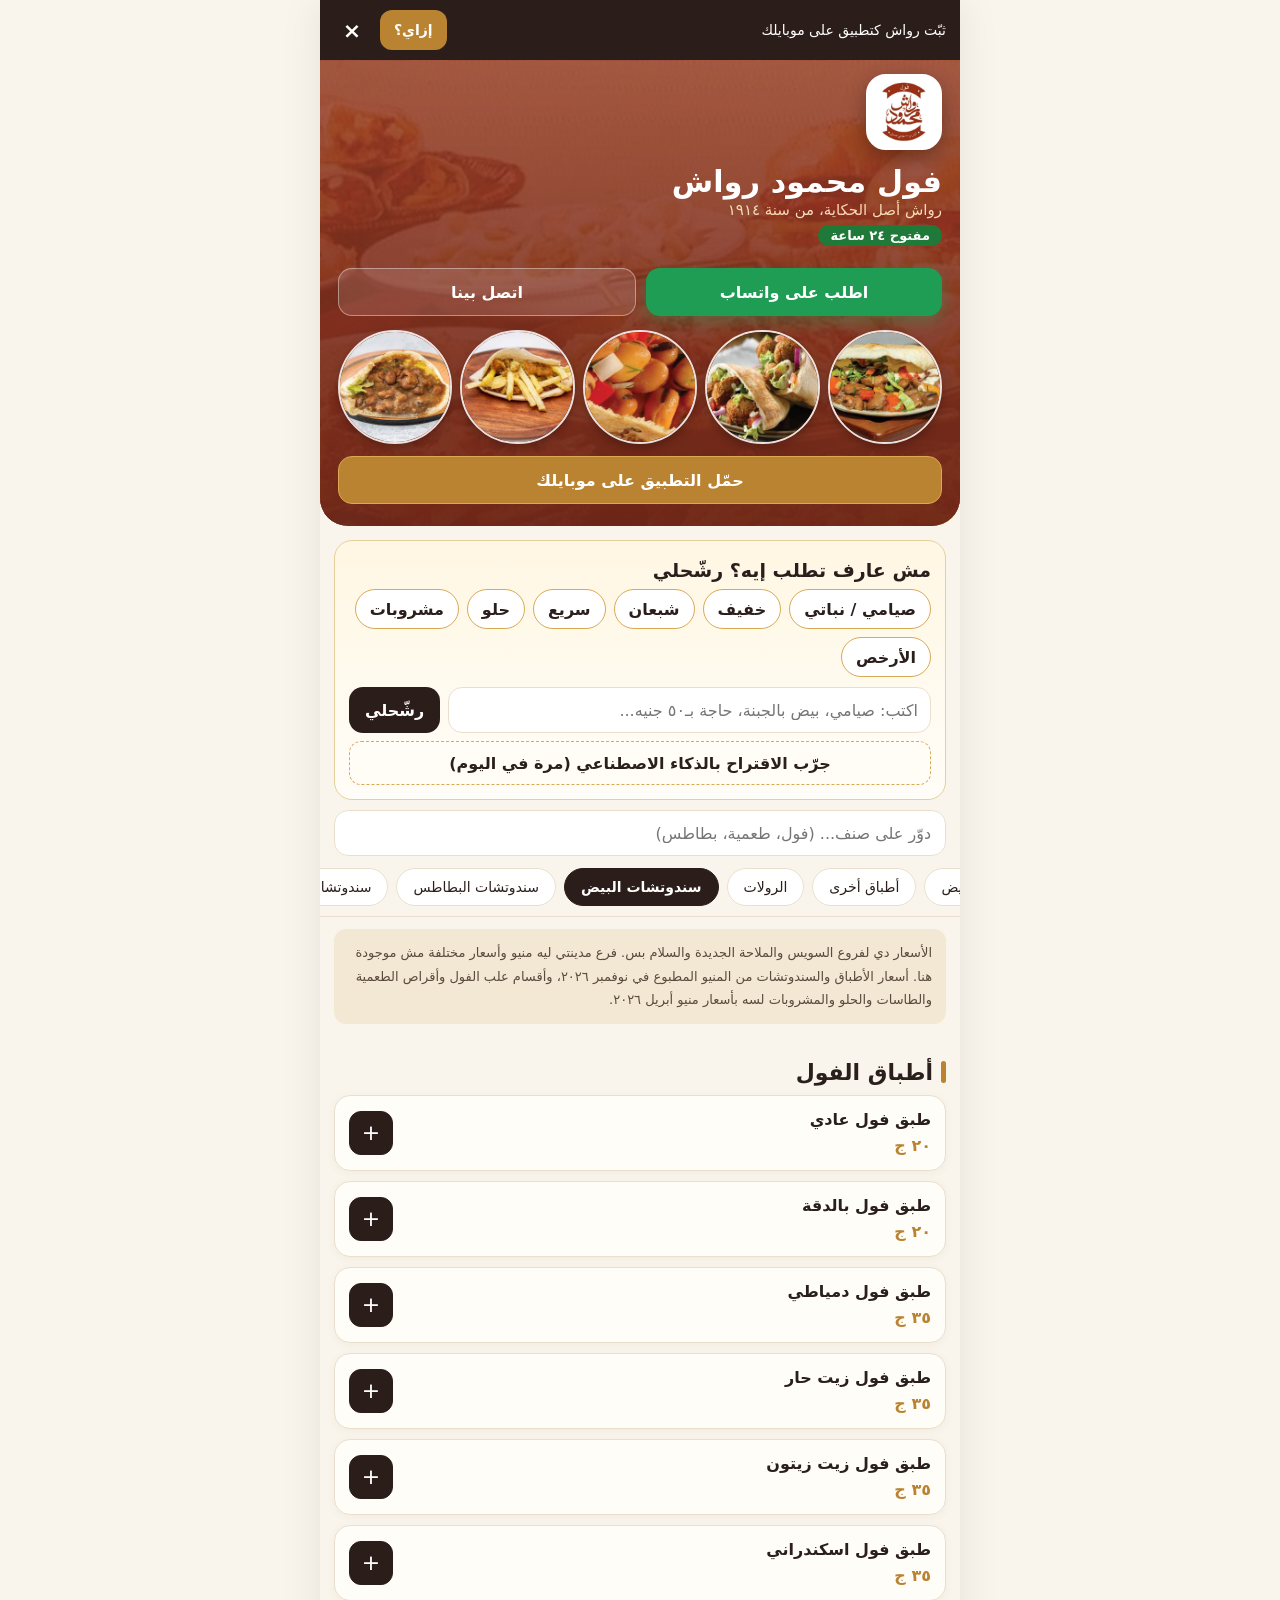
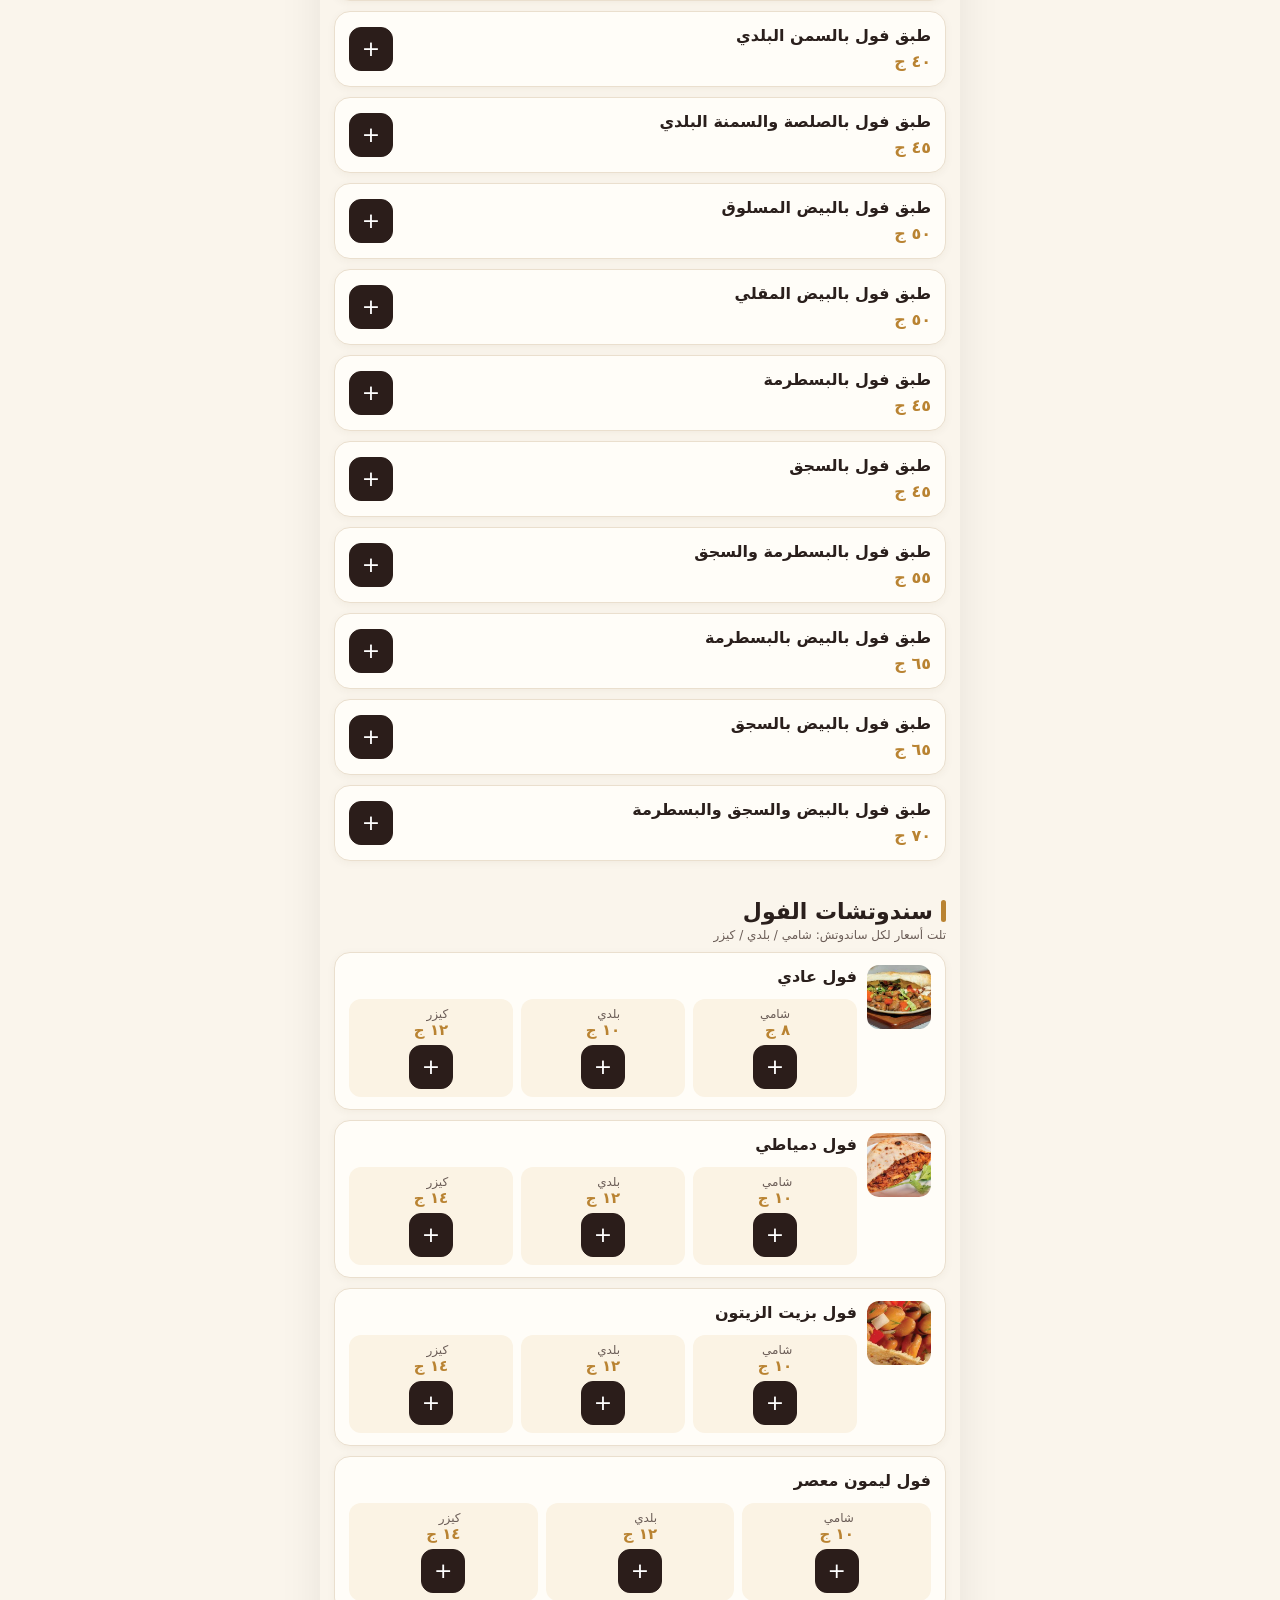
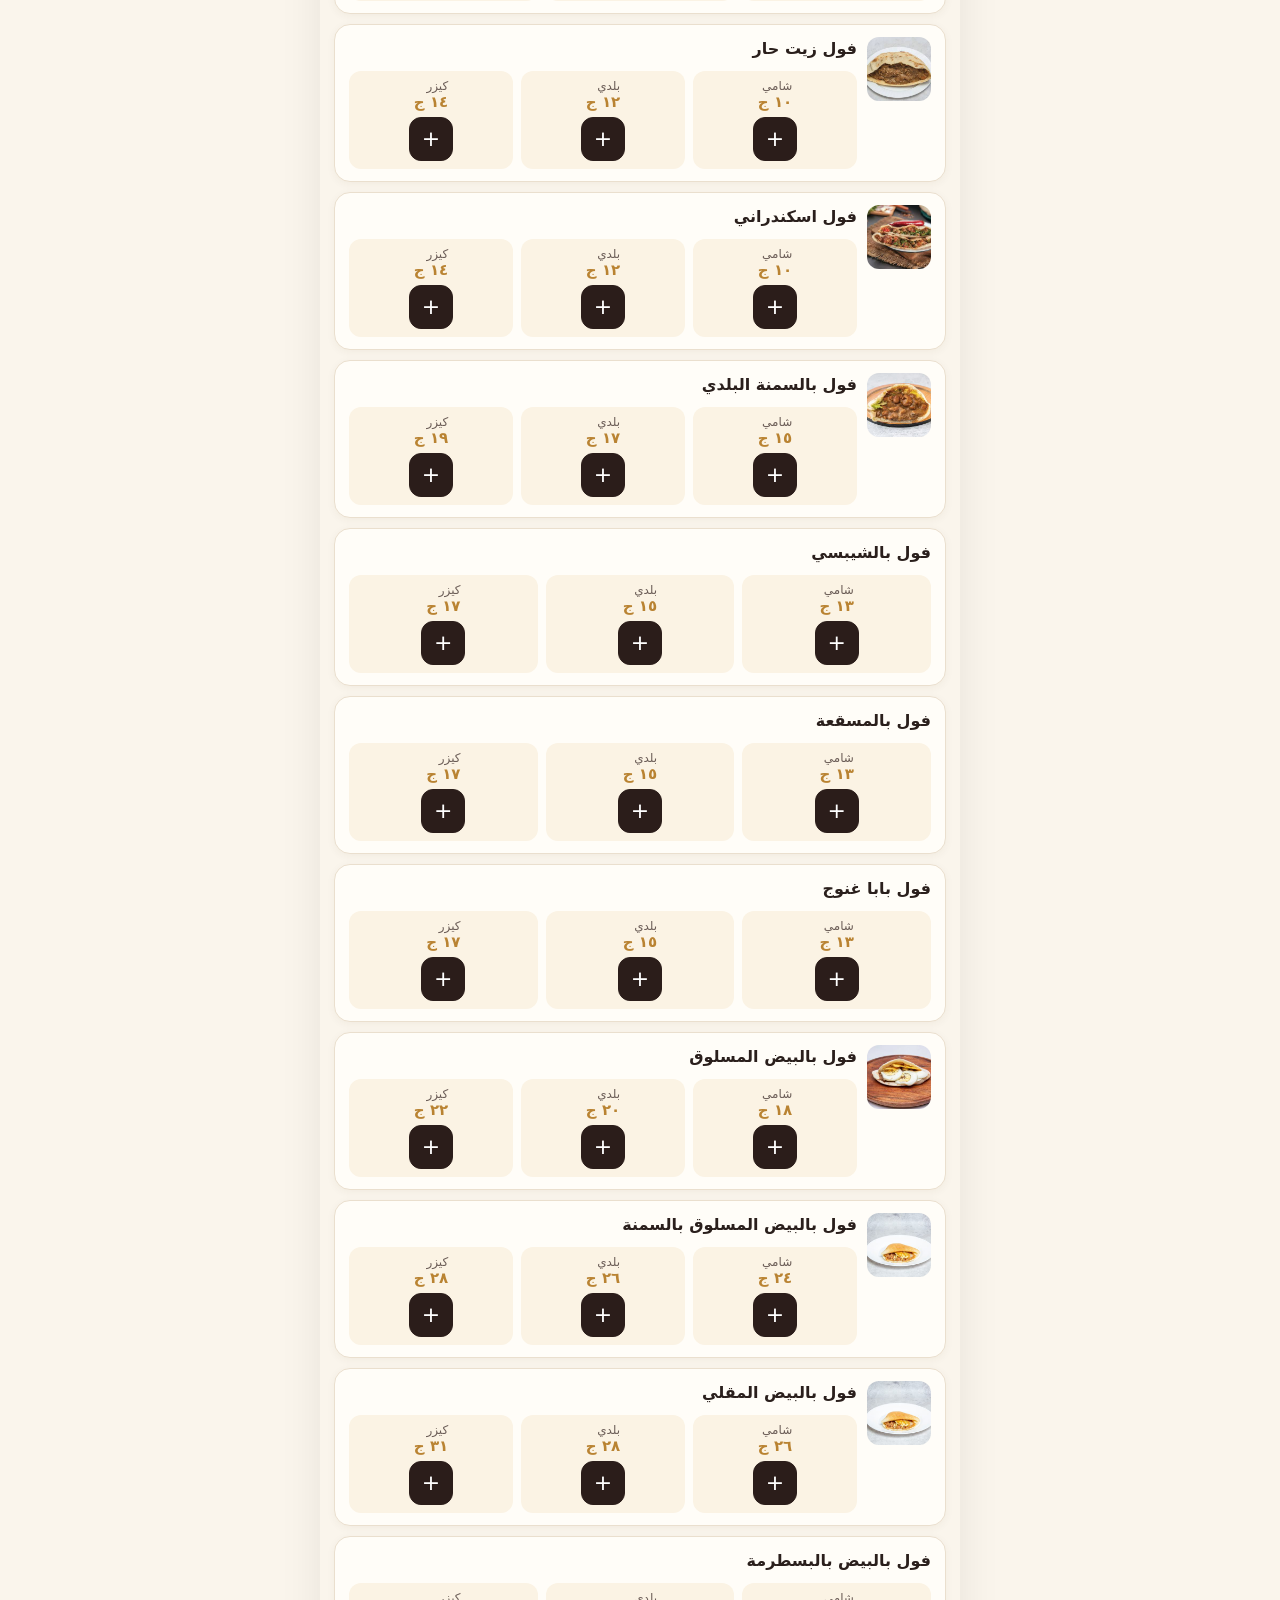
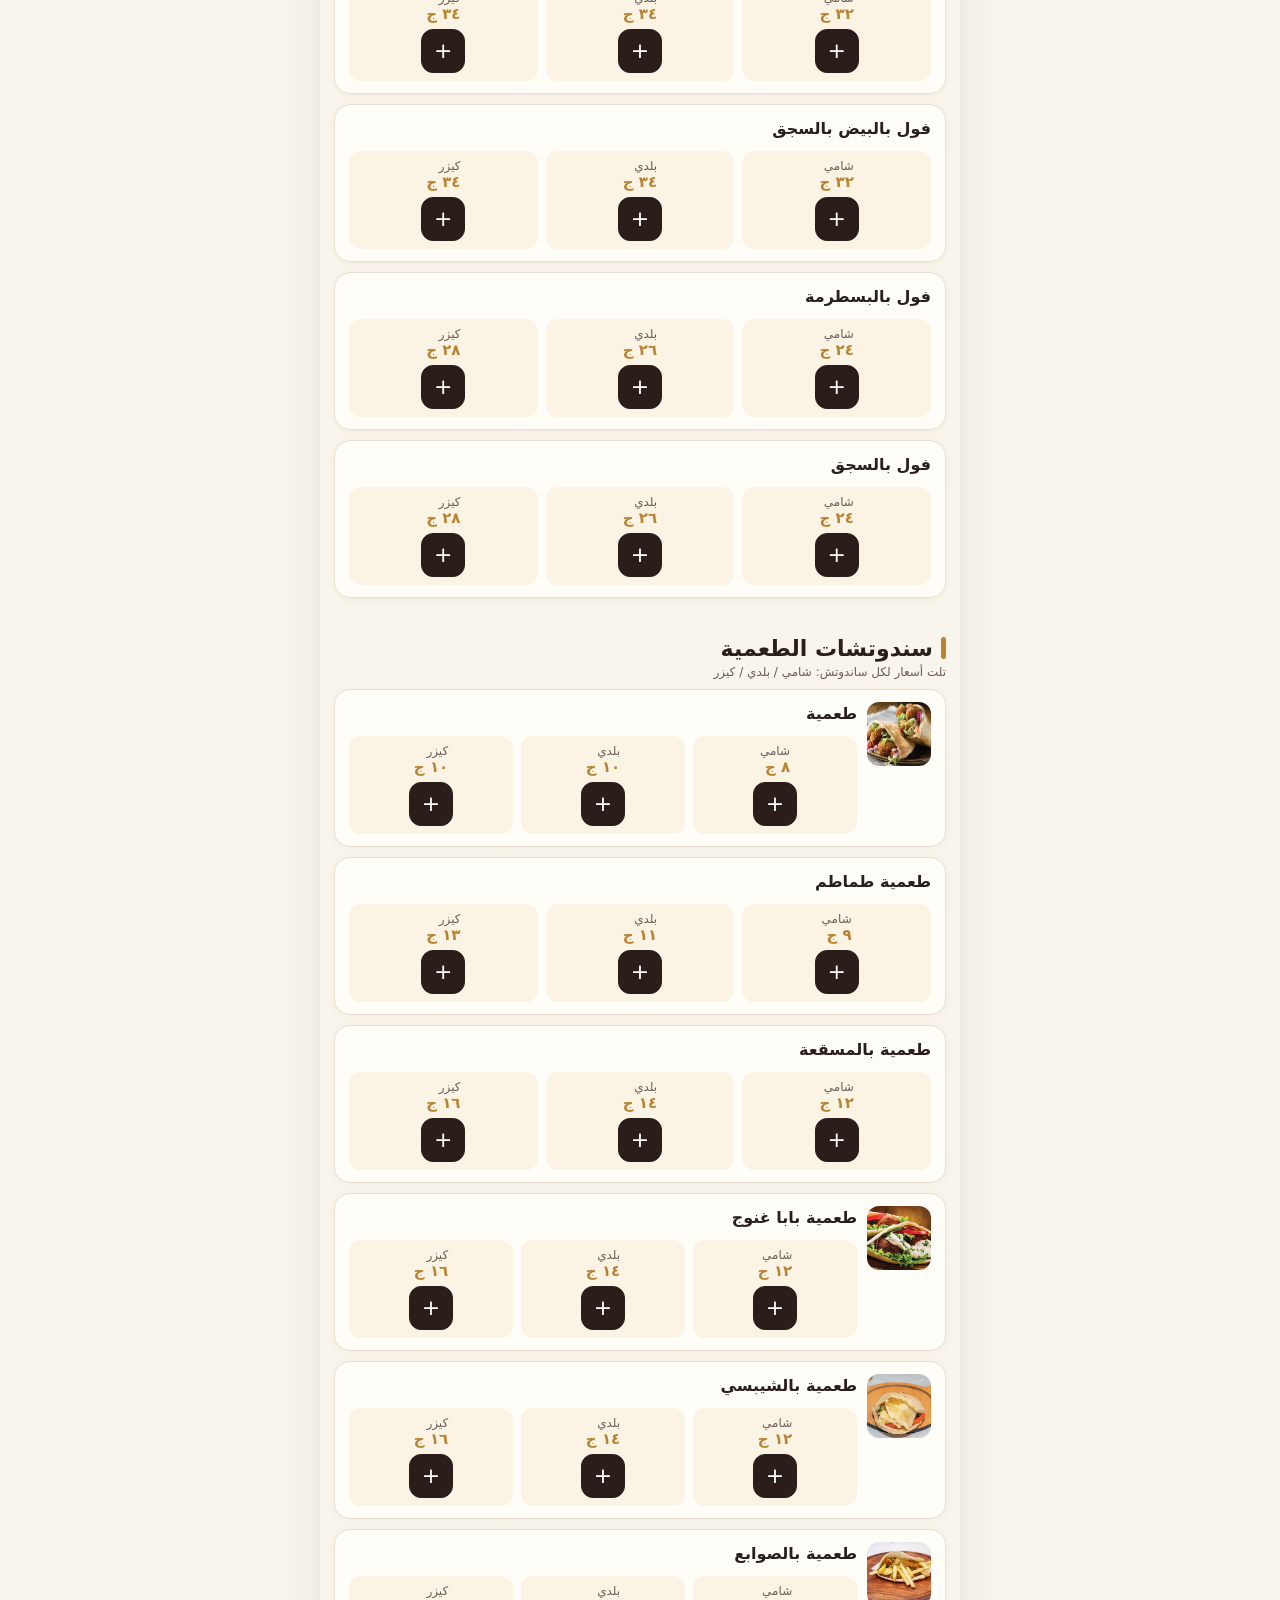
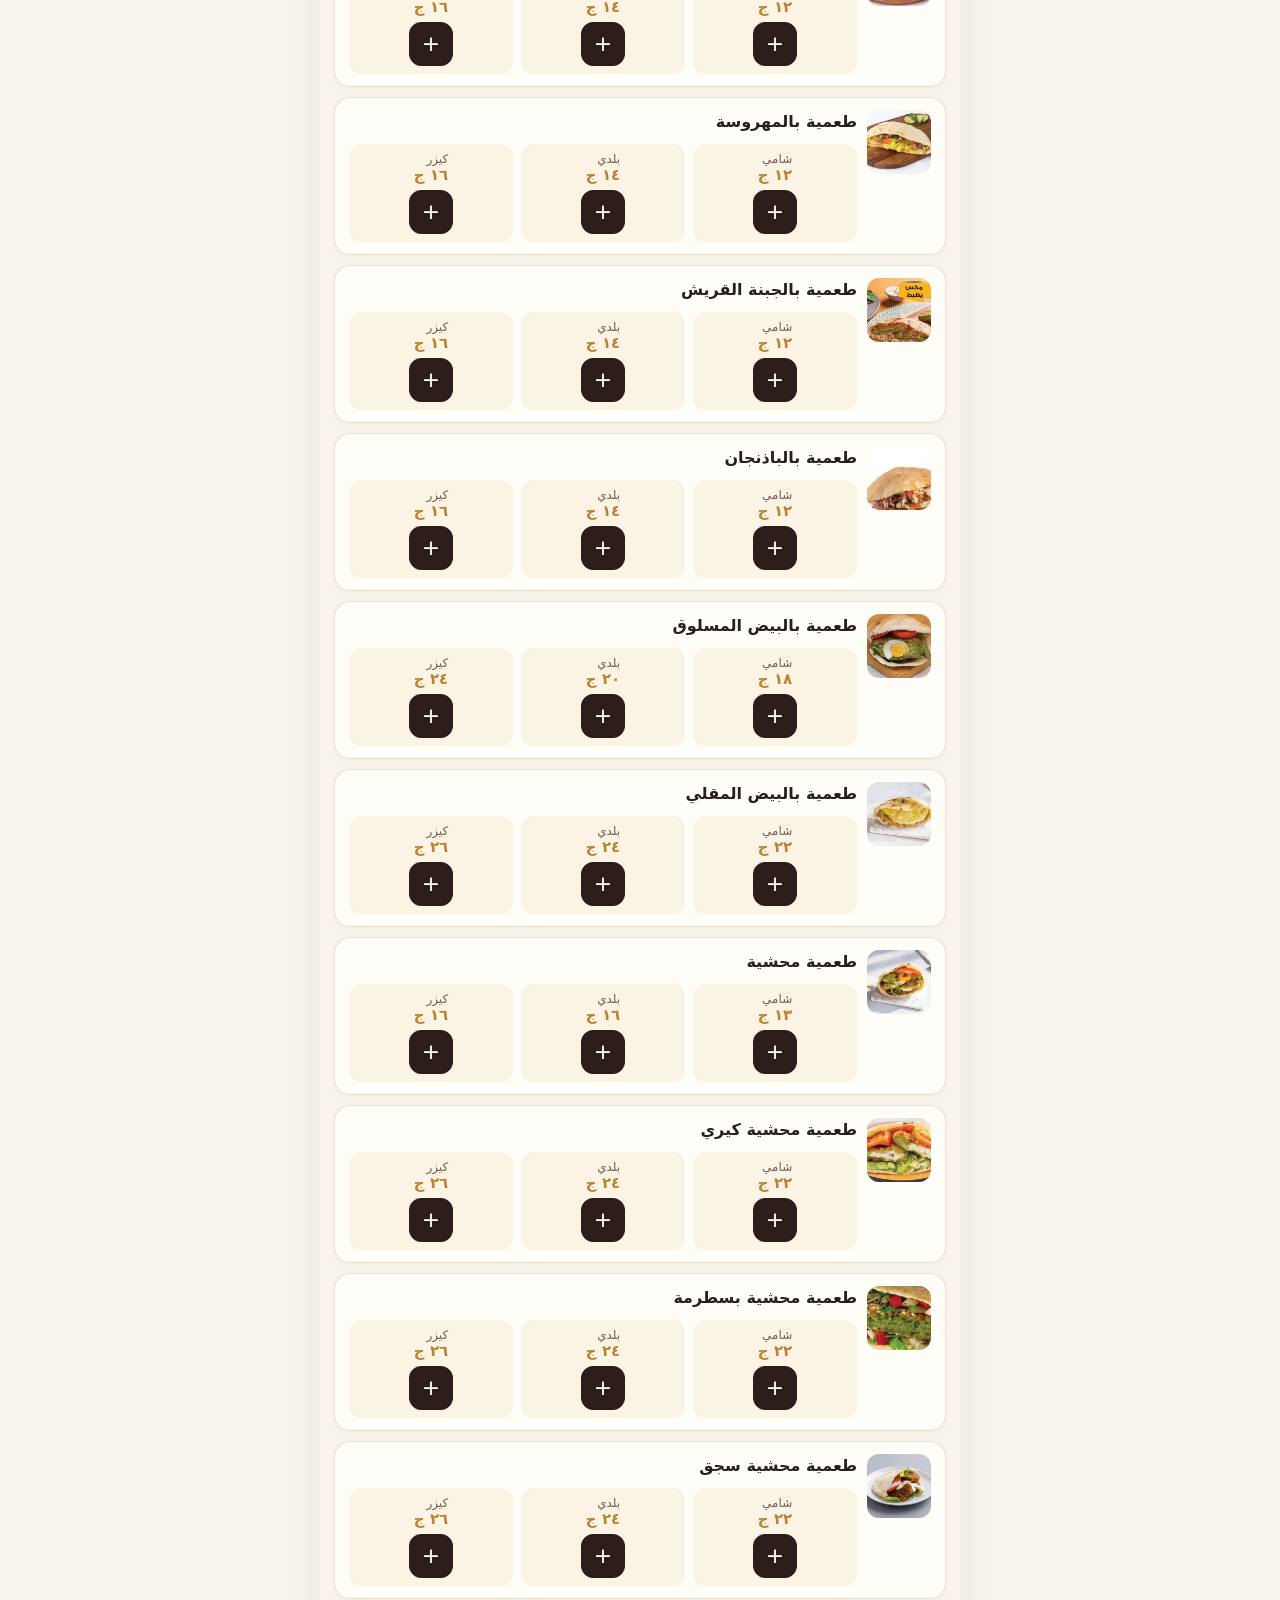
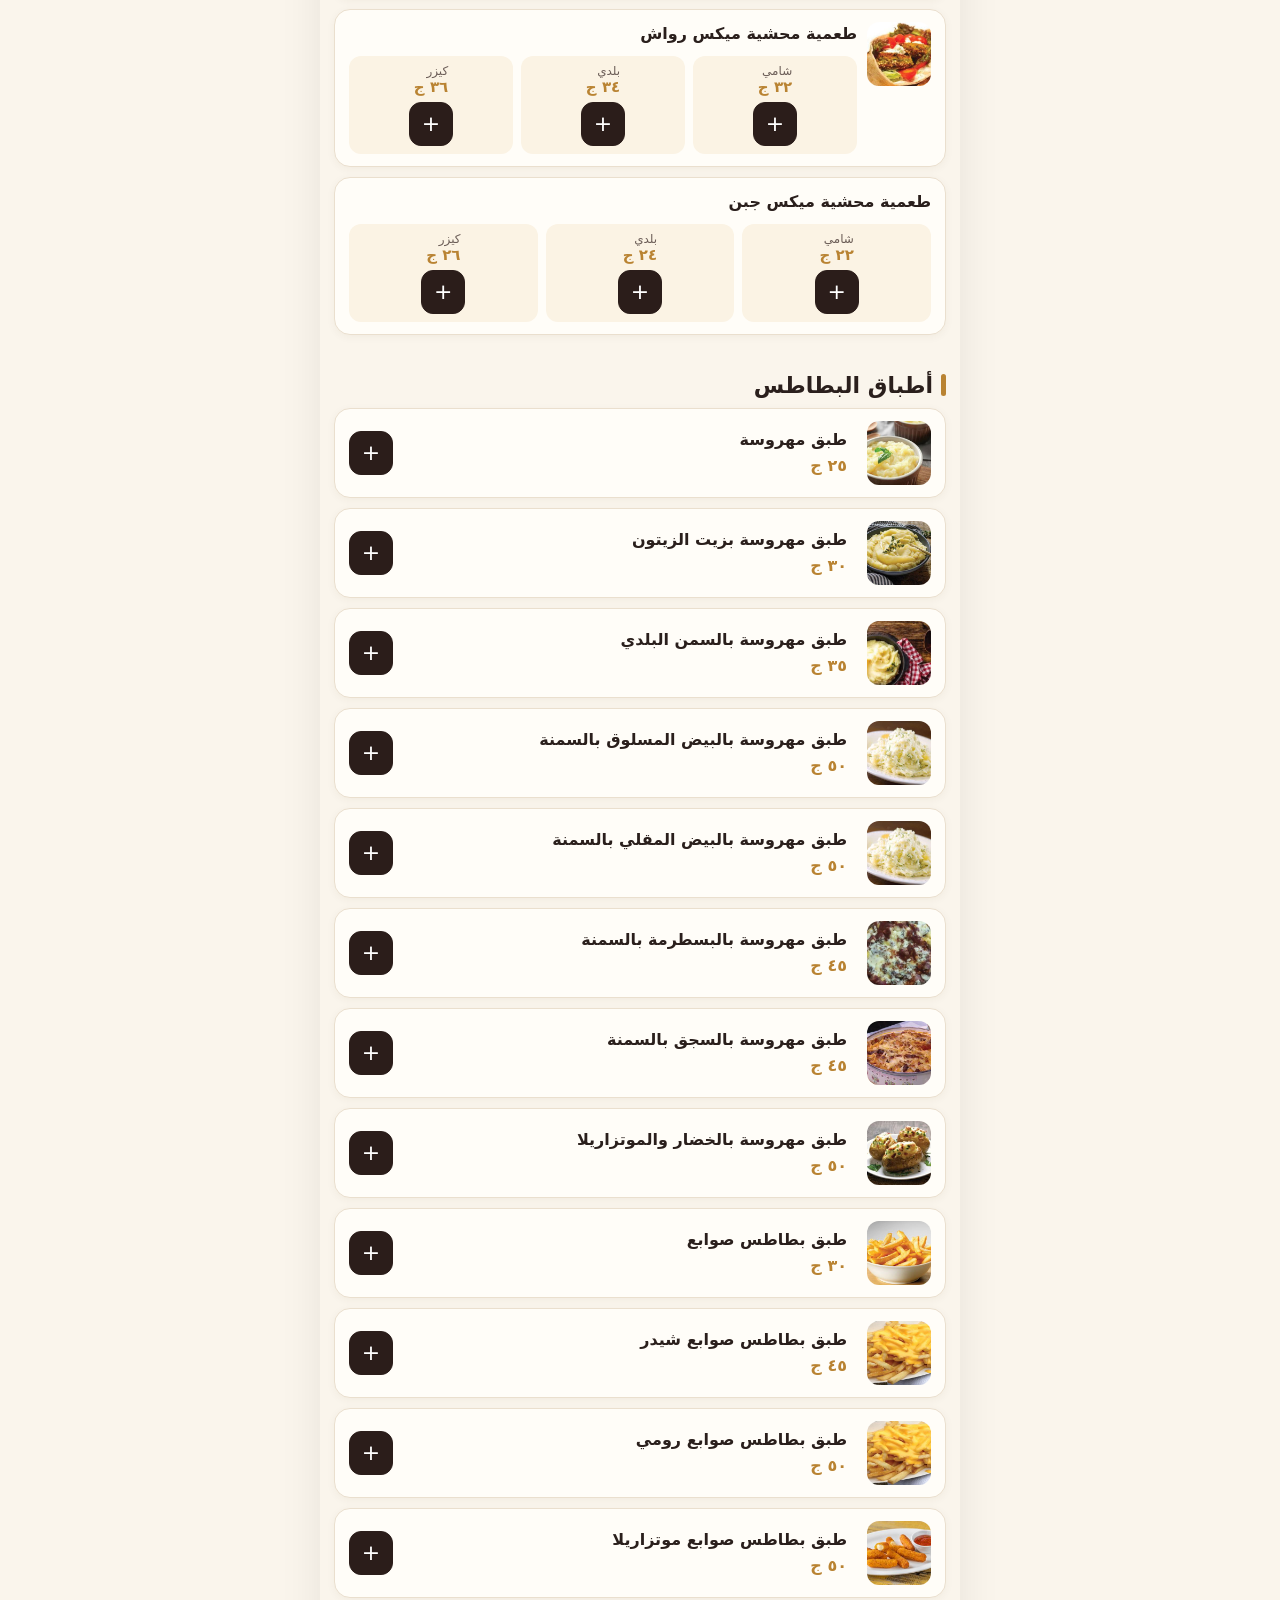
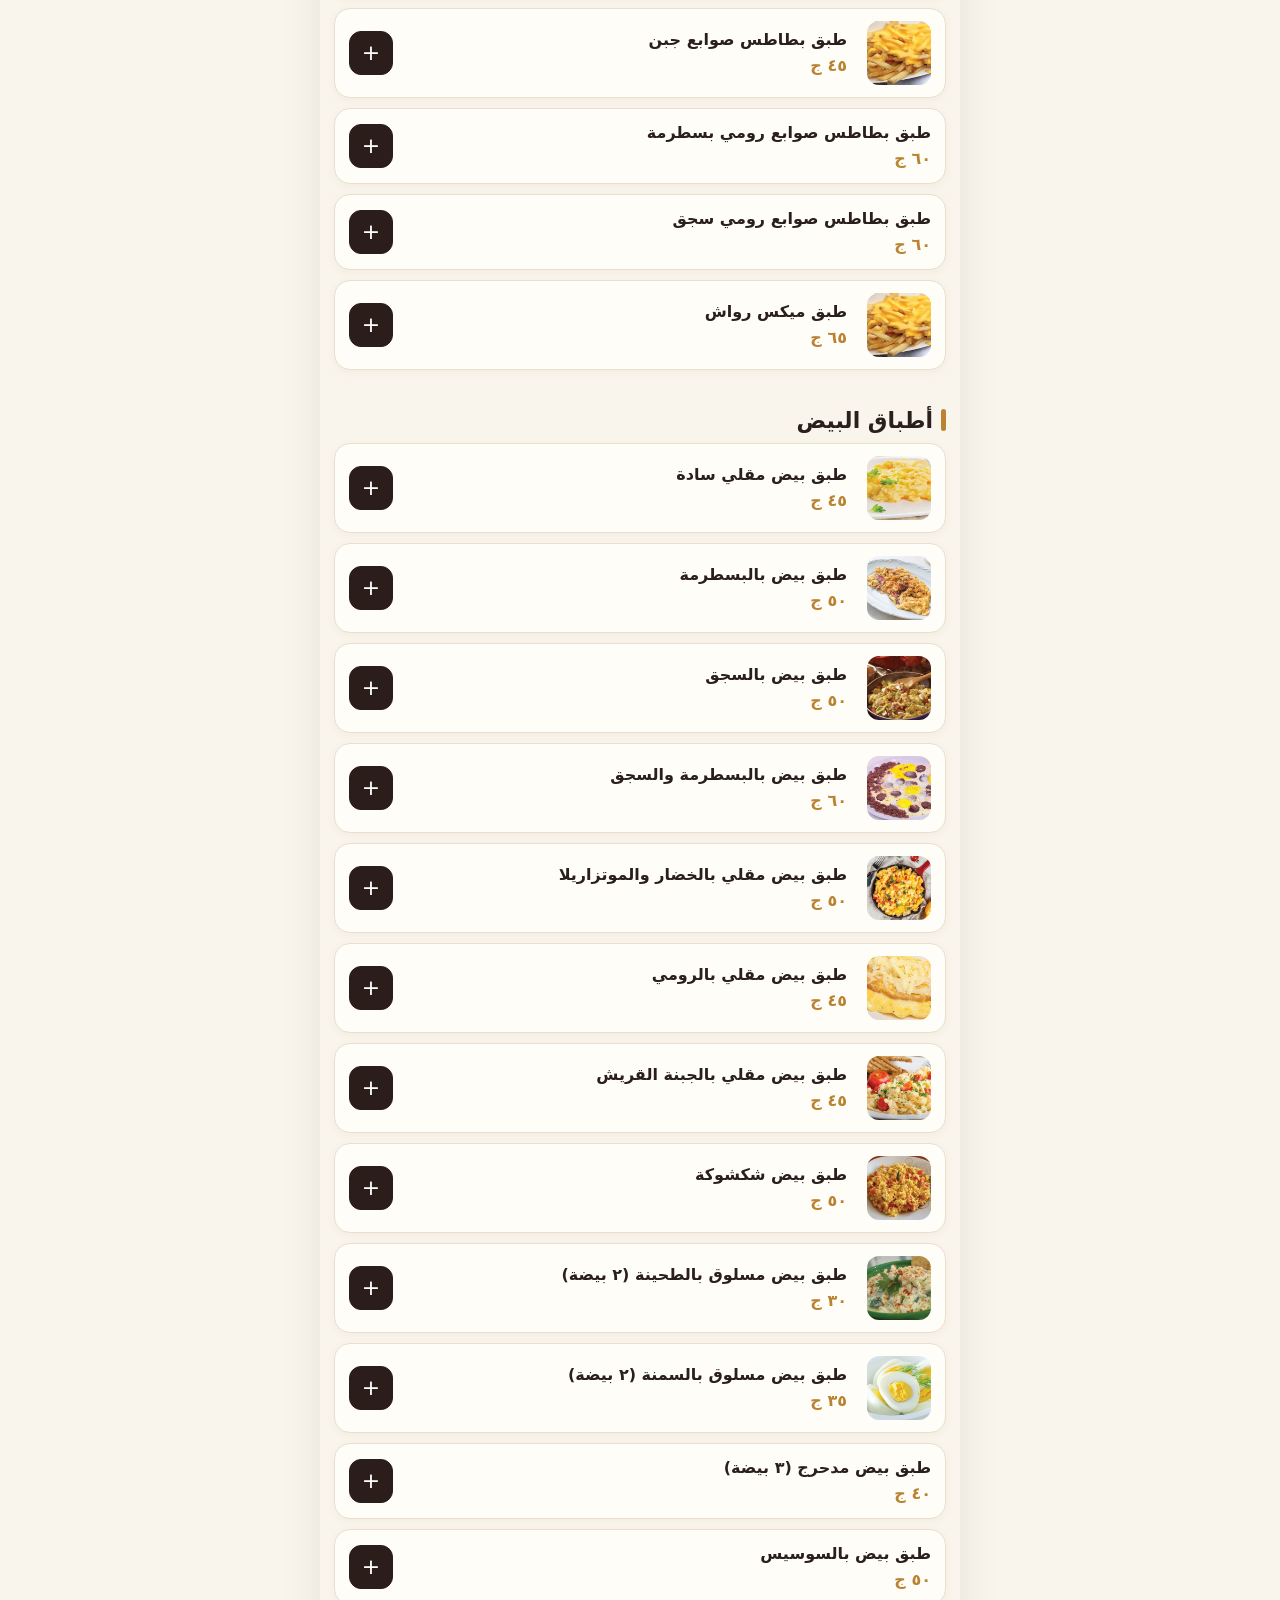
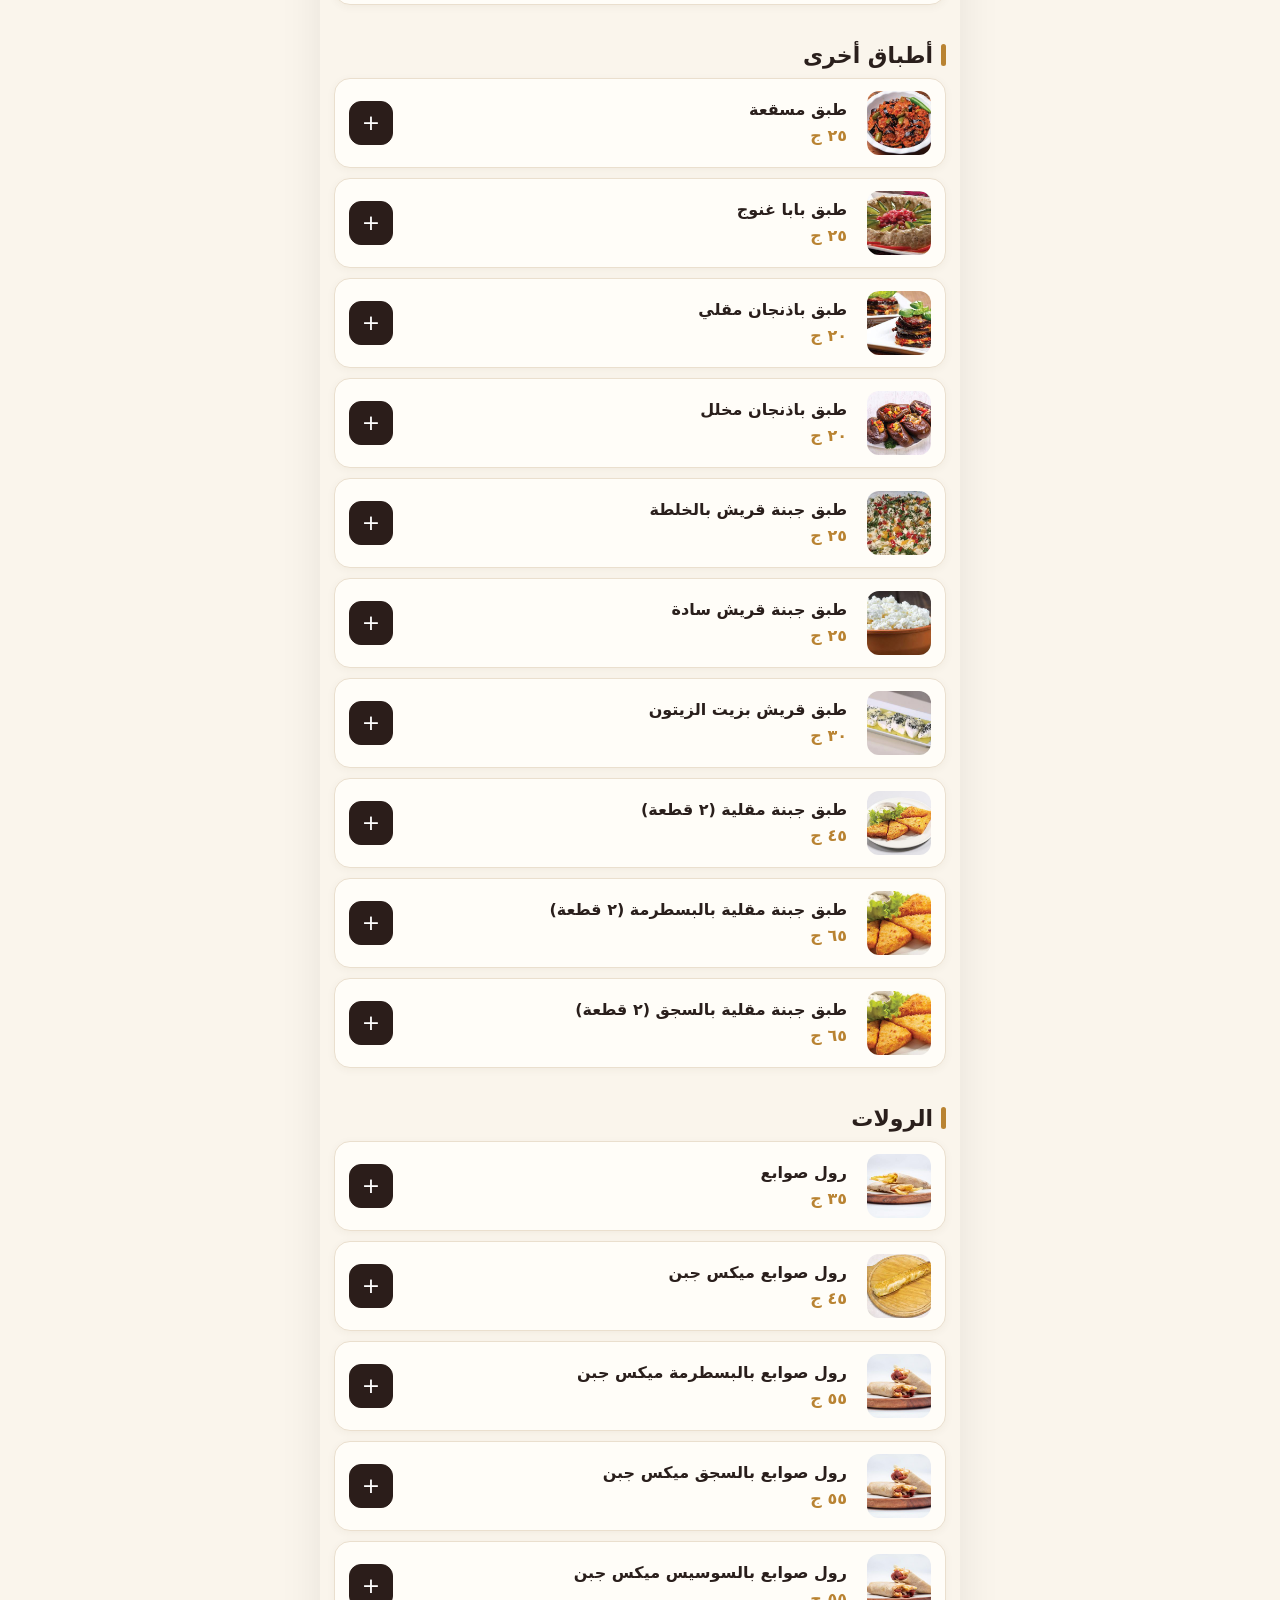
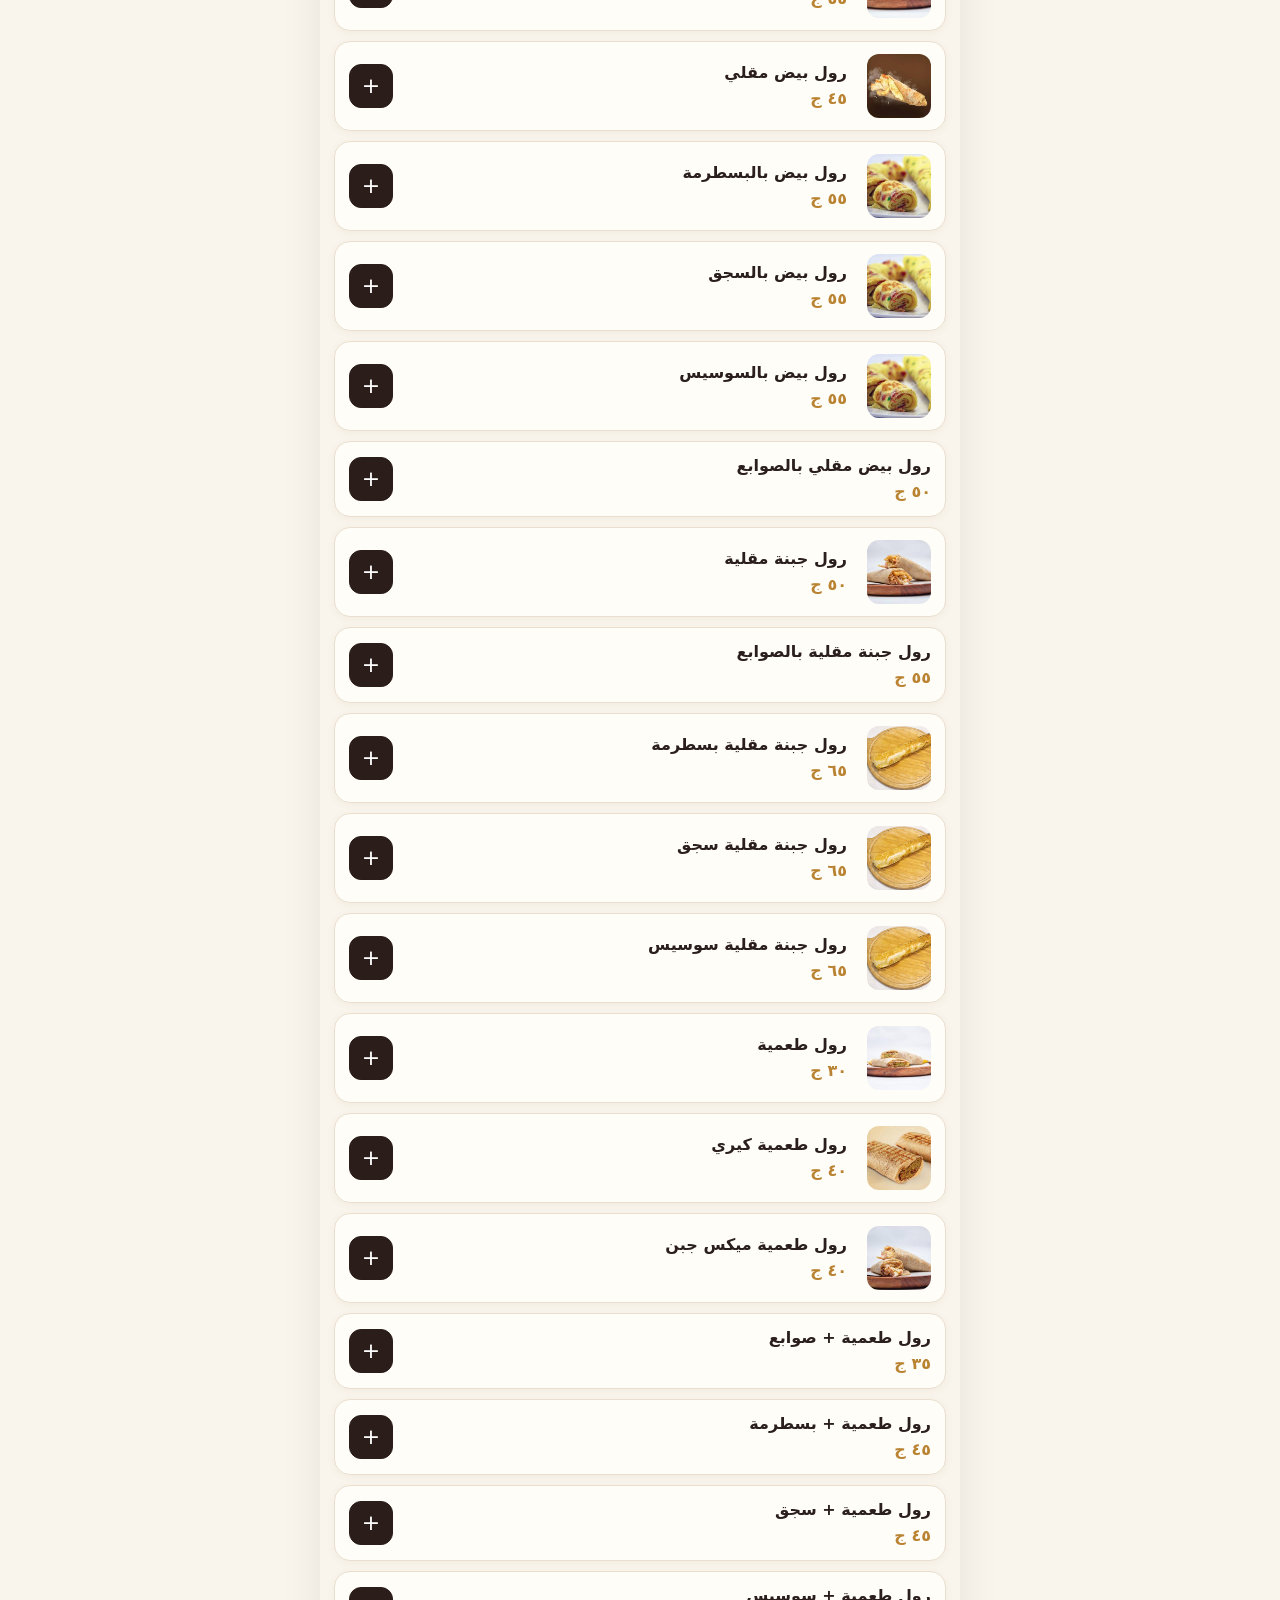
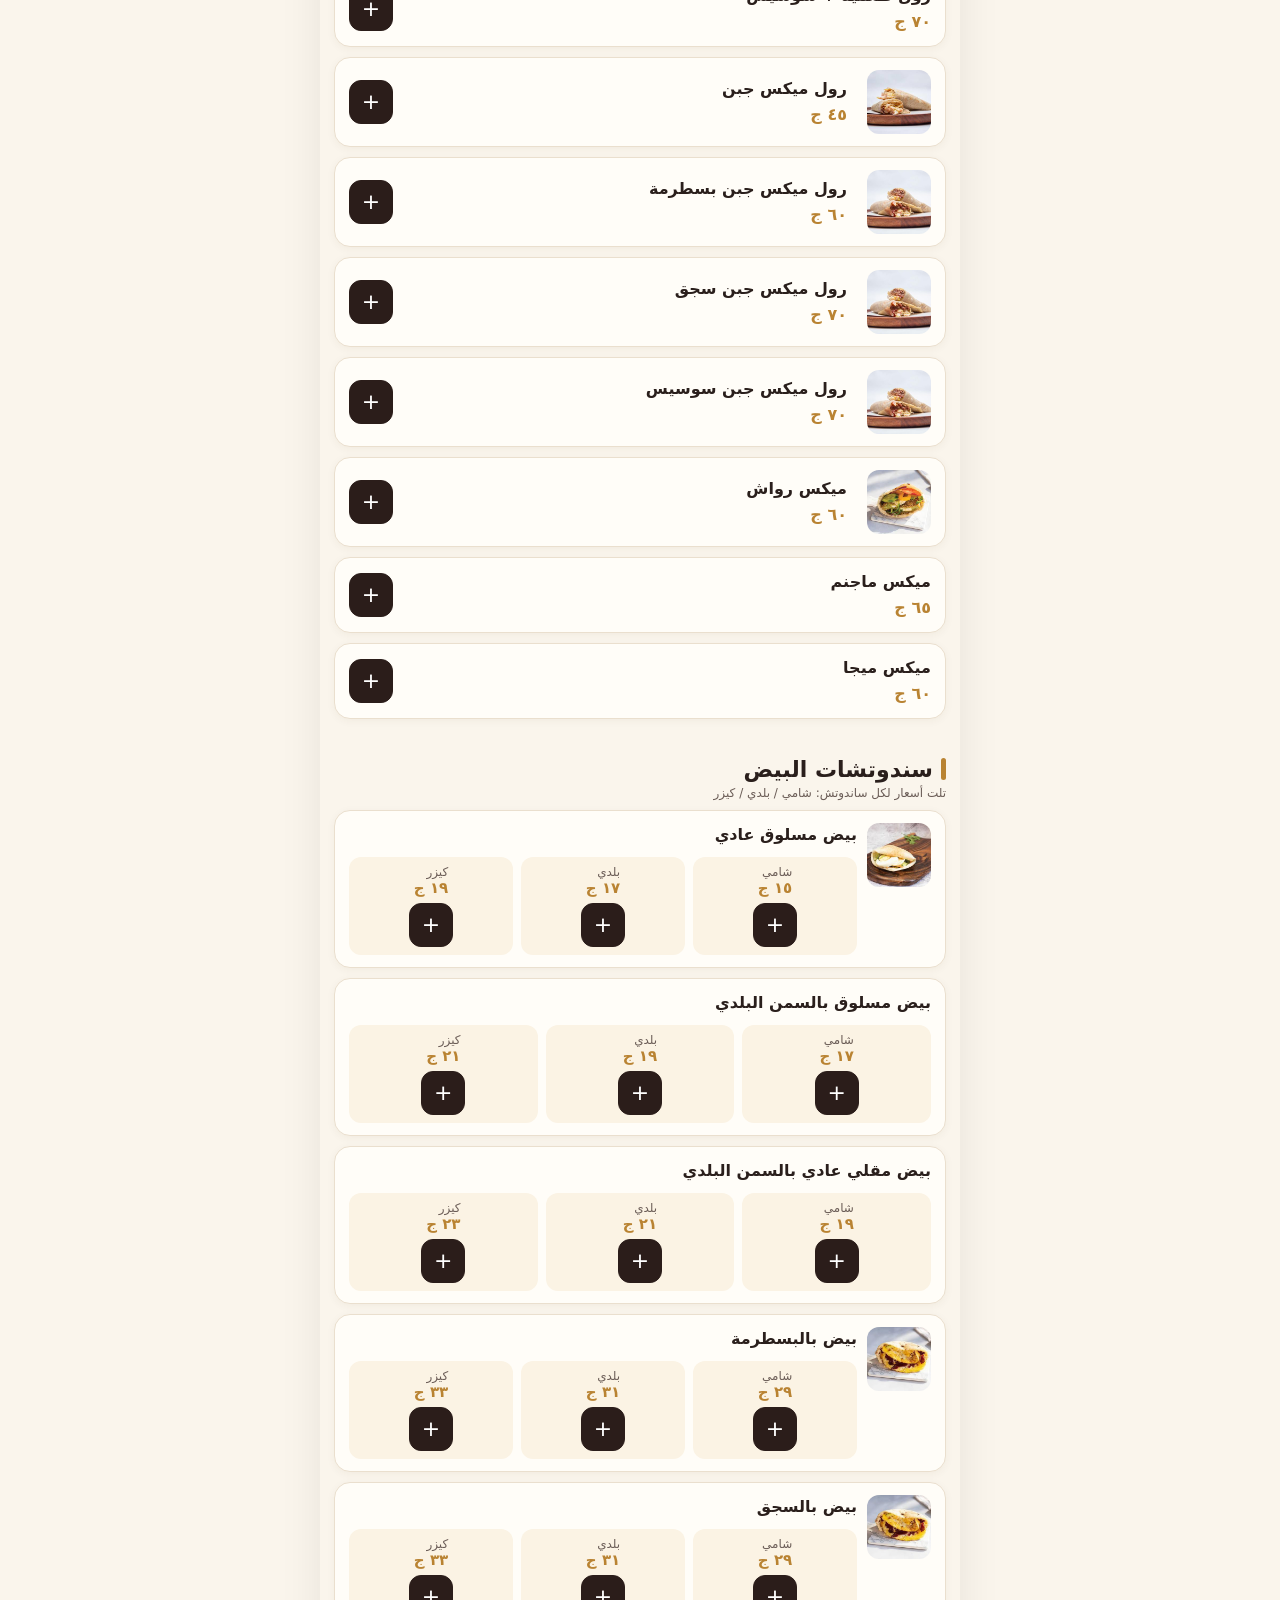
==== commit 5dca205e: "Add files via upload" ====
--- a/index.html
+++ b/index.html
@@ -14,7 +14,7 @@
 <meta name="apple-mobile-web-app-title" content="فول محمود رواش">
 <meta name="apple-mobile-web-app-status-bar-style" content="black-translucent">
 <style>#splash{position:fixed;inset:0;z-index:99;background:#fff;display:flex;flex-direction:column;align-items:center;justify-content:center;gap:14px;transition:opacity .45s ease}#splash.out{opacity:0;pointer-events:none}#splash img{width:min(52vw,220px);height:auto;border-radius:28px;box-shadow:0 10px 30px rgba(150,57,34,.18);animation:sp .9s ease both}#splash b{font-size:26px;color:#963922;animation:sp .9s .15s ease both}#splash i{font-style:normal;color:#8a6b5e;font-size:14px;animation:sp .9s .3s ease both}@keyframes sp{from{opacity:0;transform:translateY(10px) scale(.96)}to{opacity:1;transform:none}}</style>
-<link rel="stylesheet" href="style.css">
+<link rel="stylesheet" href="style.css?v=14">
 </head>
 <body>
 <div id="splash" aria-hidden="true"><img src="icon-512.png" alt="" width="220" height="220"><b>فول محمود رواش</b><i>رواش أصل الحكاية، من سنة ١٩١٤</i></div>
@@ -138,6 +138,6 @@
     <p class="muted">هيفتح واتساب برسالة جاهزة. الطلب بيتأكد من المطعم بعد ما يستلم الرسالة، والإجمالي بدون التوصيل. بياناتك محفوظة على موبايلك بس.</p>
   </div>
 </div>
-<script src="app.js"></script>
+<script src="app.js?v=14"></script>
 </body>
 </html>
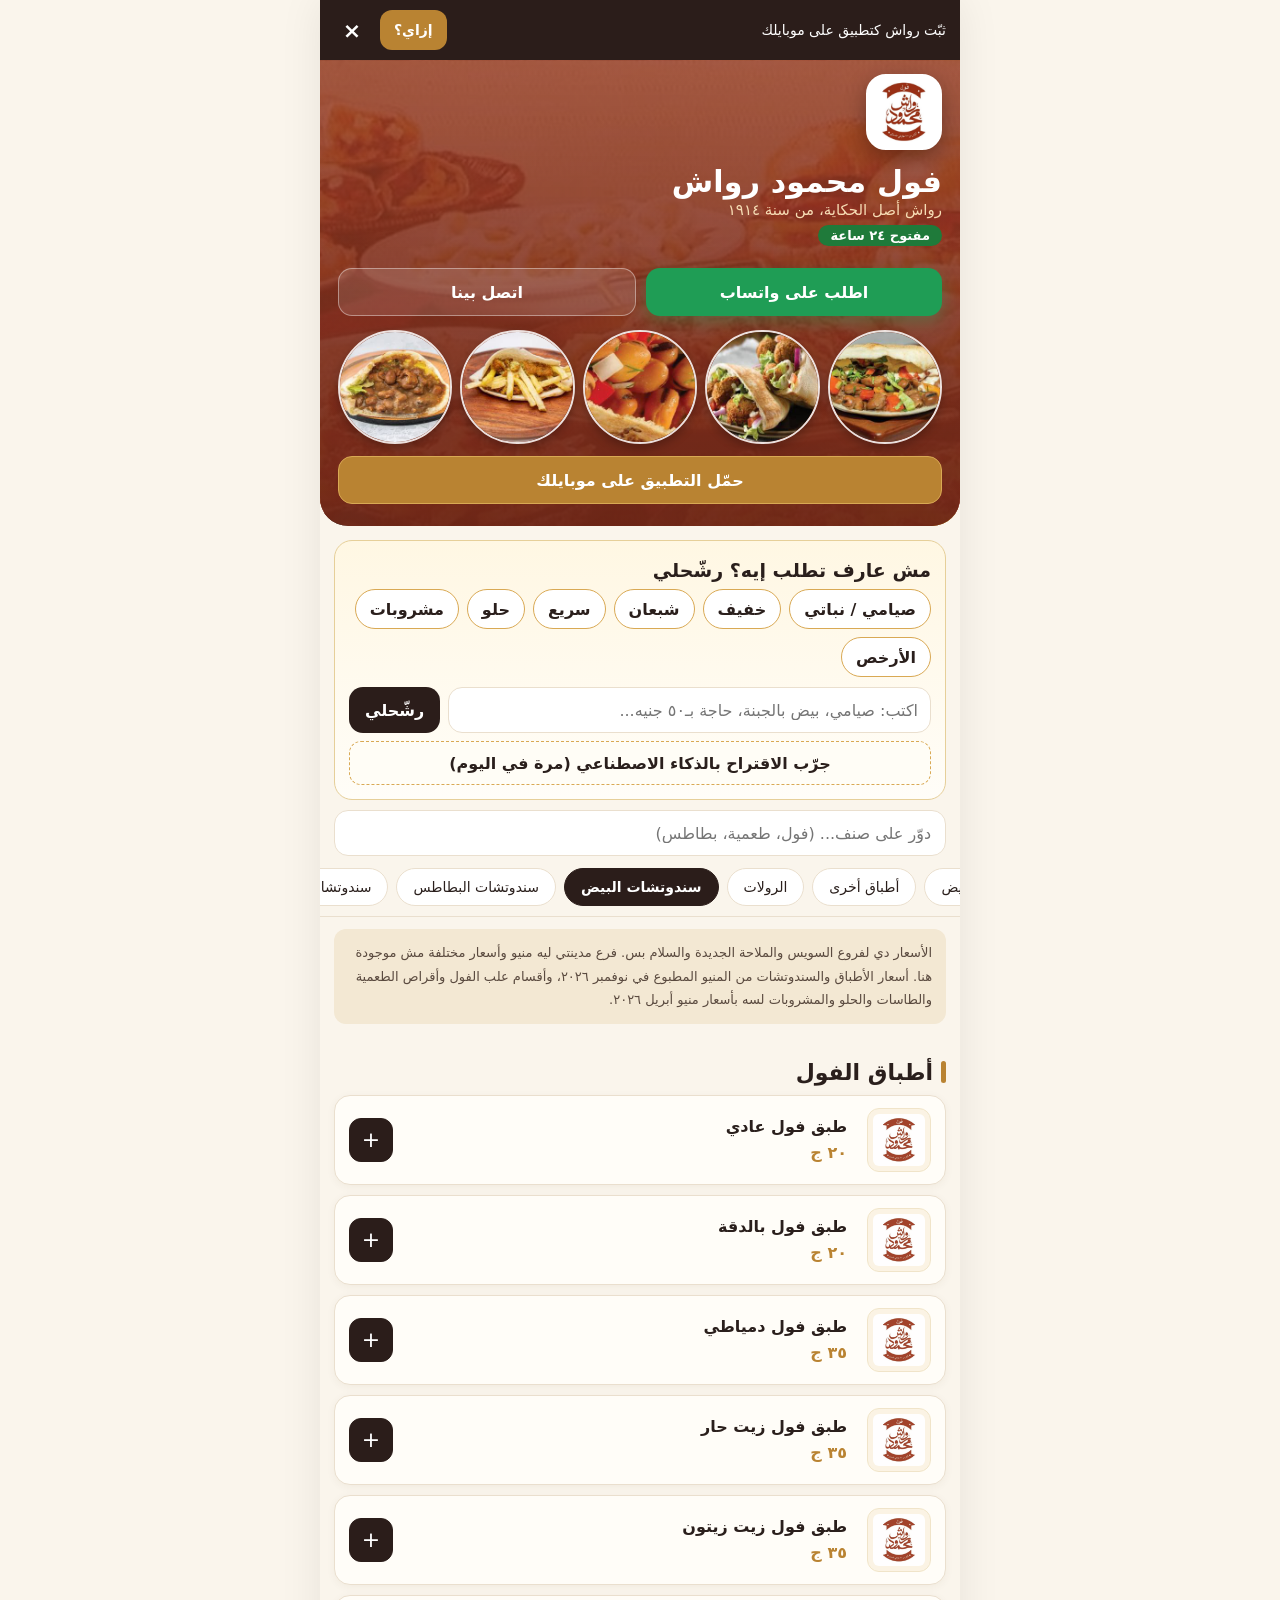
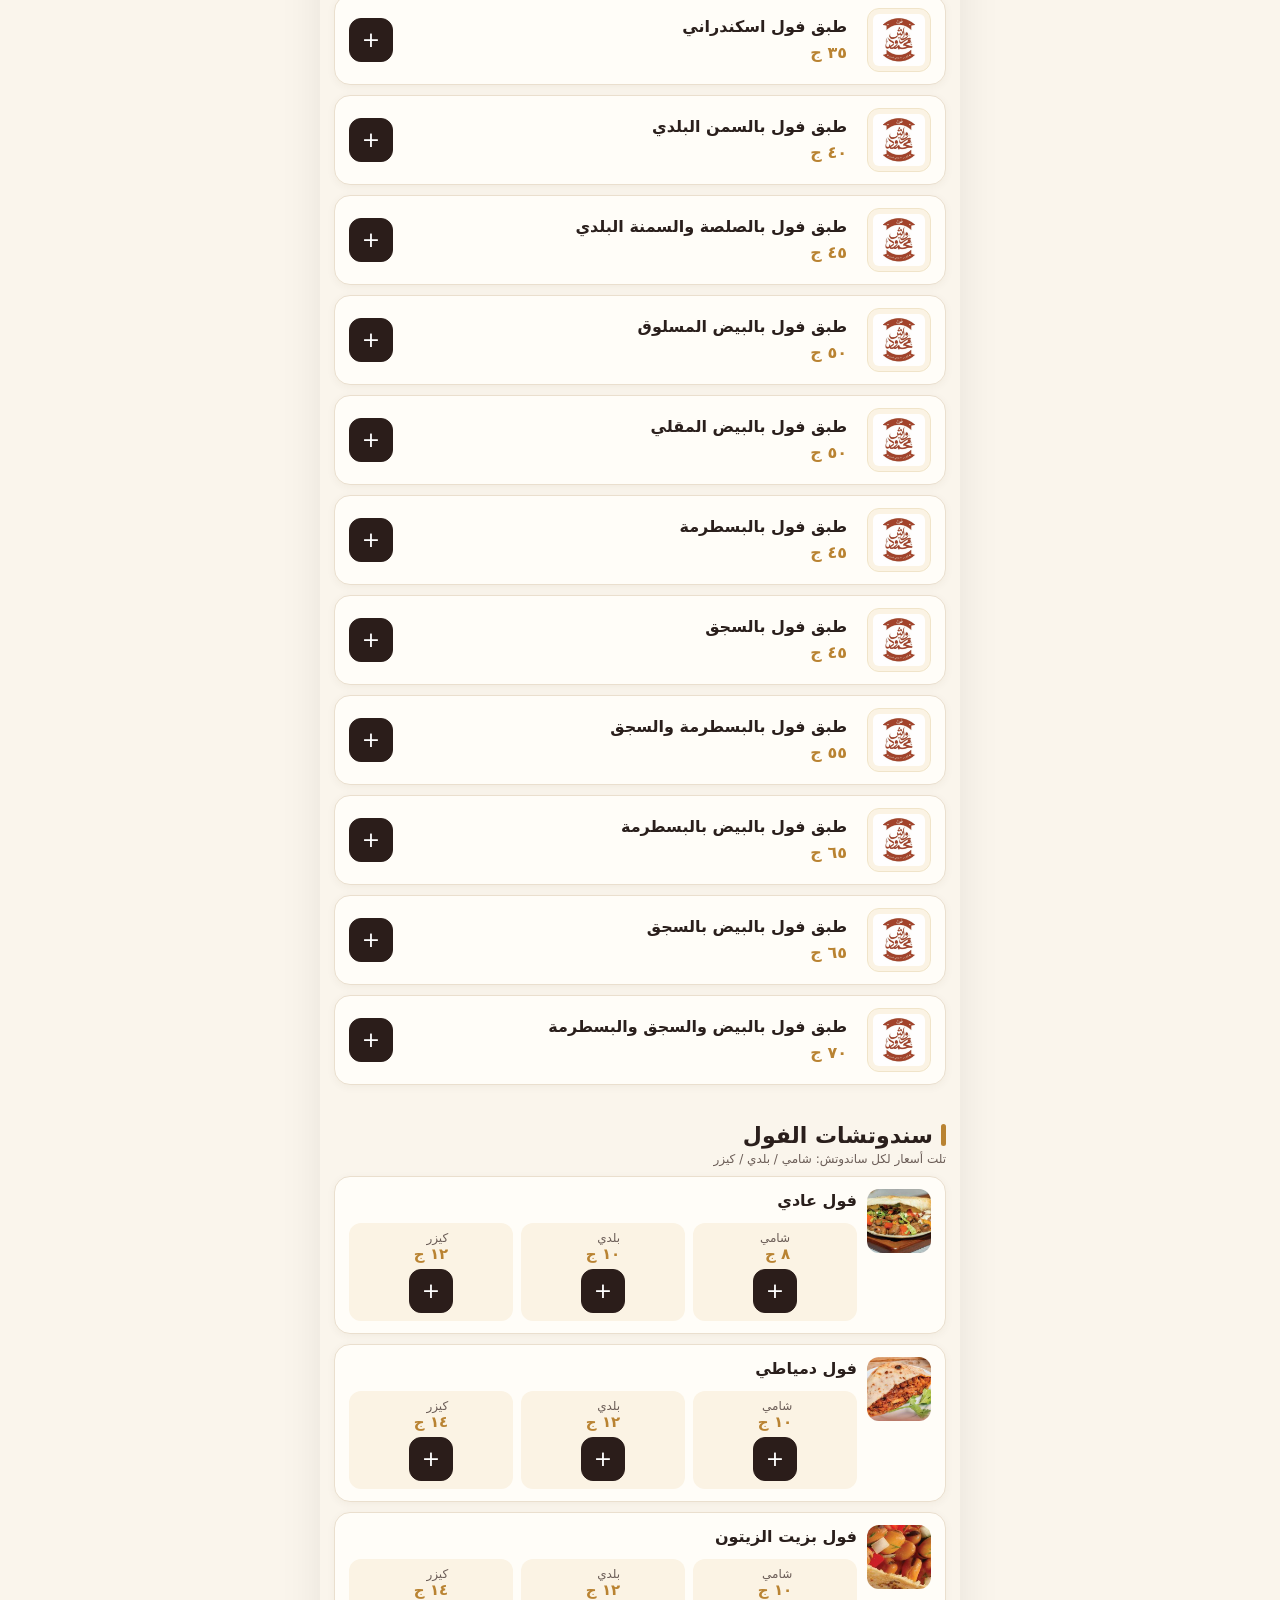
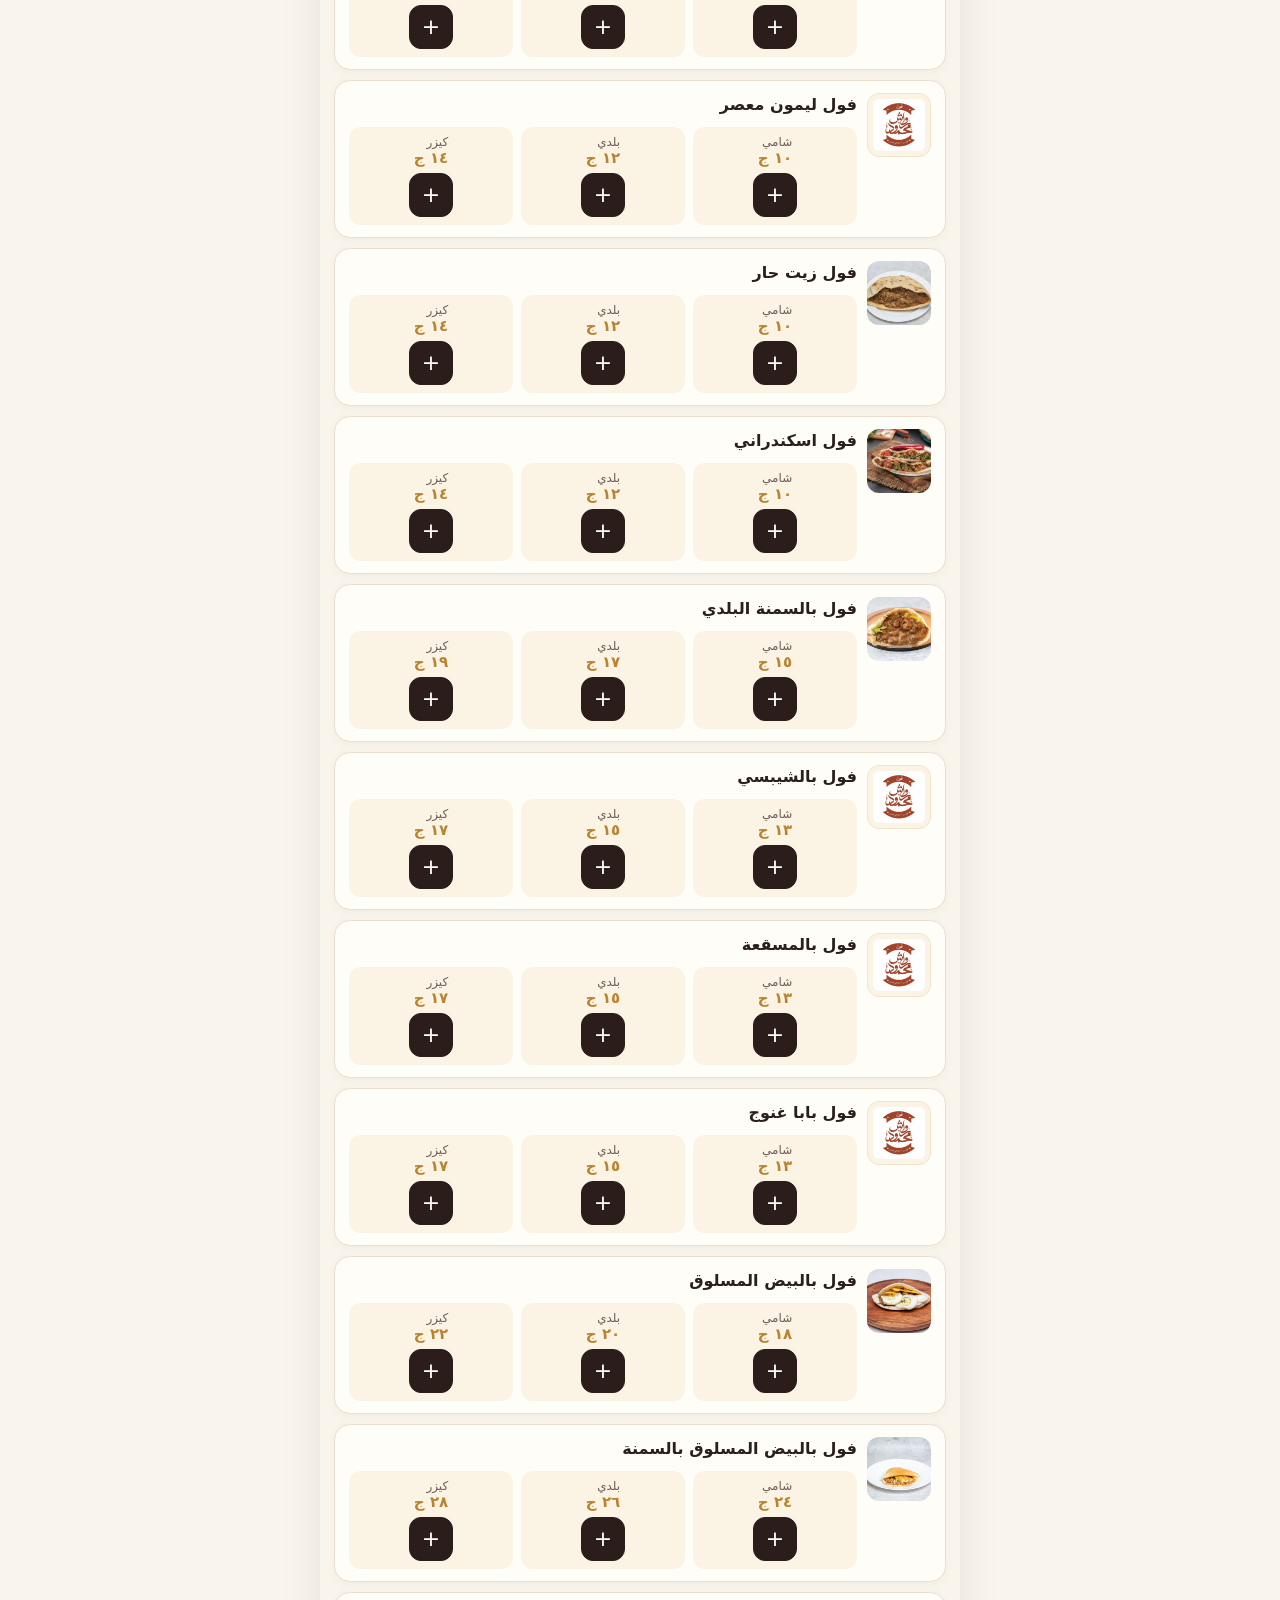
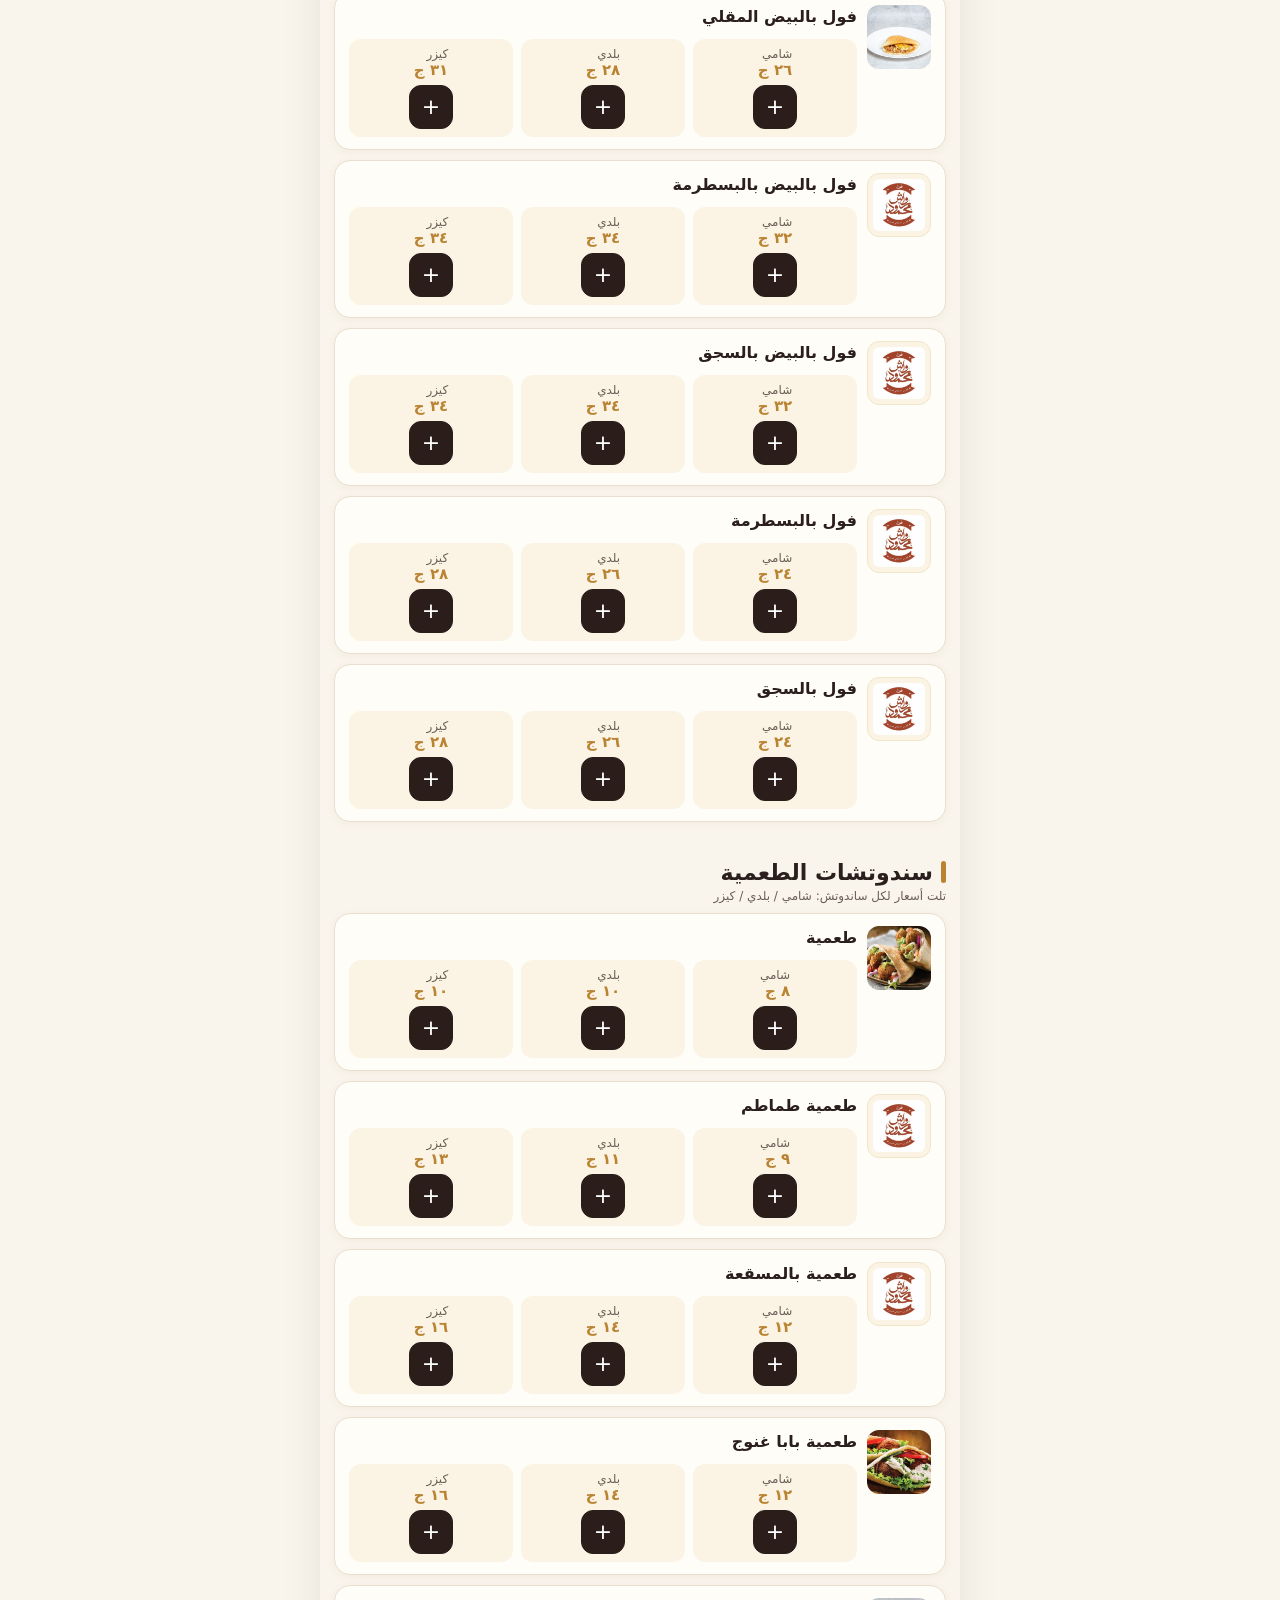
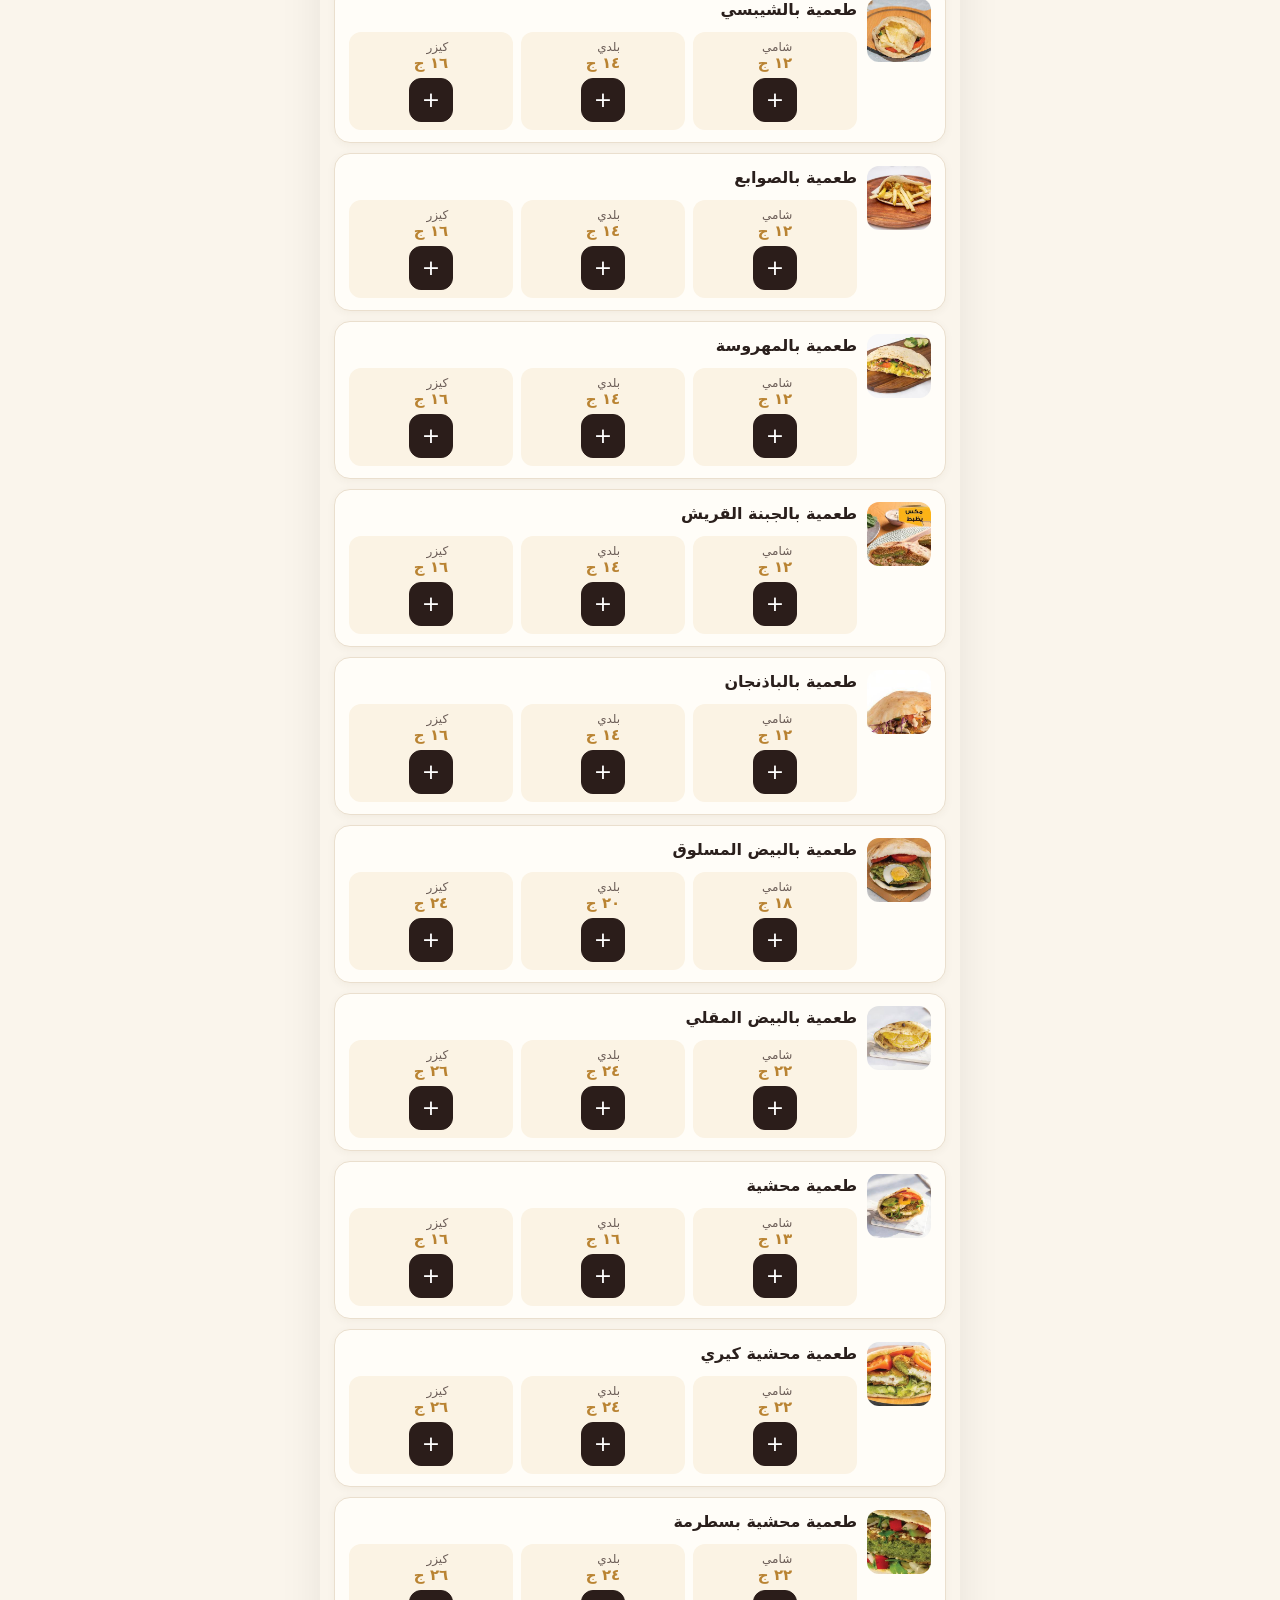
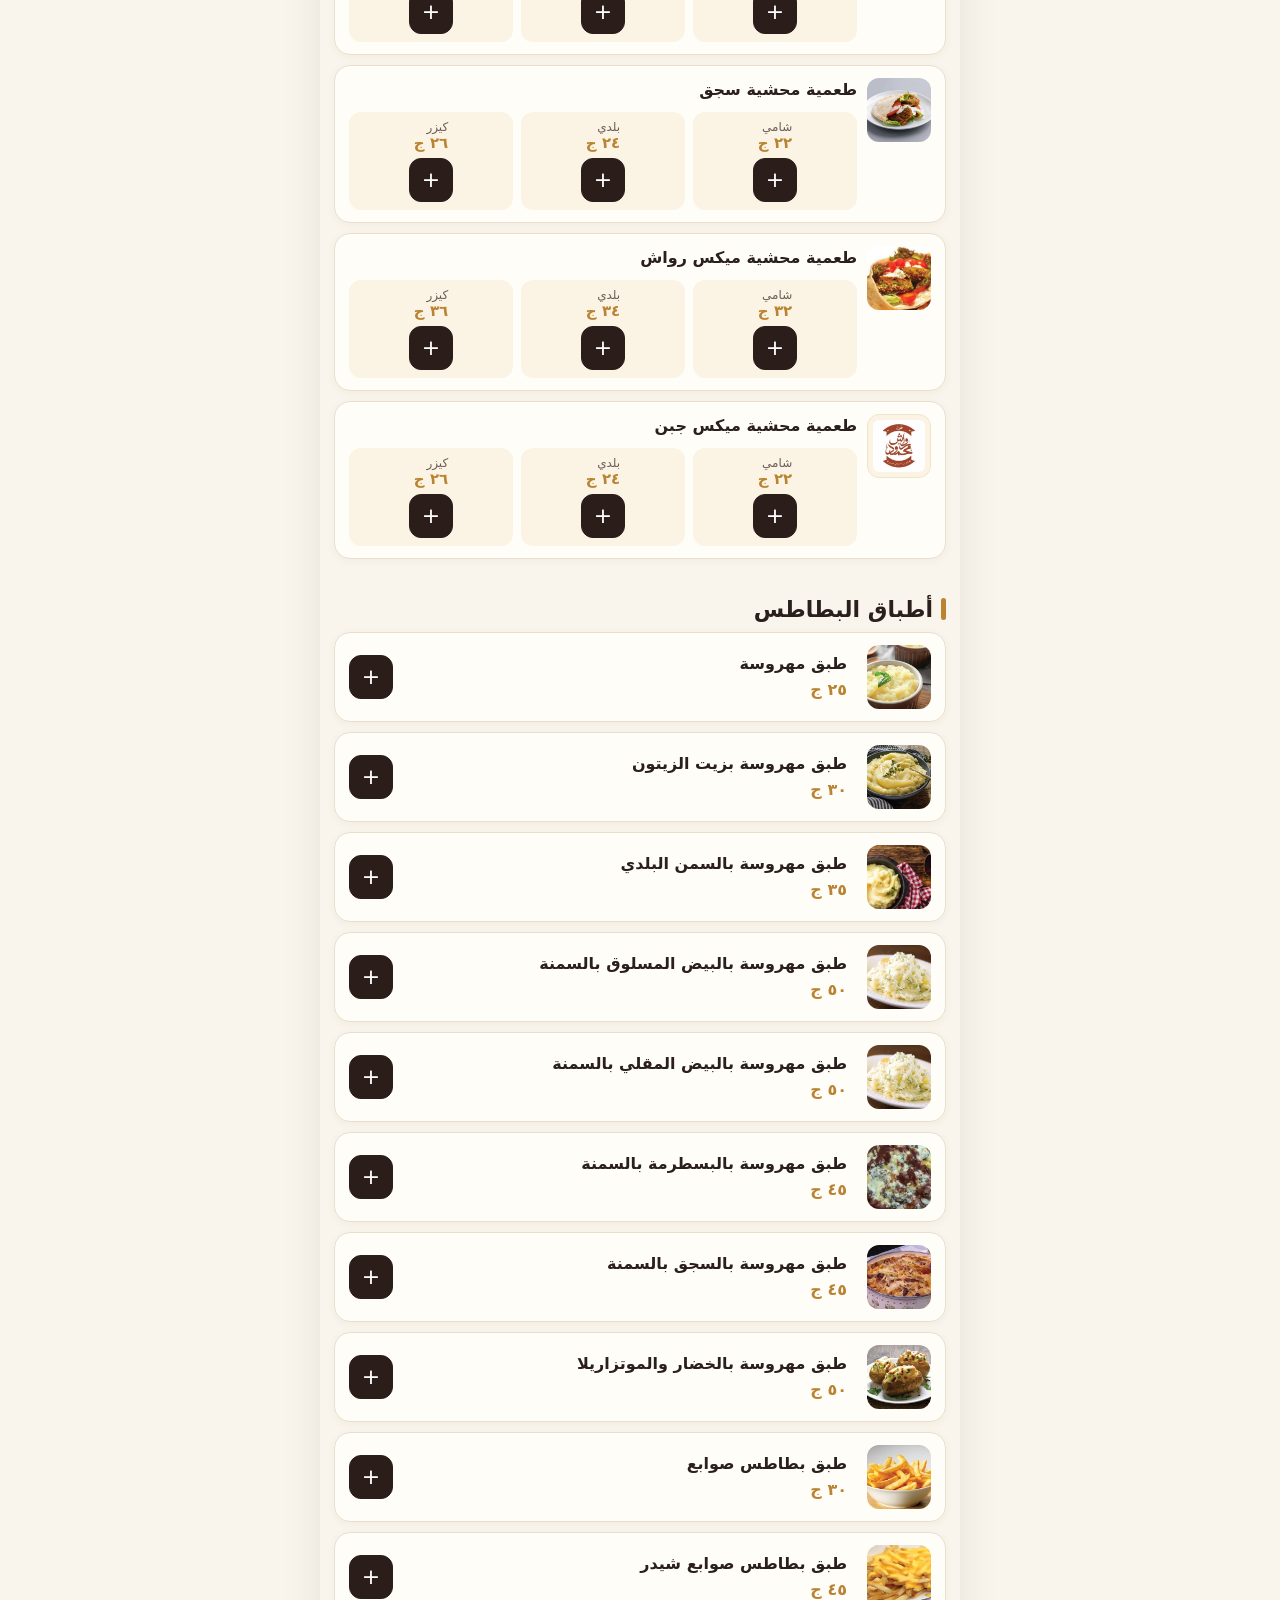
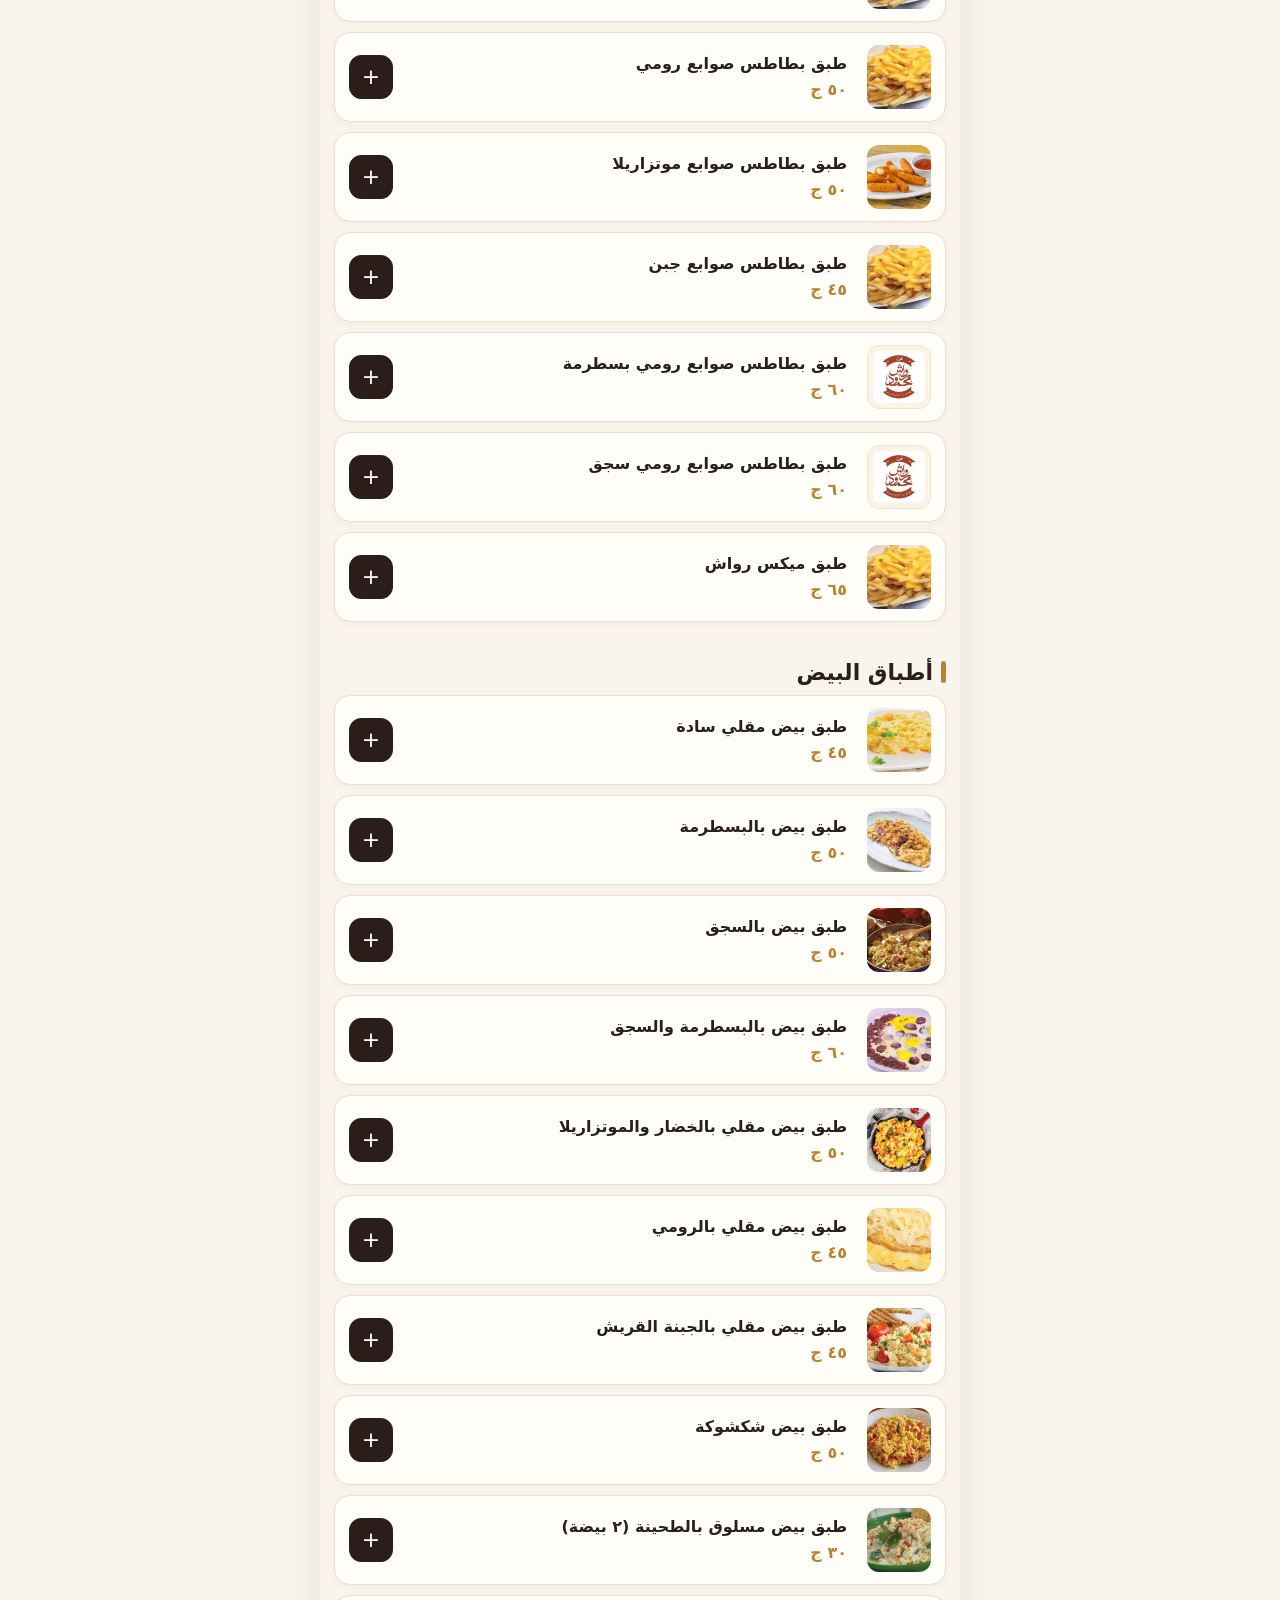
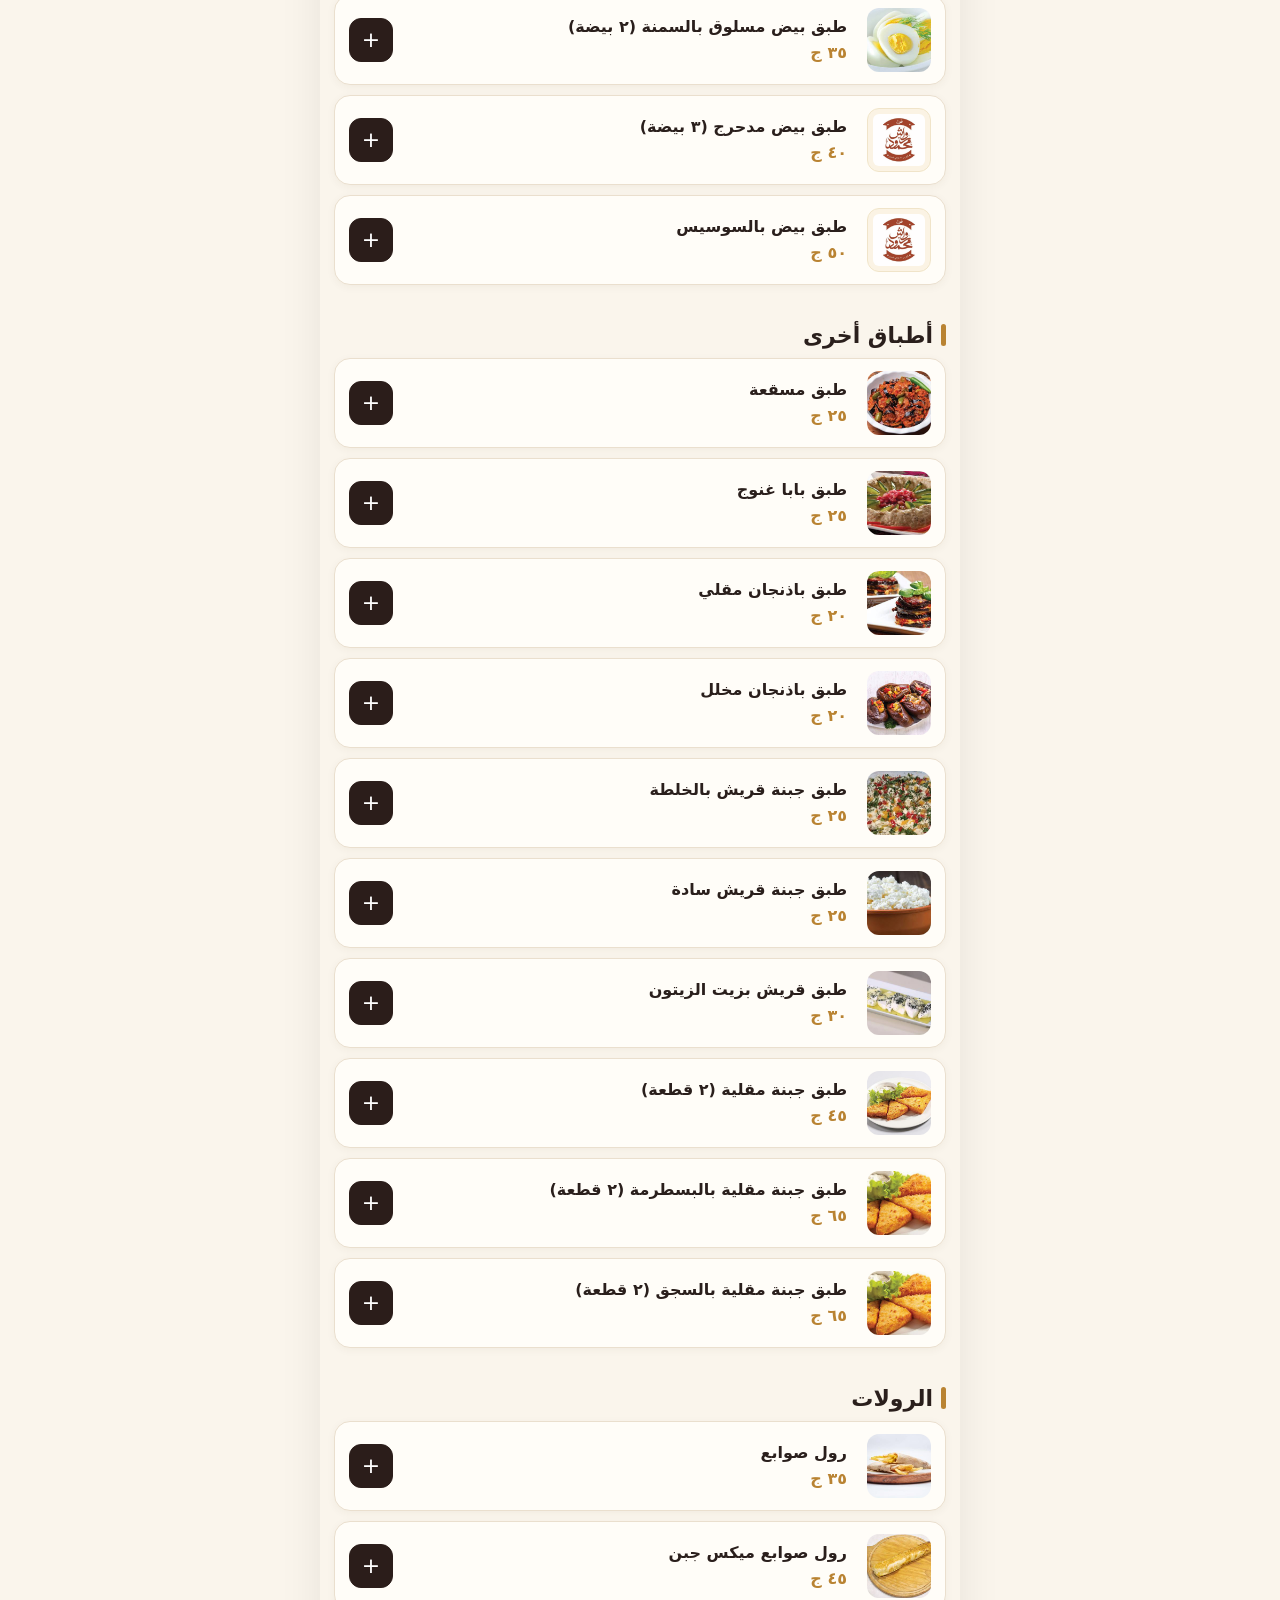
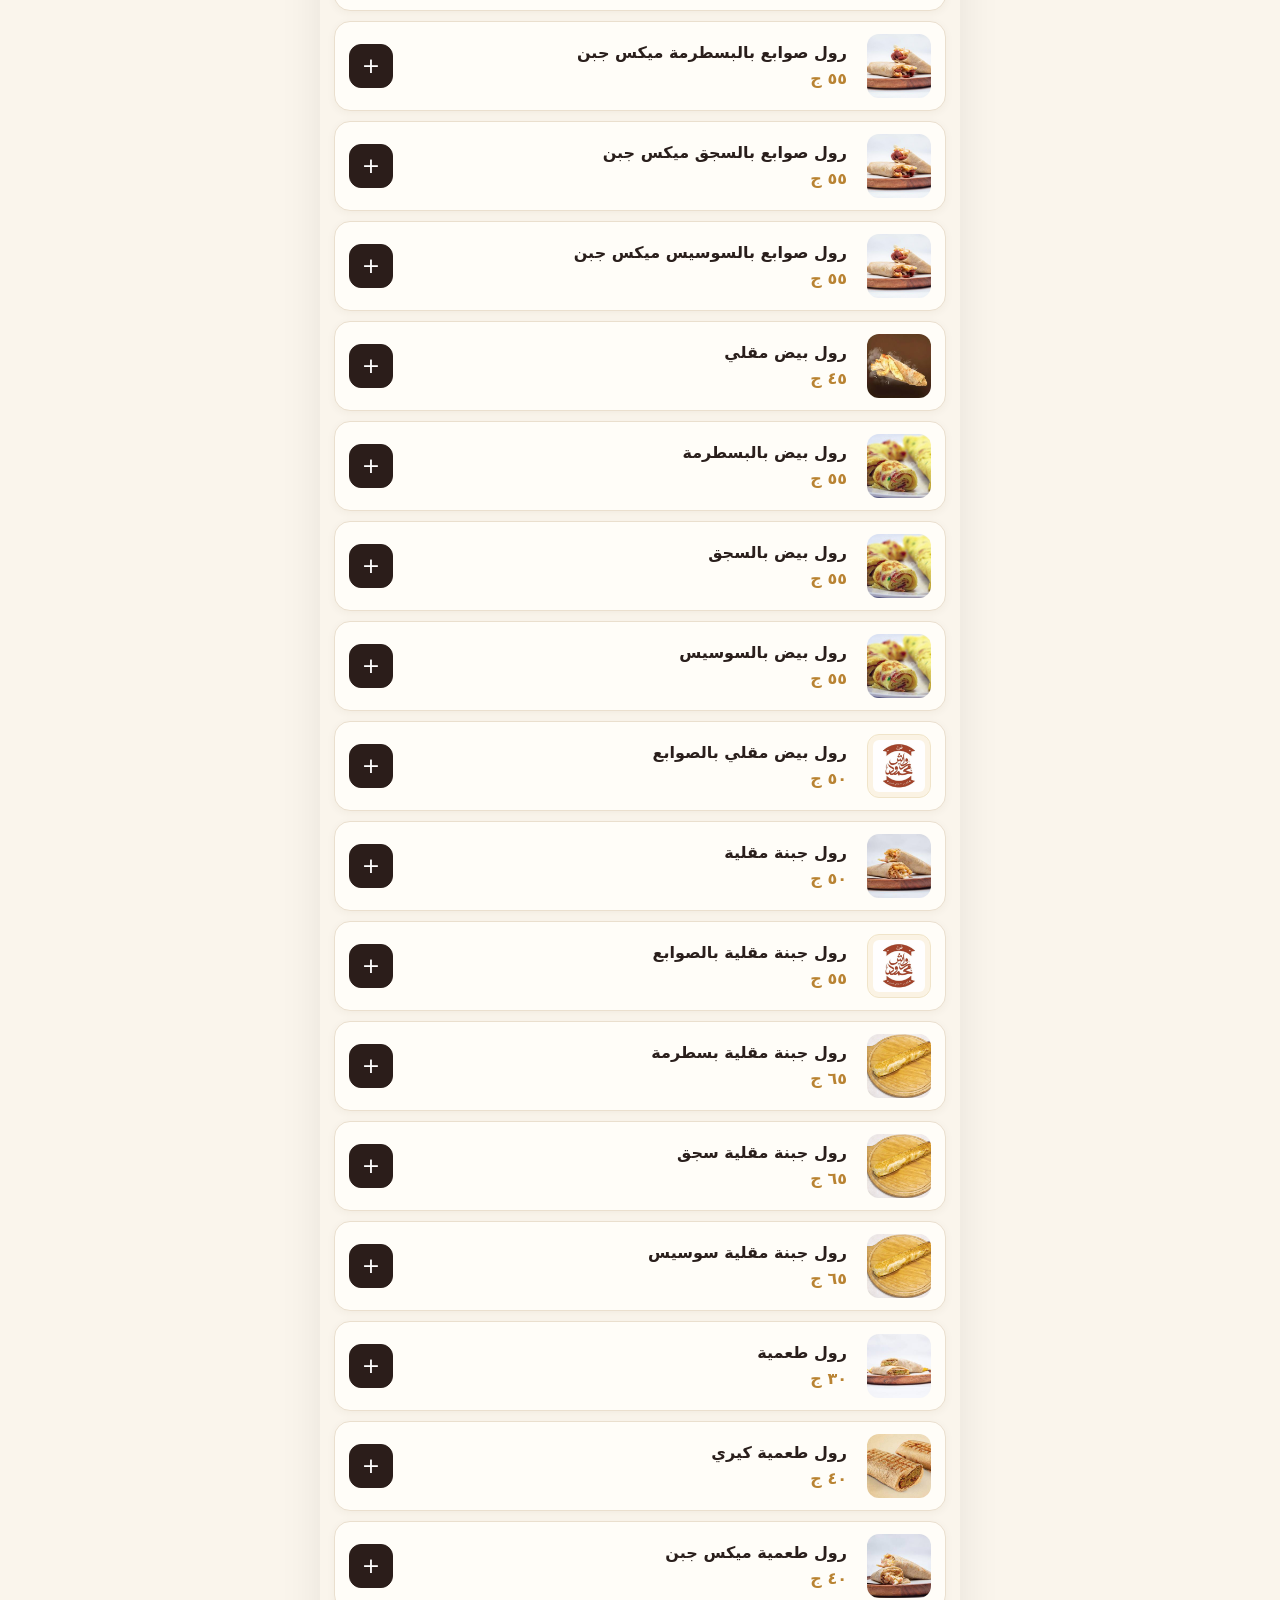
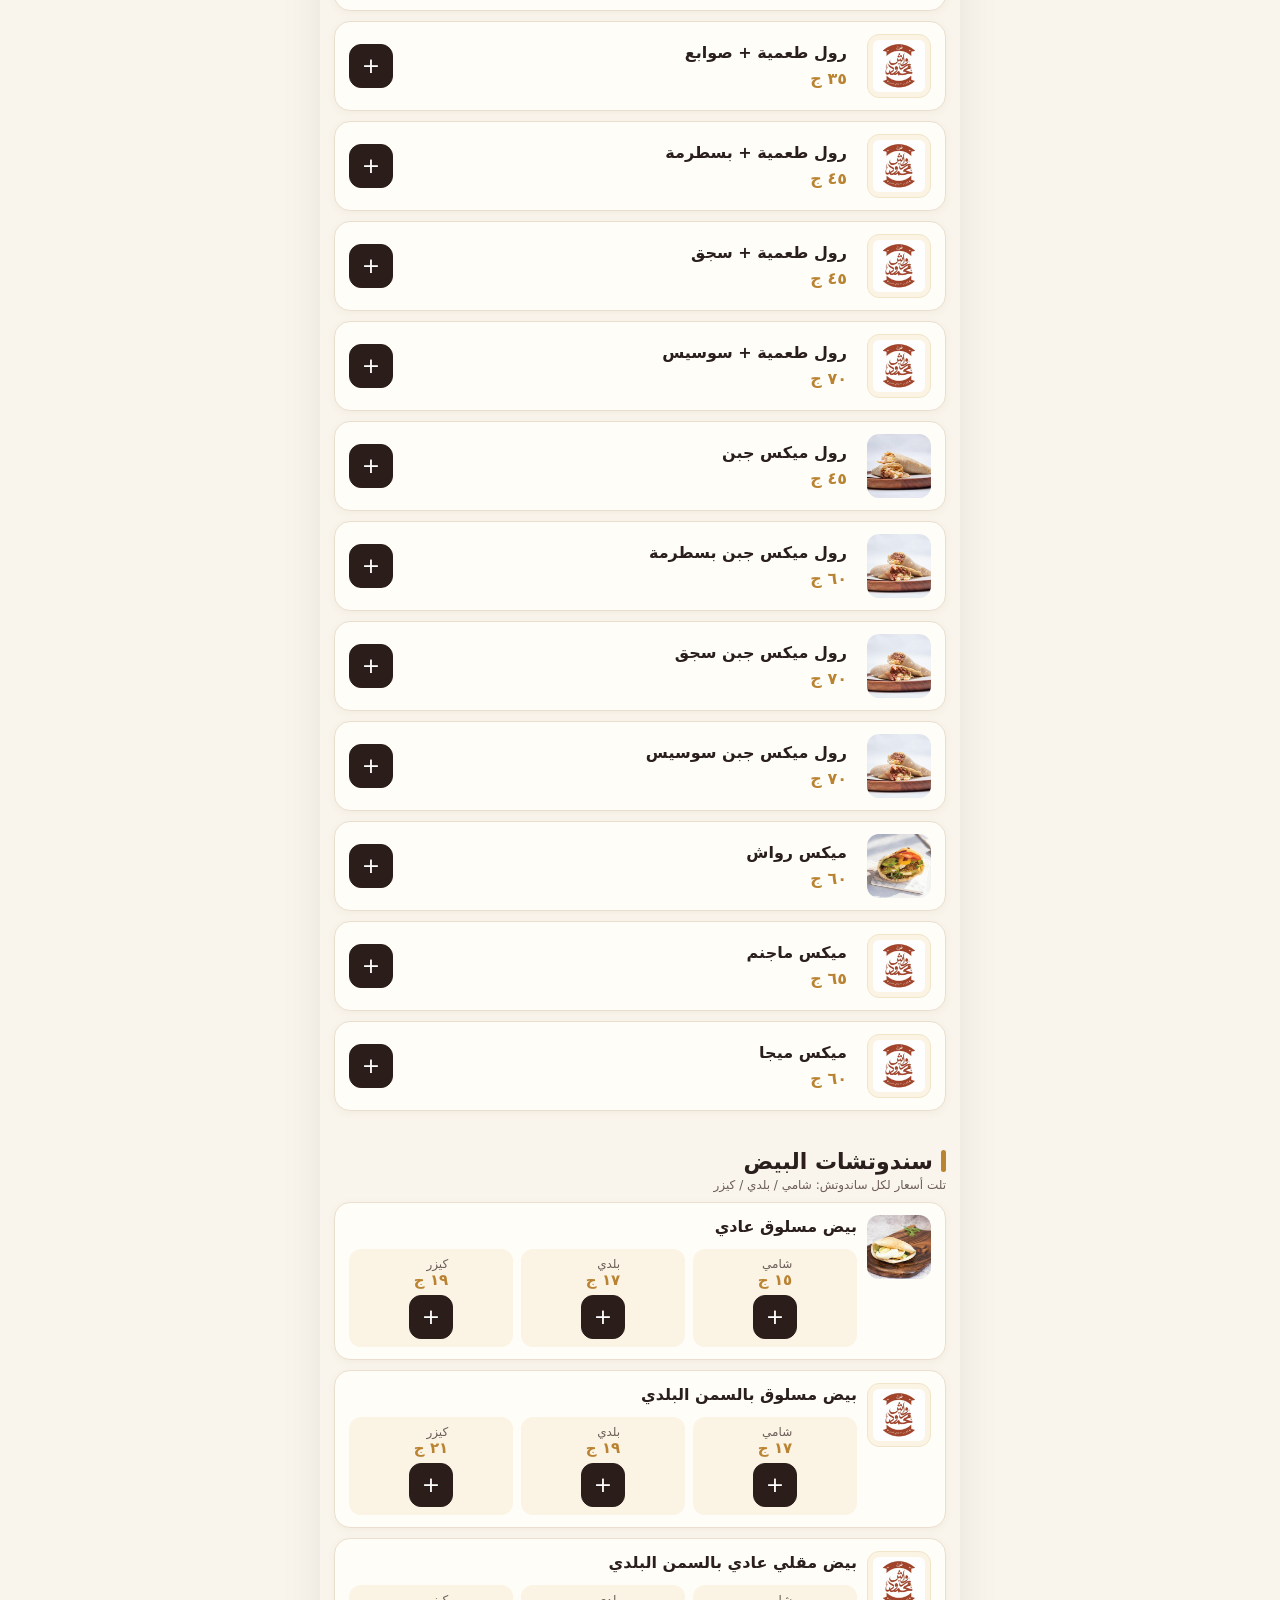
==== commit 15957e34: "Add files via upload" ====
--- a/index.html
+++ b/index.html
@@ -14,7 +14,7 @@
 <meta name="apple-mobile-web-app-title" content="فول محمود رواش">
 <meta name="apple-mobile-web-app-status-bar-style" content="black-translucent">
 <style>#splash{position:fixed;inset:0;z-index:99;background:#fff;display:flex;flex-direction:column;align-items:center;justify-content:center;gap:14px;transition:opacity .45s ease}#splash.out{opacity:0;pointer-events:none}#splash img{width:min(52vw,220px);height:auto;border-radius:28px;box-shadow:0 10px 30px rgba(150,57,34,.18);animation:sp .9s ease both}#splash b{font-size:26px;color:#963922;animation:sp .9s .15s ease both}#splash i{font-style:normal;color:#8a6b5e;font-size:14px;animation:sp .9s .3s ease both}@keyframes sp{from{opacity:0;transform:translateY(10px) scale(.96)}to{opacity:1;transform:none}}</style>
-<link rel="stylesheet" href="style.css?v=14">
+<link rel="stylesheet" href="style.css?v=15">
 </head>
 <body>
 <div id="splash" aria-hidden="true"><img src="icon-512.png" alt="" width="220" height="220"><b>فول محمود رواش</b><i>رواش أصل الحكاية، من سنة ١٩١٤</i></div>
@@ -138,6 +138,6 @@
     <p class="muted">هيفتح واتساب برسالة جاهزة. الطلب بيتأكد من المطعم بعد ما يستلم الرسالة، والإجمالي بدون التوصيل. بياناتك محفوظة على موبايلك بس.</p>
   </div>
 </div>
-<script src="app.js?v=14"></script>
+<script src="app.js?v=15"></script>
 </body>
 </html>
--- a/style.css
+++ b/style.css
@@ -129,3 +129,5 @@
 .aibtn[disabled]{opacity:.55}
 
 .item .ph{width:64px;height:64px;border-radius:12px;object-fit:cover;float:right;margin-left:10px;background:#eee}.item.hasimg:not(.single) .name,.item.hasimg:not(.single) .detail{min-height:0}.item.hasimg.single{align-items:center}.open24{display:inline-block;background:#1f7a3a;color:#fff;border-radius:999px;padding:3px 12px;font-size:13px;font-weight:700;margin:6px 0}
+
+.item .ph.phold{object-fit:contain;padding:5px;background:#fbf3e2;border:1px solid #efe2c4;box-sizing:border-box;opacity:.9}
